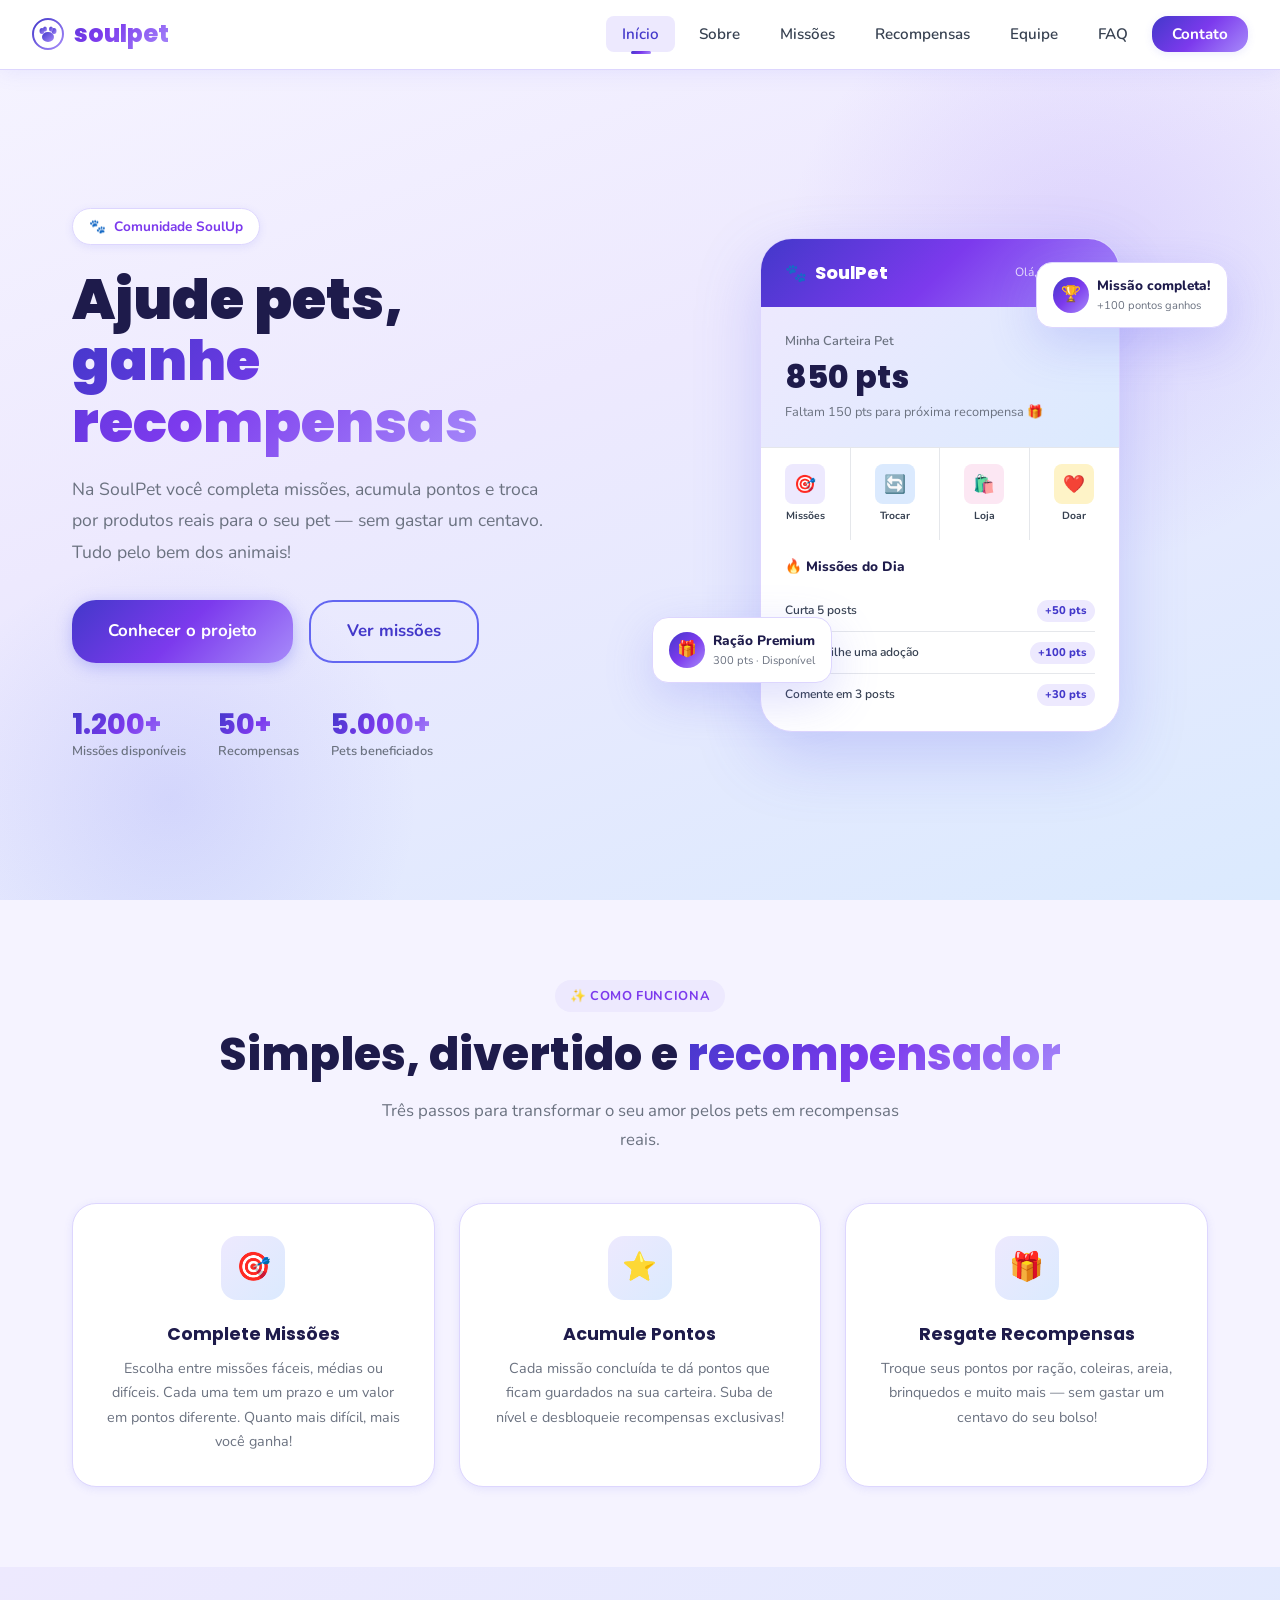
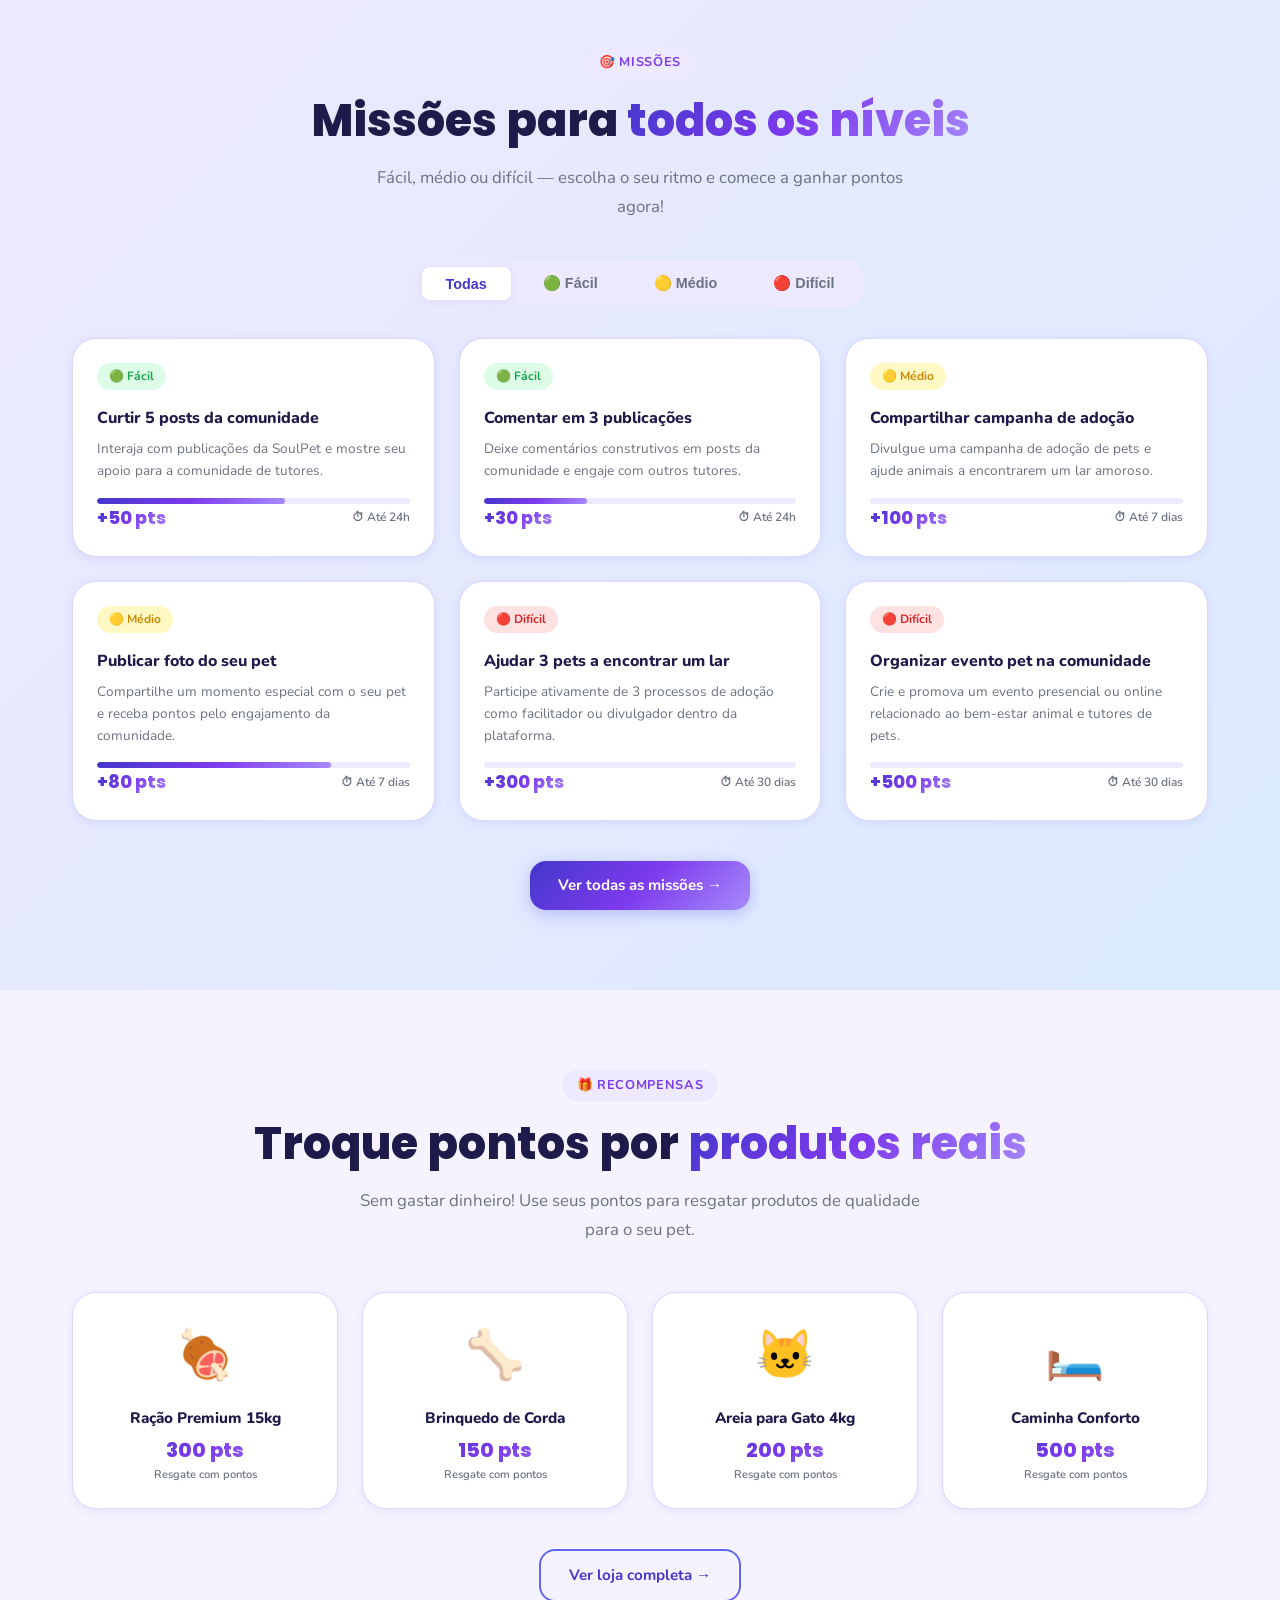
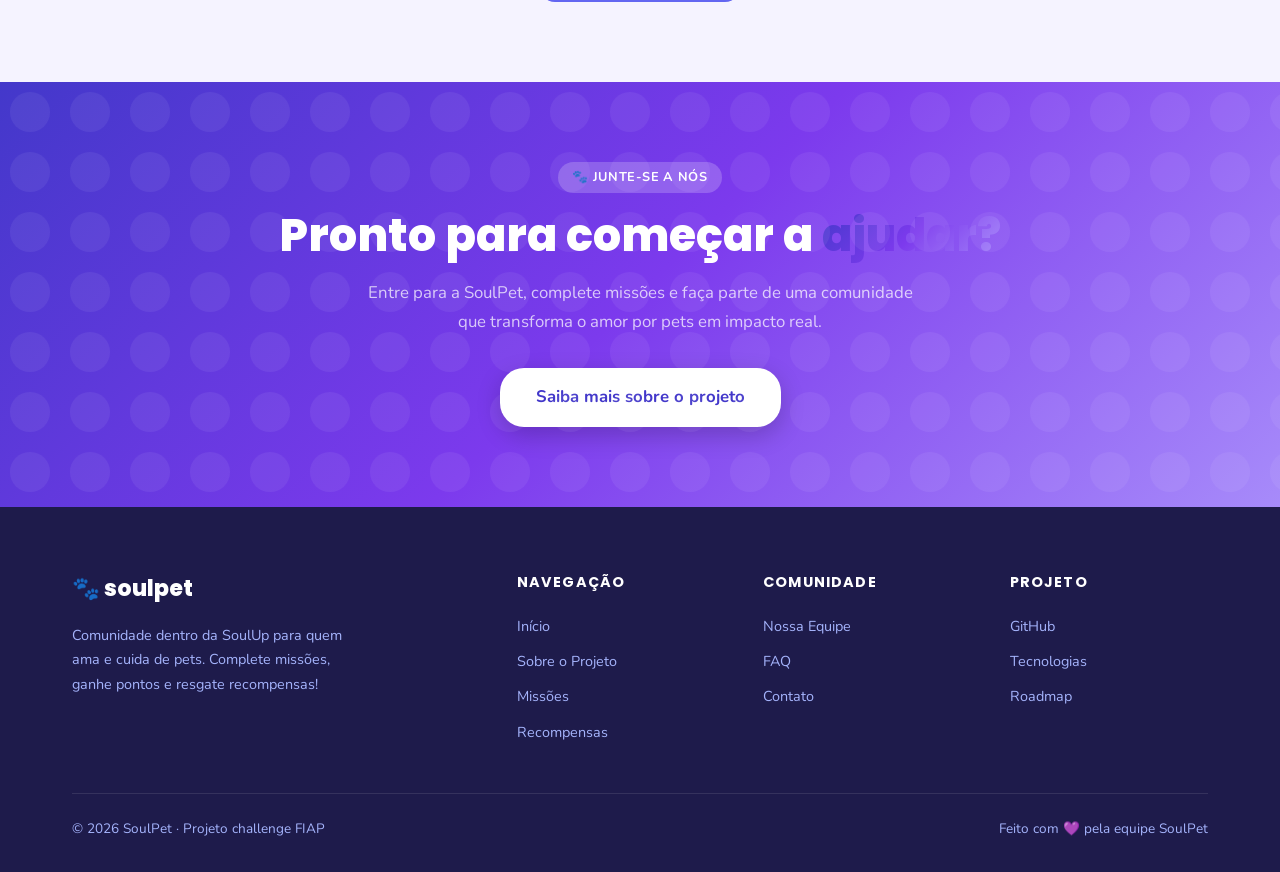
==== index.html @ a503a87f "Primeiro commit: Estrutura inicial do projeto" ====
<!DOCTYPE html>
<html lang="pt-BR">
<head>
  <meta charset="UTF-8" />
  <meta name="viewport" content="width=device-width, initial-scale=1.0" />
  <title>SoulPet – Comunidade para quem ama pets 🐾</title>
  <meta name="description" content="SoulPet é a comunidade dentro da SoulUp para tutores de pets. Complete missões, ganhe pontos e resgate recompensas para seu animal!" />
  <link rel="stylesheet" href="css/style.css" />
  <link rel="icon" href="data:image/svg+xml,<svg xmlns='http://www.w3.org/2000/svg' viewBox='0 0 100 100'><text y='.9em' font-size='90'>🐾</text></svg>" />
</head>
<body>


  <nav class="navbar" aria-label="Navegação principal">
    <a href="index.html" class="nav-logo" aria-label="SoulPet - Página Inicial">
      <svg width="32" height="32" viewBox="0 0 32 32" fill="none" xmlns="http://www.w3.org/2000/svg">
        <defs>
          <linearGradient id="pawGrad" x1="0%" y1="0%" x2="100%" y2="100%">
            <stop offset="0%" style="stop-color:#4338CA"/>
            <stop offset="100%" style="stop-color:#A78BFA"/>
          </linearGradient>
        </defs>
        <circle cx="16" cy="16" r="15" stroke="url(#pawGrad)" stroke-width="2" fill="none"/>
        <ellipse cx="16" cy="19" rx="6" ry="5" fill="url(#pawGrad)"/>
        <ellipse cx="10" cy="13" rx="2.5" ry="3" fill="url(#pawGrad)"/>
        <ellipse cx="22" cy="13" rx="2.5" ry="3" fill="url(#pawGrad)"/>
        <ellipse cx="13" cy="11" rx="2" ry="2.5" fill="url(#pawGrad)"/>
        <ellipse cx="19" cy="11" rx="2" ry="2.5" fill="url(#pawGrad)"/>
      </svg>
      soulpet
    </a>

    <ul class="nav-menu" role="menubar">
      <li role="none"><a href="index.html" class="nav-link" role="menuitem">Início</a></li>
      <li role="none"><a href="pages/sobre.html" class="nav-link" role="menuitem">Sobre</a></li>
      <li role="none"><a href="pages/missoes.html" class="nav-link" role="menuitem">Missões</a></li>
      <li role="none"><a href="pages/recompensas.html" class="nav-link" role="menuitem">Recompensas</a></li>
      <li role="none"><a href="pages/integrantes.html" class="nav-link" role="menuitem">Equipe</a></li>
      <li role="none"><a href="pages/faq.html" class="nav-link" role="menuitem">FAQ</a></li>
      <li role="none"><a href="pages/contato.html" class="nav-link nav-cta" role="menuitem">Contato</a></li>
    </ul>

    <button class="nav-toggle" aria-label="Abrir menu" aria-expanded="false">
      <span></span><span></span><span></span>
    </button>
  </nav>

  <main>

    <section class="hero" aria-labelledby="hero-title">
      <div class="container">
        <div class="hero-content">
          <div class="hero-eyebrow">
            <span>🐾</span> Comunidade SoulUp
          </div>
          <h1 class="hero-title" id="hero-title">
            Ajude pets,<br />
            <span class="gradient-text">ganhe recompensas</span>
          </h1>
          <p class="hero-desc">
            Na SoulPet você completa missões, acumula pontos e troca por produtos reais para o seu pet — sem gastar um centavo. Tudo pelo bem dos animais!
          </p>
          <div class="hero-actions">
            <a href="pages/sobre.html" class="btn btn-primary btn-lg">Conhecer o projeto</a>
            <a href="pages/missoes.html" class="btn btn-outline btn-lg">Ver missões</a>
          </div>

          <div class="hero-stats">
            <div class="hero-stat-item">
              <div class="hero-stat-number"><span data-target="1200" data-suffix="+">0</span></div>
              <div class="hero-stat-label">Missões disponíveis</div>
            </div>
            <div class="hero-stat-item">
              <div class="hero-stat-number"><span data-target="50" data-suffix="+">0</span></div>
              <div class="hero-stat-label">Recompensas</div>
            </div>
            <div class="hero-stat-item">
              <div class="hero-stat-number"><span data-target="5000" data-suffix="+">0</span></div>
              <div class="hero-stat-label">Pets beneficiados</div>
            </div>
          </div>
        </div>

        <div class="hero-visual" aria-hidden="true">
          <div class="hero-mockup">
            <div class="mockup-header">
              <div class="mockup-header-logo">
                <span>🐾</span> SoulPet
              </div>
              <span style="font-size:0.75rem; opacity:0.8">Olá, Tutora! 👋</span>
            </div>

            <div class="mockup-balance">
              <div class="mockup-balance-label">Minha Carteira Pet</div>
              <div class="mockup-balance-value">850 pts</div>
              <div class="mockup-balance-sub">Faltam 150 pts para próxima recompensa 🎁</div>
            </div>

            <div class="mockup-grid">
              <div class="mockup-grid-item">
                <div class="mockup-grid-icon" style="background:#EDE9FE">🎯</div>
                <div class="mockup-grid-label">Missões</div>
              </div>
              <div class="mockup-grid-item">
                <div class="mockup-grid-icon" style="background:#DBEAFE">🔄</div>
                <div class="mockup-grid-label">Trocar</div>
              </div>
              <div class="mockup-grid-item">
                <div class="mockup-grid-icon" style="background:#FCE7F3">🛍️</div>
                <div class="mockup-grid-label">Loja</div>
              </div>
              <div class="mockup-grid-item">
                <div class="mockup-grid-icon" style="background:#FEF3C7">❤️</div>
                <div class="mockup-grid-label">Doar</div>
              </div>
            </div>

            <div class="mockup-missions">
              <div class="mockup-missions-title">🔥 Missões do Dia</div>
              <div class="mockup-mission-item">
                <span class="mockup-mission-text">Curta 5 posts</span>
                <span class="mockup-mission-pts">+50 pts</span>
              </div>
              <div class="mockup-mission-item">
                <span class="mockup-mission-text">Compartilhe uma adoção</span>
                <span class="mockup-mission-pts">+100 pts</span>
              </div>
              <div class="mockup-mission-item">
                <span class="mockup-mission-text">Comente em 3 posts</span>
                <span class="mockup-mission-pts">+30 pts</span>
              </div>
            </div>
          </div>


          <div class="hero-floating-card card-1">
            <div class="floating-icon">🏆</div>
            <div>
              <div class="floating-text-main">Missão completa!</div>
              <div class="floating-text-sub">+100 pontos ganhos</div>
            </div>
          </div>

          <div class="hero-floating-card card-2">
            <div class="floating-icon">🎁</div>
            <div>
              <div class="floating-text-main">Ração Premium</div>
              <div class="floating-text-sub">300 pts · Disponível</div>
            </div>
          </div>
        </div>
      </div>
    </section>


    <section class="section" aria-labelledby="how-title">
      <div class="container">
        <div class="text-center">
          <span class="section-badge">✨ Como funciona</span>
          <h2 class="section-title" id="how-title">Simples, divertido e <span>recompensador</span></h2>
          <p class="section-subtitle">Três passos para transformar o seu amor pelos pets em recompensas reais.</p>
        </div>

        <div class="features-grid">
          <article class="feature-card card animate-in">
            <div class="feature-icon">🎯</div>
            <h3 class="feature-title">Complete Missões</h3>
            <p class="feature-desc">
              Escolha entre missões fáceis, médias ou difíceis. Cada uma tem um prazo e um valor em pontos diferente. Quanto mais difícil, mais você ganha!
            </p>
          </article>

          <article class="feature-card card animate-in" data-delay="150">
            <div class="feature-icon">⭐</div>
            <h3 class="feature-title">Acumule Pontos</h3>
            <p class="feature-desc">
              Cada missão concluída te dá pontos que ficam guardados na sua carteira. Suba de nível e desbloqueie recompensas exclusivas!
            </p>
          </article>

          <article class="feature-card card animate-in" data-delay="300">
            <div class="feature-icon">🎁</div>
            <h3 class="feature-title">Resgate Recompensas</h3>
            <p class="feature-desc">
              Troque seus pontos por ração, coleiras, areia, brinquedos e muito mais — sem gastar um centavo do seu bolso!
            </p>
          </article>
        </div>
      </div>
    </section>


    <section class="section" style="background: var(--gradient-soft);" aria-labelledby="missions-title">
      <div class="container">
        <div class="text-center">
          <span class="section-badge">🎯 Missões</span>
          <h2 class="section-title" id="missions-title">Missões para <span>todos os níveis</span></h2>
          <p class="section-subtitle">Fácil, médio ou difícil — escolha o seu ritmo e comece a ganhar pontos agora!</p>
        </div>

        <div class="missions-tabs" role="tablist" aria-label="Filtro de missões">
          <button class="missions-tab active" role="tab" aria-selected="true" data-level="all">Todas</button>
          <button class="missions-tab" role="tab" aria-selected="false" data-level="easy">🟢 Fácil</button>
          <button class="missions-tab" role="tab" aria-selected="false" data-level="medium">🟡 Médio</button>
          <button class="missions-tab" role="tab" aria-selected="false" data-level="hard">🔴 Difícil</button>
        </div>

        <div class="missions-grid" aria-live="polite">
          <article class="mission-card card animate-in" data-level="easy">
            <span class="mission-difficulty difficulty-easy">🟢 Fácil</span>
            <h3 class="mission-title">Curtir 5 posts da comunidade</h3>
            <p class="mission-desc">Interaja com publicações da SoulPet e mostre seu apoio para a comunidade de tutores.</p>
            <div class="mission-progress"><div class="mission-progress-bar" data-width="60"></div></div>
            <div class="mission-footer">
              <span class="mission-pts">+50 pts</span>
              <span class="mission-deadline">⏱ Até 24h</span>
            </div>
          </article>

          <article class="mission-card card animate-in" data-level="easy" data-delay="100">
            <span class="mission-difficulty difficulty-easy">🟢 Fácil</span>
            <h3 class="mission-title">Comentar em 3 publicações</h3>
            <p class="mission-desc">Deixe comentários construtivos em posts da comunidade e engaje com outros tutores.</p>
            <div class="mission-progress"><div class="mission-progress-bar" data-width="33"></div></div>
            <div class="mission-footer">
              <span class="mission-pts">+30 pts</span>
              <span class="mission-deadline">⏱ Até 24h</span>
            </div>
          </article>

          <article class="mission-card card animate-in" data-level="medium" data-delay="200">
            <span class="mission-difficulty difficulty-medium">🟡 Médio</span>
            <h3 class="mission-title">Compartilhar campanha de adoção</h3>
            <p class="mission-desc">Divulgue uma campanha de adoção de pets e ajude animais a encontrarem um lar amoroso.</p>
            <div class="mission-progress"><div class="mission-progress-bar" data-width="0"></div></div>
            <div class="mission-footer">
              <span class="mission-pts">+100 pts</span>
              <span class="mission-deadline">⏱ Até 7 dias</span>
            </div>
          </article>

          <article class="mission-card card animate-in" data-level="medium" data-delay="100">
            <span class="mission-difficulty difficulty-medium">🟡 Médio</span>
            <h3 class="mission-title">Publicar foto do seu pet</h3>
            <p class="mission-desc">Compartilhe um momento especial com o seu pet e receba pontos pelo engajamento da comunidade.</p>
            <div class="mission-progress"><div class="mission-progress-bar" data-width="75"></div></div>
            <div class="mission-footer">
              <span class="mission-pts">+80 pts</span>
              <span class="mission-deadline">⏱ Até 7 dias</span>
            </div>
          </article>

          <article class="mission-card card animate-in" data-level="hard" data-delay="200">
            <span class="mission-difficulty difficulty-hard">🔴 Difícil</span>
            <h3 class="mission-title">Ajudar 3 pets a encontrar um lar</h3>
            <p class="mission-desc">Participe ativamente de 3 processos de adoção como facilitador ou divulgador dentro da plataforma.</p>
            <div class="mission-progress"><div class="mission-progress-bar" data-width="0"></div></div>
            <div class="mission-footer">
              <span class="mission-pts">+300 pts</span>
              <span class="mission-deadline">⏱ Até 30 dias</span>
            </div>
          </article>

          <article class="mission-card card animate-in" data-level="hard" data-delay="300">
            <span class="mission-difficulty difficulty-hard">🔴 Difícil</span>
            <h3 class="mission-title">Organizar evento pet na comunidade</h3>
            <p class="mission-desc">Crie e promova um evento presencial ou online relacionado ao bem-estar animal e tutores de pets.</p>
            <div class="mission-progress"><div class="mission-progress-bar" data-width="0"></div></div>
            <div class="mission-footer">
              <span class="mission-pts">+500 pts</span>
              <span class="mission-deadline">⏱ Até 30 dias</span>
            </div>
          </article>
        </div>

        <div style="text-align:center; margin-top:2.5rem">
          <a href="pages/missoes.html" class="btn btn-primary">Ver todas as missões →</a>
        </div>
      </div>
    </section>


    <section class="section" aria-labelledby="rewards-title">
      <div class="container">
        <div class="text-center">
          <span class="section-badge">🎁 Recompensas</span>
          <h2 class="section-title" id="rewards-title">Troque pontos por <span>produtos reais</span></h2>
          <p class="section-subtitle">Sem gastar dinheiro! Use seus pontos para resgatar produtos de qualidade para o seu pet.</p>
        </div>

        <div class="rewards-grid">
          <article class="reward-card card animate-in">
            <span class="reward-emoji">🍖</span>
            <div class="reward-name">Ração Premium 15kg</div>
            <div class="reward-pts">300 pts</div>
            <div class="reward-pts-label">Resgate com pontos</div>
          </article>

          <article class="reward-card card animate-in" data-delay="100">
            <span class="reward-emoji">🦴</span>
            <div class="reward-name">Brinquedo de Corda</div>
            <div class="reward-pts">150 pts</div>
            <div class="reward-pts-label">Resgate com pontos</div>
          </article>

          <article class="reward-card card animate-in" data-delay="200">
            <span class="reward-emoji">🐱</span>
            <div class="reward-name">Areia para Gato 4kg</div>
            <div class="reward-pts">200 pts</div>
            <div class="reward-pts-label">Resgate com pontos</div>
          </article>

          <article class="reward-card card animate-in" data-delay="300">
            <span class="reward-emoji">🛏️</span>
            <div class="reward-name">Caminha Conforto</div>
            <div class="reward-pts">500 pts</div>
            <div class="reward-pts-label">Resgate com pontos</div>
          </article>
        </div>

        <div style="text-align:center; margin-top:2.5rem">
          <a href="pages/recompensas.html" class="btn btn-outline">Ver loja completa →</a>
        </div>
      </div>
    </section>


    <section class="cta-section" aria-labelledby="cta-title">
      <div class="container">
        <span class="section-badge" style="background:rgba(255,255,255,0.2); color:white">🐾 Junte-se a nós</span>
        <h2 class="section-title" id="cta-title">Pronto para começar a <span style="color:var(--lilac)">ajudar?</span></h2>
        <p class="section-subtitle" style="color: rgba(255,255,255,0.85)">
          Entre para a SoulPet, complete missões e faça parte de uma comunidade que transforma o amor por pets em impacto real.
        </p>
        <a href="pages/sobre.html" class="btn btn-lg" style="background:white; color:var(--primary); box-shadow: 0 8px 24px rgba(0,0,0,0.2)">
          Saiba mais sobre o projeto
        </a>
      </div>
    </section>
  </main>


  <footer>
    <div class="container">
      <div class="footer-grid">
        <div class="footer-brand">
          <div class="footer-logo">🐾 soulpet</div>
          <p class="footer-tagline">Comunidade dentro da SoulUp para quem ama e cuida de pets. Complete missões, ganhe pontos e resgate recompensas!</p>
        </div>

        <div>
          <h3 class="footer-heading">Navegação</h3>
          <ul class="footer-links">
            <li><a href="index.html">Início</a></li>
            <li><a href="pages/sobre.html">Sobre o Projeto</a></li>
            <li><a href="pages/missoes.html">Missões</a></li>
            <li><a href="pages/recompensas.html">Recompensas</a></li>
          </ul>
        </div>

        <div>
          <h3 class="footer-heading">Comunidade</h3>
          <ul class="footer-links">
            <li><a href="pages/integrantes.html">Nossa Equipe</a></li>
            <li><a href="pages/faq.html">FAQ</a></li>
            <li><a href="pages/contato.html">Contato</a></li>
          </ul>
        </div>

        <div>
          <h3 class="footer-heading">Projeto</h3>
          <ul class="footer-links">
            <li><a href="#">GitHub</a></li>
            <li><a href="pages/sobre.html">Tecnologias</a></li>
            <li><a href="pages/sobre.html">Roadmap</a></li>
          </ul>
        </div>
      </div>

      <div class="footer-bottom">
        <p>© 2026 SoulPet · Projeto challenge FIAP</p>
        <p>Feito com 💜 pela equipe SoulPet</p>
      </div>
    </div>
  </footer>

  <script src="js/script.js"></script>
</body>
</html>
---- css/style.css ----
@import url('https://fonts.googleapis.com/css2?family=Nunito:wght@400;500;600;700;800;900&family=Poppins:wght@400;500;600;700;800&display=swap');


:root {
  --primary: #4338CA;
  --primary-light: #6366F1;
  --secondary: #7C3AED;
  --accent: #A78BFA;
  --lilac: #C4B5FD;
  --lilac-light: #EDE9FE;
  --blue: #3B82F6;
  --blue-light: #93C5FD;
  --gradient: linear-gradient(135deg, #4338CA 0%, #7C3AED 50%, #A78BFA 100%);
  --gradient-soft: linear-gradient(135deg, #EDE9FE 0%, #DBEAFE 100%);
  --white: #FFFFFF;
  --bg: #F5F3FF;
  --bg-card: #FFFFFF;
  --text-dark: #1E1B4B;
  --text-body: #374151;
  --text-muted: #6B7280;
  --border: #E5E7EB;
  --border-soft: #DDD6FE;
  --shadow-sm: 0 2px 8px rgba(99, 102, 241, 0.12);
  --shadow-md: 0 8px 24px rgba(99, 102, 241, 0.18);
  --shadow-lg: 0 16px 48px rgba(99, 102, 241, 0.22);
  --radius-sm: 8px;
  --radius-md: 16px;
  --radius-lg: 24px;
  --radius-xl: 32px;
  --font-display: 'Poppins', sans-serif;
  --font-body: 'Nunito', sans-serif;
}


*, *::before, *::after {
  box-sizing: border-box;
  margin: 0;
  padding: 0;
}

html {
  scroll-behavior: smooth;
}

body {
  font-family: var(--font-body);
  background-color: var(--bg);
  color: var(--text-body);
  line-height: 1.6;
  min-height: 100vh;
}

img {
  max-width: 100%;
  height: auto;
  display: block;
}

a {
  text-decoration: none;
  color: inherit;
}

ul {
  list-style: none;
}


.navbar {
  position: fixed;
  top: 0;
  left: 0;
  right: 0;
  z-index: 1000;
  background: rgba(255, 255, 255, 0.95);
  backdrop-filter: blur(16px);
  -webkit-backdrop-filter: blur(16px);
  border-bottom: 1px solid var(--border-soft);
  padding: 0 2rem;
  height: 70px;
  display: flex;
  align-items: center;
  justify-content: space-between;
  box-shadow: 0 2px 20px rgba(99, 102, 241, 0.1);
  transition: all 0.3s ease;
}

.navbar.scrolled {
  box-shadow: 0 4px 30px rgba(99, 102, 241, 0.2);
}

.nav-logo {
  display: flex;
  align-items: center;
  gap: 10px;
  font-family: var(--font-display);
  font-weight: 800;
  font-size: 1.5rem;
  background: var(--gradient);
  -webkit-background-clip: text;
  -webkit-text-fill-color: transparent;
  background-clip: text;
}

.nav-logo svg {
  flex-shrink: 0;
}

.nav-menu {
  display: flex;
  align-items: center;
  gap: 0.5rem;
}

.nav-link {
  font-family: var(--font-body);
  font-weight: 600;
  font-size: 0.95rem;
  color: var(--text-body);
  padding: 0.5rem 1rem;
  border-radius: var(--radius-sm);
  transition: all 0.2s ease;
  position: relative;
}

.nav-link:hover,
.nav-link.active {
  color: var(--primary);
  background: var(--lilac-light);
}

.nav-link.active::after {
  content: '';
  position: absolute;
  bottom: -2px;
  left: 50%;
  transform: translateX(-50%);
  width: 20px;
  height: 3px;
  background: var(--gradient);
  border-radius: 2px;
}

.nav-cta {
  background: var(--gradient);
  color: white !important;
  padding: 0.5rem 1.25rem;
  border-radius: var(--radius-md);
  font-weight: 700;
  box-shadow: var(--shadow-sm);
  transition: all 0.3s ease;
}

.nav-cta:hover {
  transform: translateY(-1px);
  box-shadow: var(--shadow-md);
  background: var(--lilac-light) !important;
  color: var(--primary) !important;
}


.nav-toggle {
  display: none;
  flex-direction: column;
  gap: 5px;
  cursor: pointer;
  padding: 8px;
  border-radius: var(--radius-sm);
  transition: background 0.2s ease;
  border: none;
  background: none;
}

.nav-toggle:hover {
  background: var(--lilac-light);
}

.nav-toggle span {
  display: block;
  width: 24px;
  height: 2.5px;
  background: var(--text-dark);
  border-radius: 2px;
  transition: all 0.3s ease;
}

.nav-toggle.active span:nth-child(1) {
  transform: translateY(7.5px) rotate(45deg);
}

.nav-toggle.active span:nth-child(2) {
  opacity: 0;
  transform: scaleX(0);
}

.nav-toggle.active span:nth-child(3) {
  transform: translateY(-7.5px) rotate(-45deg);
}


main {
  padding-top: 70px;
}

.container {
  max-width: 1200px;
  margin: 0 auto;
  padding: 0 2rem;
}

.section {
  padding: 5rem 0;
}

.section-sm {
  padding: 3rem 0;
}


.section-badge {
  display: inline-flex;
  align-items: center;
  gap: 6px;
  background: var(--lilac-light);
  color: var(--secondary);
  font-weight: 700;
  font-size: 0.8rem;
  padding: 0.35rem 0.9rem;
  border-radius: 50px;
  letter-spacing: 0.05em;
  text-transform: uppercase;
  margin-bottom: 1rem;
}

.section-title {
  font-family: var(--font-display);
  font-weight: 800;
  font-size: clamp(1.8rem, 4vw, 2.8rem);
  color: var(--text-dark);
  line-height: 1.2;
  margin-bottom: 1rem;
}

.section-title span {
  background: var(--gradient);
  -webkit-background-clip: text;
  -webkit-text-fill-color: transparent;
  background-clip: text;
}

.section-subtitle {
  font-size: 1.05rem;
  color: var(--text-muted);
  max-width: 560px;
  line-height: 1.7;
}

.text-center {
  text-align: center;
}

.text-center .section-subtitle {
  margin: 0 auto;
}


.btn {
  display: inline-flex;
  align-items: center;
  gap: 8px;
  font-family: var(--font-body);
  font-weight: 700;
  font-size: 0.95rem;
  padding: 0.75rem 1.75rem;
  border-radius: var(--radius-md);
  border: none;
  cursor: pointer;
  transition: all 0.3s ease;
  text-decoration: none;
}

.btn-primary {
  background: var(--gradient);
  color: white;
  box-shadow: 0 4px 16px rgba(99, 102, 241, 0.35);
}

.btn-primary:hover {
  transform: translateY(-2px);
  box-shadow: 0 8px 24px rgba(99, 102, 241, 0.45);
}

.btn-outline {
  background: transparent;
  color: var(--primary);
  border: 2px solid var(--primary-light);
}

.btn-outline:hover {
  background: var(--lilac-light);
  border-color: var(--primary);
  transform: translateY(-2px);
}

.btn-ghost {
  background: var(--lilac-light);
  color: var(--secondary);
}

.btn-ghost:hover {
  background: var(--lilac);
  color: white;
  transform: translateY(-1px);
}

.btn-lg {
  padding: 1rem 2.25rem;
  font-size: 1.05rem;
  border-radius: var(--radius-lg);
}

.btn-sm {
  padding: 0.5rem 1.1rem;
  font-size: 0.85rem;
  border-radius: var(--radius-sm);
}


.card {
  background: var(--bg-card);
  border-radius: var(--radius-lg);
  box-shadow: var(--shadow-sm);
  border: 1px solid var(--border-soft);
  transition: all 0.3s ease;
  overflow: hidden;
}

.card:hover {
  transform: translateY(-4px);
  box-shadow: var(--shadow-md);
}


.hero {
  min-height: calc(100vh - 70px);
  display: flex;
  align-items: center;
  position: relative;
  overflow: hidden;
  background: linear-gradient(160deg, #F5F3FF 0%, #EDE9FE 40%, #DBEAFE 100%);
}

.hero::before {
  content: '';
  position: absolute;
  top: -100px;
  right: -100px;
  width: 600px;
  height: 600px;
  background: radial-gradient(circle, rgba(167, 139, 250, 0.25) 0%, transparent 70%);
  pointer-events: none;
}

.hero::after {
  content: '';
  position: absolute;
  bottom: -150px;
  left: -80px;
  width: 500px;
  height: 500px;
  background: radial-gradient(circle, rgba(99, 102, 241, 0.15) 0%, transparent 70%);
  pointer-events: none;
}

.hero .container {
  display: grid;
  grid-template-columns: 1fr 1fr;
  gap: 4rem;
  align-items: center;
  position: relative;
  z-index: 1;
  padding-top: 3rem;
  padding-bottom: 3rem;
}

.hero-content {}

.hero-eyebrow {
  display: inline-flex;
  align-items: center;
  gap: 8px;
  background: white;
  border: 1px solid var(--border-soft);
  border-radius: 50px;
  padding: 0.4rem 1rem;
  font-size: 0.85rem;
  font-weight: 700;
  color: var(--secondary);
  margin-bottom: 1.5rem;
  box-shadow: var(--shadow-sm);
  animation: fadeSlideDown 0.6s ease both;
}

.hero-title {
  font-family: var(--font-display);
  font-weight: 900;
  font-size: clamp(2.2rem, 5vw, 3.5rem);
  color: var(--text-dark);
  line-height: 1.1;
  margin-bottom: 1.25rem;
  animation: fadeSlideDown 0.7s ease both;
}

.hero-title .gradient-text {
  background: var(--gradient);
  -webkit-background-clip: text;
  -webkit-text-fill-color: transparent;
  background-clip: text;
}

.hero-desc {
  font-size: 1.1rem;
  color: var(--text-muted);
  line-height: 1.8;
  margin-bottom: 2rem;
  max-width: 480px;
  animation: fadeSlideDown 0.8s ease both;
}

.hero-actions {
  display: flex;
  gap: 1rem;
  flex-wrap: wrap;
  animation: fadeSlideDown 0.9s ease both;
}

.hero-stats {
  display: flex;
  gap: 2rem;
  margin-top: 3rem;
  animation: fadeSlideDown 1s ease both;
}

.hero-stat-item {}

.hero-stat-number {
  font-family: var(--font-display);
  font-weight: 800;
  font-size: 1.75rem;
  background: var(--gradient);
  -webkit-background-clip: text;
  -webkit-text-fill-color: transparent;
  background-clip: text;
  line-height: 1;
}

.hero-stat-label {
  font-size: 0.8rem;
  color: var(--text-muted);
  font-weight: 600;
  margin-top: 2px;
}

.hero-visual {
  position: relative;
  animation: fadeSlideUp 0.9s ease both;
}

.hero-mockup {
  background: white;
  border-radius: var(--radius-xl);
  box-shadow: 0 24px 64px rgba(99, 102, 241, 0.25);
  border: 1px solid var(--border-soft);
  overflow: hidden;
  max-width: 360px;
  margin: 0 auto;
}

.mockup-header {
  background: var(--gradient);
  padding: 1.25rem 1.5rem;
  color: white;
  display: flex;
  align-items: center;
  justify-content: space-between;
}

.mockup-header-logo {
  font-family: var(--font-display);
  font-weight: 800;
  font-size: 1.1rem;
  display: flex;
  align-items: center;
  gap: 8px;
}

.mockup-balance {
  padding: 1.5rem;
  background: var(--gradient-soft);
}

.mockup-balance-label {
  font-size: 0.8rem;
  color: var(--text-muted);
  font-weight: 600;
}

.mockup-balance-value {
  font-family: var(--font-display);
  font-weight: 800;
  font-size: 2rem;
  color: var(--text-dark);
}

.mockup-balance-sub {
  font-size: 0.8rem;
  color: var(--text-muted);
}

.mockup-grid {
  display: grid;
  grid-template-columns: repeat(4, 1fr);
  gap: 0;
  border-top: 1px solid var(--border);
}

.mockup-grid-item {
  padding: 1rem 0.5rem;
  text-align: center;
  border-right: 1px solid var(--border);
}

.mockup-grid-item:last-child {
  border-right: none;
}

.mockup-grid-icon {
  width: 40px;
  height: 40px;
  border-radius: var(--radius-sm);
  display: flex;
  align-items: center;
  justify-content: center;
  margin: 0 auto 4px;
  font-size: 1.1rem;
}

.mockup-grid-label {
  font-size: 0.65rem;
  font-weight: 700;
  color: var(--text-body);
}

.mockup-missions {
  padding: 1rem 1.5rem;
}

.mockup-missions-title {
  font-weight: 800;
  font-size: 0.85rem;
  color: var(--text-dark);
  margin-bottom: 0.75rem;
}

.mockup-mission-item {
  display: flex;
  align-items: center;
  justify-content: space-between;
  padding: 0.6rem 0;
  border-bottom: 1px solid var(--border);
}

.mockup-mission-item:last-child {
  border-bottom: none;
}

.mockup-mission-text {
  font-size: 0.75rem;
  font-weight: 600;
  color: var(--text-body);
}

.mockup-mission-pts {
  font-size: 0.7rem;
  font-weight: 800;
  color: var(--primary);
  background: var(--lilac-light);
  padding: 2px 8px;
  border-radius: 50px;
}

.hero-floating-card {
  position: absolute;
  background: white;
  border-radius: var(--radius-md);
  box-shadow: var(--shadow-lg);
  border: 1px solid var(--border-soft);
  padding: 0.75rem 1rem;
  display: flex;
  align-items: center;
  gap: 8px;
  animation: float 3s ease-in-out infinite;
}

.hero-floating-card.card-1 {
  top: 5%;
  right: -20px;
  animation-delay: 0s;
}

.hero-floating-card.card-2 {
  bottom: 10%;
  left: -20px;
  animation-delay: 1.5s;
}

.floating-icon {
  width: 36px;
  height: 36px;
  border-radius: 50%;
  background: var(--gradient);
  display: flex;
  align-items: center;
  justify-content: center;
  font-size: 1rem;
  flex-shrink: 0;
}

.floating-text-main {
  font-weight: 800;
  font-size: 0.85rem;
  color: var(--text-dark);
}

.floating-text-sub {
  font-size: 0.7rem;
  color: var(--text-muted);
}


.features-grid {
  display: grid;
  grid-template-columns: repeat(3, 1fr);
  gap: 1.5rem;
  margin-top: 3rem;
}

.feature-card {
  padding: 2rem;
  text-align: center;
}

.feature-icon {
  width: 64px;
  height: 64px;
  background: var(--gradient-soft);
  border-radius: var(--radius-md);
  display: flex;
  align-items: center;
  justify-content: center;
  font-size: 1.75rem;
  margin: 0 auto 1.25rem;
  transition: all 0.3s ease;
}

.feature-card:hover .feature-icon {
  background: var(--gradient);
  transform: scale(1.1) rotate(5deg);
}

.feature-title {
  font-family: var(--font-display);
  font-weight: 700;
  font-size: 1.1rem;
  color: var(--text-dark);
  margin-bottom: 0.5rem;
}

.feature-desc {
  font-size: 0.9rem;
  color: var(--text-muted);
  line-height: 1.7;
}


.missions-tabs {
  display: flex;
  gap: 0.5rem;
  background: var(--lilac-light);
  padding: 6px;
  border-radius: var(--radius-md);
  width: fit-content;
  margin: 2.5rem auto 2rem;
}

.missions-tab {
  padding: 0.5rem 1.5rem;
  border-radius: var(--radius-sm);
  font-weight: 700;
  font-size: 0.9rem;
  cursor: pointer;
  transition: all 0.2s ease;
  color: var(--text-muted);
  border: none;
  background: none;
}

.missions-tab.active {
  background: white;
  color: var(--primary);
  box-shadow: var(--shadow-sm);
}

.missions-grid {
  display: grid;
  grid-template-columns: repeat(3, 1fr);
  gap: 1.5rem;
}

.mission-card {
  padding: 1.5rem;
  position: relative;
}

.mission-difficulty {
  display: inline-flex;
  align-items: center;
  gap: 4px;
  padding: 0.25rem 0.75rem;
  border-radius: 50px;
  font-size: 0.75rem;
  font-weight: 700;
  margin-bottom: 1rem;
}

.difficulty-easy {
  background: #DCFCE7;
  color: #16A34A;
}

.difficulty-medium {
  background: #FEF9C3;
  color: #CA8A04;
}

.difficulty-hard {
  background: #FEE2E2;
  color: #DC2626;
}

.mission-title {
  font-weight: 800;
  font-size: 1rem;
  color: var(--text-dark);
  margin-bottom: 0.4rem;
}

.mission-desc {
  font-size: 0.85rem;
  color: var(--text-muted);
  margin-bottom: 1rem;
  line-height: 1.6;
}

.mission-footer {
  display: flex;
  align-items: center;
  justify-content: space-between;
}

.mission-pts {
  font-family: var(--font-display);
  font-weight: 800;
  font-size: 1.1rem;
  background: var(--gradient);
  -webkit-background-clip: text;
  -webkit-text-fill-color: transparent;
  background-clip: text;
}

.mission-deadline {
  font-size: 0.75rem;
  color: var(--text-muted);
  font-weight: 600;
}

.mission-progress {
  height: 6px;
  background: var(--lilac-light);
  border-radius: 3px;
  overflow: hidden;
  margin-top: 0.75rem;
}

.mission-progress-bar {
  height: 100%;
  background: var(--gradient);
  border-radius: 3px;
  transition: width 0.8s ease;
}


.rewards-grid {
  display: grid;
  grid-template-columns: repeat(4, 1fr);
  gap: 1.5rem;
  margin-top: 3rem;
}

.reward-card {
  padding: 1.5rem;
  text-align: center;
}

.reward-emoji {
  font-size: 3rem;
  margin-bottom: 0.75rem;
  display: block;
}

.reward-name {
  font-weight: 800;
  font-size: 0.95rem;
  color: var(--text-dark);
  margin-bottom: 0.25rem;
}

.reward-pts {
  font-family: var(--font-display);
  font-weight: 800;
  font-size: 1.25rem;
  background: var(--gradient);
  -webkit-background-clip: text;
  -webkit-text-fill-color: transparent;
  background-clip: text;
}

.reward-pts-label {
  font-size: 0.7rem;
  color: var(--text-muted);
  font-weight: 600;
}


.cta-section {
  background: var(--gradient);
  padding: 5rem 0;
  text-align: center;
  position: relative;
  overflow: hidden;
}

.cta-section::before {
  content: '';
  position: absolute;
  inset: 0;
  background: url("data:image/svg+xml,%3Csvg width='60' height='60' viewBox='0 0 60 60' xmlns='http://www.w3.org/2000/svg'%3E%3Cg fill='none' fill-rule='evenodd'%3E%3Cg fill='%23ffffff' fill-opacity='0.06'%3E%3Ccircle cx='30' cy='30' r='20'/%3E%3C/g%3E%3C/g%3E%3C/svg%3E");
  pointer-events: none;
}

.cta-section .section-title,
.cta-section .section-subtitle {
  color: white;
}

.cta-section .section-subtitle {
  opacity: 0.85;
  margin: 0 auto 2rem;
}


footer {
  background: var(--text-dark);
  color: #A5B4FC;
  padding: 4rem 0 2rem;
}

.footer-grid {
  display: grid;
  grid-template-columns: 2fr 1fr 1fr 1fr;
  gap: 3rem;
  margin-bottom: 3rem;
}

.footer-brand {}

.footer-logo {
  display: flex;
  align-items: center;
  gap: 8px;
  font-family: var(--font-display);
  font-weight: 800;
  font-size: 1.4rem;
  color: white;
  margin-bottom: 1rem;
}

.footer-tagline {
  font-size: 0.9rem;
  line-height: 1.7;
  color: #A5B4FC;
  margin-bottom: 1.5rem;
  max-width: 280px;
}

.footer-social {
  display: flex;
  gap: 0.75rem;
}

.footer-social a {
  width: 38px;
  height: 38px;
  background: rgba(167, 139, 250, 0.15);
  border-radius: var(--radius-sm);
  display: flex;
  align-items: center;
  justify-content: center;
  transition: all 0.2s ease;
  font-size: 1rem;
}

.footer-social a:hover {
  background: var(--accent);
  transform: translateY(-2px);
}

.footer-heading {
  font-family: var(--font-display);
  font-weight: 700;
  font-size: 0.9rem;
  color: white;
  margin-bottom: 1.25rem;
  text-transform: uppercase;
  letter-spacing: 0.08em;
}

.footer-links {
  display: flex;
  flex-direction: column;
  gap: 0.6rem;
}

.footer-links a {
  font-size: 0.9rem;
  color: #A5B4FC;
  transition: color 0.2s ease;
}

.footer-links a:hover {
  color: white;
}

.footer-bottom {
  border-top: 1px solid rgba(255,255,255,0.1);
  padding-top: 1.5rem;
  display: flex;
  align-items: center;
  justify-content: space-between;
  font-size: 0.85rem;
}


.page-header {
  background: linear-gradient(160deg, #F5F3FF 0%, #EDE9FE 60%, #DBEAFE 100%);
  padding: 4rem 0 3rem;
  position: relative;
  overflow: hidden;
}

.page-header::before {
  content: '';
  position: absolute;
  top: -80px;
  right: 0;
  width: 400px;
  height: 400px;
  background: radial-gradient(circle, rgba(167, 139, 250, 0.2) 0%, transparent 70%);
}

.page-header-content {
  position: relative;
  z-index: 1;
}

.page-title {
  font-family: var(--font-display);
  font-weight: 900;
  font-size: clamp(2rem, 4vw, 3rem);
  color: var(--text-dark);
  margin-bottom: 0.75rem;
}

.page-title span {
  background: var(--gradient);
  -webkit-background-clip: text;
  -webkit-text-fill-color: transparent;
  background-clip: text;
}

.page-desc {
  font-size: 1.05rem;
  color: var(--text-muted);
  max-width: 560px;
  line-height: 1.7;
}


.team-grid {
  display: grid;
  grid-template-columns: repeat(3, 1fr);
  gap: 2rem;
  margin-top: 3rem;
}

.team-card {
  text-align: center;
  padding: 2.5rem 1.5rem;
}

.team-avatar {
  width: 100px;
  height: 100px;
  border-radius: 50%;
  background: var(--gradient-soft);
  border: 3px solid var(--lilac);
  margin: 0 auto 1.25rem;
  overflow: hidden;
  position: relative;
  box-shadow: 0 4px 16px rgba(99, 102, 241, 0.2);
}

.team-avatar img {
  width: 100%;
  height: 100%;
  object-fit: cover;
}

.team-avatar-placeholder {
  width: 100%;
  height: 100%;
  display: flex;
  align-items: center;
  justify-content: center;
  font-size: 2.5rem;
  background: var(--gradient);
}

.team-name {
  font-family: var(--font-display);
  font-weight: 800;
  font-size: 1.1rem;
  color: var(--text-dark);
  margin-bottom: 0.25rem;
}

.team-rm {
  font-size: 0.8rem;
  font-weight: 700;
  color: var(--text-muted);
  background: var(--lilac-light);
  padding: 0.2rem 0.75rem;
  border-radius: 50px;
  display: inline-block;
  margin-bottom: 0.75rem;
}

.team-role {
  font-size: 0.85rem;
  color: var(--secondary);
  font-weight: 700;
  margin-bottom: 1rem;
}

.team-links {
  display: flex;
  gap: 0.75rem;
  justify-content: center;
}

.team-link {
  display: flex;
  align-items: center;
  gap: 6px;
  padding: 0.4rem 1rem;
  border-radius: var(--radius-sm);
  font-size: 0.8rem;
  font-weight: 700;
  transition: all 0.2s ease;
}

.team-link-github {
  background: #1B1F23;
  color: white;
}

.team-link-linkedin {
  background: #0077B5;
  color: white;
}

.team-link:hover {
  transform: translateY(-2px);
  box-shadow: var(--shadow-sm);
}


.faq-list {
  max-width: 760px;
  margin: 3rem auto 0;
}

.faq-item {
  background: white;
  border-radius: var(--radius-md);
  border: 1px solid var(--border-soft);
  margin-bottom: 1rem;
  overflow: hidden;
  transition: all 0.3s ease;
}

.faq-item.open {
  box-shadow: var(--shadow-md);
  border-color: var(--lilac);
}

.faq-question {
  display: flex;
  align-items: center;
  justify-content: space-between;
  padding: 1.25rem 1.5rem;
  cursor: pointer;
  gap: 1rem;
  user-select: none;
}

.faq-question:hover {
  background: var(--lilac-light);
}

.faq-q-text {
  font-weight: 700;
  color: var(--text-dark);
  font-size: 0.95rem;
}

.faq-icon {
  width: 28px;
  height: 28px;
  background: var(--gradient-soft);
  border-radius: 50%;
  display: flex;
  align-items: center;
  justify-content: center;
  flex-shrink: 0;
  transition: all 0.3s ease;
  color: var(--primary);
  font-weight: 800;
  font-size: 1.2rem;
}

.faq-item.open .faq-icon {
  background: var(--gradient);
  color: white;
  transform: rotate(45deg);
}

.faq-answer {
  max-height: 0;
  overflow: hidden;
  transition: max-height 0.4s ease;
}

.faq-answer-inner {
  padding: 0 1.5rem 1.25rem;
  font-size: 0.9rem;
  color: var(--text-muted);
  line-height: 1.8;
  border-top: 1px solid var(--border);
  padding-top: 1rem;
}


.contact-grid {
  display: grid;
  grid-template-columns: 1fr 1.5fr;
  gap: 4rem;
  align-items: start;
}

.contact-info {}

.contact-info-title {
  font-family: var(--font-display);
  font-weight: 800;
  font-size: 1.5rem;
  color: var(--text-dark);
  margin-bottom: 1rem;
}

.contact-info-desc {
  color: var(--text-muted);
  line-height: 1.8;
  margin-bottom: 2rem;
}

.contact-detail {
  display: flex;
  align-items: center;
  gap: 12px;
  margin-bottom: 1rem;
}

.contact-detail-icon {
  width: 44px;
  height: 44px;
  background: var(--gradient-soft);
  border-radius: var(--radius-sm);
  display: flex;
  align-items: center;
  justify-content: center;
  font-size: 1.2rem;
  flex-shrink: 0;
}

.contact-detail-text {
  font-weight: 600;
  color: var(--text-body);
  font-size: 0.9rem;
}

.contact-form {
  background: white;
  border-radius: var(--radius-xl);
  padding: 2.5rem;
  box-shadow: var(--shadow-md);
  border: 1px solid var(--border-soft);
}

.form-row {
  display: grid;
  grid-template-columns: 1fr 1fr;
  gap: 1rem;
}

.form-group {
  margin-bottom: 1.25rem;
}

.form-label {
  display: block;
  font-weight: 700;
  font-size: 0.85rem;
  color: var(--text-dark);
  margin-bottom: 0.4rem;
}

.form-label span {
  color: #EF4444;
}

.form-input,
.form-textarea,
.form-select {
  width: 100%;
  padding: 0.75rem 1rem;
  border: 2px solid var(--border);
  border-radius: var(--radius-md);
  font-family: var(--font-body);
  font-size: 0.95rem;
  color: var(--text-body);
  background: var(--bg);
  transition: all 0.2s ease;
  outline: none;
  resize: none;
  appearance: none;
}

.form-input:focus,
.form-textarea:focus,
.form-select:focus {
  border-color: var(--primary-light);
  background: white;
  box-shadow: 0 0 0 3px rgba(99, 102, 241, 0.12);
}

.form-input.error,
.form-textarea.error {
  border-color: #EF4444;
  box-shadow: 0 0 0 3px rgba(239, 68, 68, 0.1);
}

.form-error-msg {
  font-size: 0.78rem;
  color: #EF4444;
  margin-top: 0.25rem;
  font-weight: 600;
  display: none;
}

.form-error-msg.show {
  display: block;
}

.form-textarea {
  min-height: 130px;
}

.form-submit {
  width: 100%;
  background: var(--gradient);
  color: white;
  font-family: var(--font-body);
  font-weight: 800;
  font-size: 1rem;
  padding: 0.9rem;
  border: none;
  border-radius: var(--radius-md);
  cursor: pointer;
  transition: all 0.3s ease;
  box-shadow: 0 4px 16px rgba(99, 102, 241, 0.35);
  display: flex;
  align-items: center;
  justify-content: center;
  gap: 8px;
}

.form-submit:hover {
  transform: translateY(-2px);
  box-shadow: 0 8px 24px rgba(99, 102, 241, 0.45);
}

.form-submit:disabled {
  opacity: 0.7;
  cursor: not-allowed;
  transform: none;
}

.form-success {
  display: none;
  background: #F0FDF4;
  border: 1px solid #BBF7D0;
  border-radius: var(--radius-md);
  padding: 1.5rem;
  text-align: center;
  color: #16A34A;
  font-weight: 700;
  font-size: 1rem;
}

.form-success.show {
  display: block;
}


.about-grid {
  display: grid;
  grid-template-columns: 1fr 1fr;
  gap: 4rem;
  align-items: center;
}

.about-visual {
  position: relative;
}

.about-card-main {
  background: var(--gradient);
  border-radius: var(--radius-xl);
  padding: 3rem 2.5rem;
  color: white;
  position: relative;
  overflow: hidden;
}

.about-card-main::before {
  content: '';
  position: absolute;
  top: -60px;
  right: -60px;
  width: 200px;
  height: 200px;
  background: rgba(255,255,255,0.1);
  border-radius: 50%;
}

.about-icon-big {
  font-size: 4rem;
  margin-bottom: 1.5rem;
  display: block;
}

.about-card-main h3 {
  font-family: var(--font-display);
  font-weight: 800;
  font-size: 1.75rem;
  margin-bottom: 0.75rem;
}

.about-card-main p {
  opacity: 0.9;
  line-height: 1.8;
}

.about-stats-mini {
  display: grid;
  grid-template-columns: 1fr 1fr;
  gap: 1rem;
  margin-top: 1.5rem;
}

.about-stat-mini {
  background: rgba(255,255,255,0.15);
  border-radius: var(--radius-md);
  padding: 1rem;
  backdrop-filter: blur(8px);
}

.about-stat-mini-num {
  font-family: var(--font-display);
  font-weight: 800;
  font-size: 1.5rem;
}

.about-stat-mini-label {
  font-size: 0.75rem;
  opacity: 0.85;
}

.about-content {}

.about-text {
  font-size: 0.95rem;
  color: var(--text-muted);
  line-height: 1.85;
  margin-bottom: 1.5rem;
}

.about-tech-list {
  display: flex;
  flex-wrap: wrap;
  gap: 0.6rem;
  margin-top: 1.5rem;
}

.about-tech-tag {
  background: var(--lilac-light);
  color: var(--secondary);
  padding: 0.3rem 0.9rem;
  border-radius: 50px;
  font-size: 0.8rem;
  font-weight: 700;
  border: 1px solid var(--border-soft);
}

.roadmap {
  margin-top: 4rem;
}

.roadmap-title {
  font-family: var(--font-display);
  font-weight: 800;
  font-size: 1.3rem;
  color: var(--text-dark);
  margin-bottom: 2rem;
  text-align: center;
}

.roadmap-items {
  display: grid;
  grid-template-columns: repeat(4, 1fr);
  gap: 1rem;
  position: relative;
}

.roadmap-items::before {
  content: '';
  position: absolute;
  top: 30px;
  left: 10%;
  right: 10%;
  height: 2px;
  background: var(--gradient);
  z-index: 0;
}

.roadmap-item {
  text-align: center;
  position: relative;
  z-index: 1;
}

.roadmap-dot {
  width: 60px;
  height: 60px;
  background: var(--gradient);
  border-radius: 50%;
  display: flex;
  align-items: center;
  justify-content: center;
  font-size: 1.5rem;
  margin: 0 auto 1rem;
  box-shadow: 0 4px 16px rgba(99, 102, 241, 0.3);
}

.roadmap-dot.inactive {
  background: var(--lilac-light);
  box-shadow: none;
}

.roadmap-dot.inactive span {
  filter: grayscale(1);
  opacity: 0.5;
}

.roadmap-label {
  font-weight: 800;
  font-size: 0.85rem;
  color: var(--text-dark);
  margin-bottom: 0.25rem;
}

.roadmap-period {
  font-size: 0.75rem;
  color: var(--text-muted);
  font-weight: 600;
}


.solution-showcase {
  display: grid;
  grid-template-columns: 1fr 1fr;
  gap: 4rem;
  align-items: center;
}

.solution-showcase.reverse {
  direction: rtl;
}

.solution-showcase.reverse > * {
  direction: ltr;
}

.solution-phone {
  max-width: 280px;
  margin: 0 auto;
  background: white;
  border-radius: 40px;
  box-shadow: 0 24px 64px rgba(99, 102, 241, 0.25);
  overflow: hidden;
  border: 8px solid white;
  outline: 2px solid var(--border-soft);
}

.phone-status-bar {
  background: var(--gradient);
  padding: 0.5rem 1rem 0.5rem;
  display: flex;
  justify-content: space-between;
  align-items: center;
  font-size: 0.7rem;
  font-weight: 700;
  color: white;
}

.phone-content {
  padding: 0.75rem;
}

.levels-card {
  background: var(--gradient-soft);
  border-radius: var(--radius-lg);
  padding: 1.25rem;
  margin-bottom: 1rem;
}

.levels-title {
  font-weight: 800;
  font-size: 0.8rem;
  color: var(--text-dark);
  margin-bottom: 0.75rem;
}

.level-bar {
  display: flex;
  align-items: center;
  gap: 8px;
  margin-bottom: 0.5rem;
}

.level-dot {
  width: 10px;
  height: 10px;
  border-radius: 50%;
  flex-shrink: 0;
}

.level-dot.easy { background: #16A34A; }
.level-dot.medium { background: #CA8A04; }
.level-dot.hard { background: #DC2626; }

.level-text {
  font-size: 0.7rem;
  font-weight: 600;
  color: var(--text-body);
  flex: 1;
}

.level-pts {
  font-size: 0.7rem;
  font-weight: 800;
  color: var(--primary);
}


@keyframes fadeSlideDown {
  from { opacity: 0; transform: translateY(-20px); }
  to { opacity: 1; transform: translateY(0); }
}

@keyframes fadeSlideUp {
  from { opacity: 0; transform: translateY(20px); }
  to { opacity: 1; transform: translateY(0); }
}

@keyframes float {
  0%, 100% { transform: translateY(0); }
  50% { transform: translateY(-8px); }
}

@keyframes pulse-border {
  0%, 100% { box-shadow: 0 0 0 0 rgba(99, 102, 241, 0.3); }
  50% { box-shadow: 0 0 0 8px rgba(99, 102, 241, 0); }
}

.animate-in {
  opacity: 0;
  transform: translateY(30px);
  transition: opacity 0.6s ease, transform 0.6s ease;
}

.animate-in.visible {
  opacity: 1;
  transform: translateY(0);
}


@media (max-width: 1024px) {
  .features-grid { grid-template-columns: repeat(2, 1fr); }
  .missions-grid { grid-template-columns: repeat(2, 1fr); }
  .rewards-grid { grid-template-columns: repeat(2, 1fr); }
  .footer-grid { grid-template-columns: 1fr 1fr; gap: 2rem; }
  .roadmap-items { grid-template-columns: repeat(2, 1fr); }
  .roadmap-items::before { display: none; }
}

@media (max-width: 768px) {
  .container { padding: 0 1.25rem; }
  .section { padding: 3.5rem 0; }

  .nav-menu {
    display: none;
    position: fixed;
    top: 70px;
    left: 0;
    right: 0;
    background: white;
    flex-direction: column;
    padding: 1.5rem;
    box-shadow: 0 8px 24px rgba(0,0,0,0.1);
    z-index: 999;
    gap: 0.5rem;
  }

  .nav-menu.open {
    display: flex;
  }

  .nav-link { width: 100%; padding: 0.75rem 1rem; }
  .nav-cta { text-align: center; }
  .nav-toggle { display: flex; }

  .hero .container {
    grid-template-columns: 1fr;
    text-align: center;
  }

  .hero-desc { margin: 0 auto 2rem; }
  .hero-actions { justify-content: center; }
  .hero-stats { justify-content: center; }
  .hero-visual { display: none; }

  .features-grid { grid-template-columns: 1fr; }
  .missions-grid { grid-template-columns: 1fr; }
  .rewards-grid { grid-template-columns: repeat(2, 1fr); }
  .team-grid { grid-template-columns: 1fr 1fr; }
  .contact-grid { grid-template-columns: 1fr; gap: 2rem; }
  .form-row { grid-template-columns: 1fr; }
  .about-grid { grid-template-columns: 1fr; }
  .solution-showcase { grid-template-columns: 1fr; }
  .solution-showcase.reverse { direction: ltr; }
  .footer-grid { grid-template-columns: 1fr; gap: 2rem; }
  .footer-bottom { flex-direction: column; gap: 0.5rem; text-align: center; }
  .roadmap-items { grid-template-columns: 1fr 1fr; }
}

@media (max-width: 480px) {
  .team-grid { grid-template-columns: 1fr; }
  .rewards-grid { grid-template-columns: repeat(2, 1fr); }
  .hero-title { font-size: 2rem; }
  .about-stats-mini { grid-template-columns: 1fr; }
  .roadmap-items { grid-template-columns: 1fr; }
}
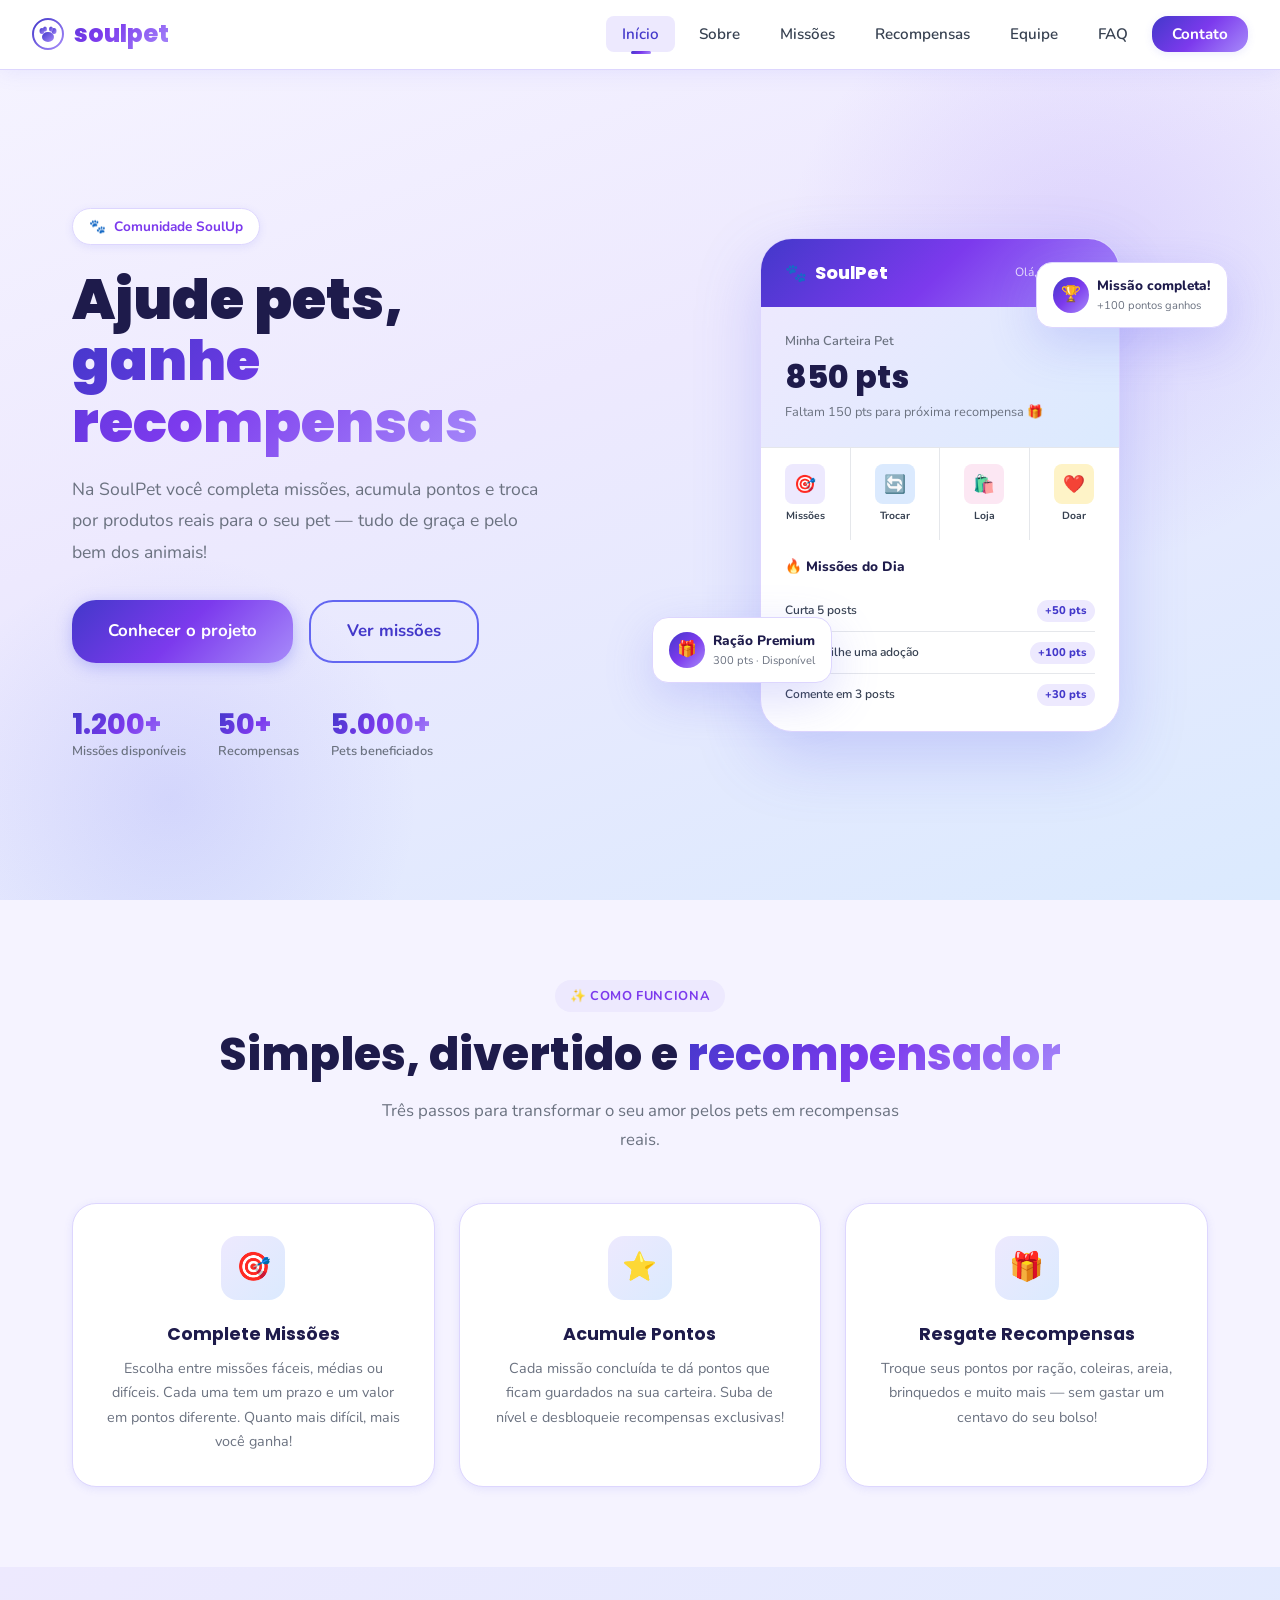
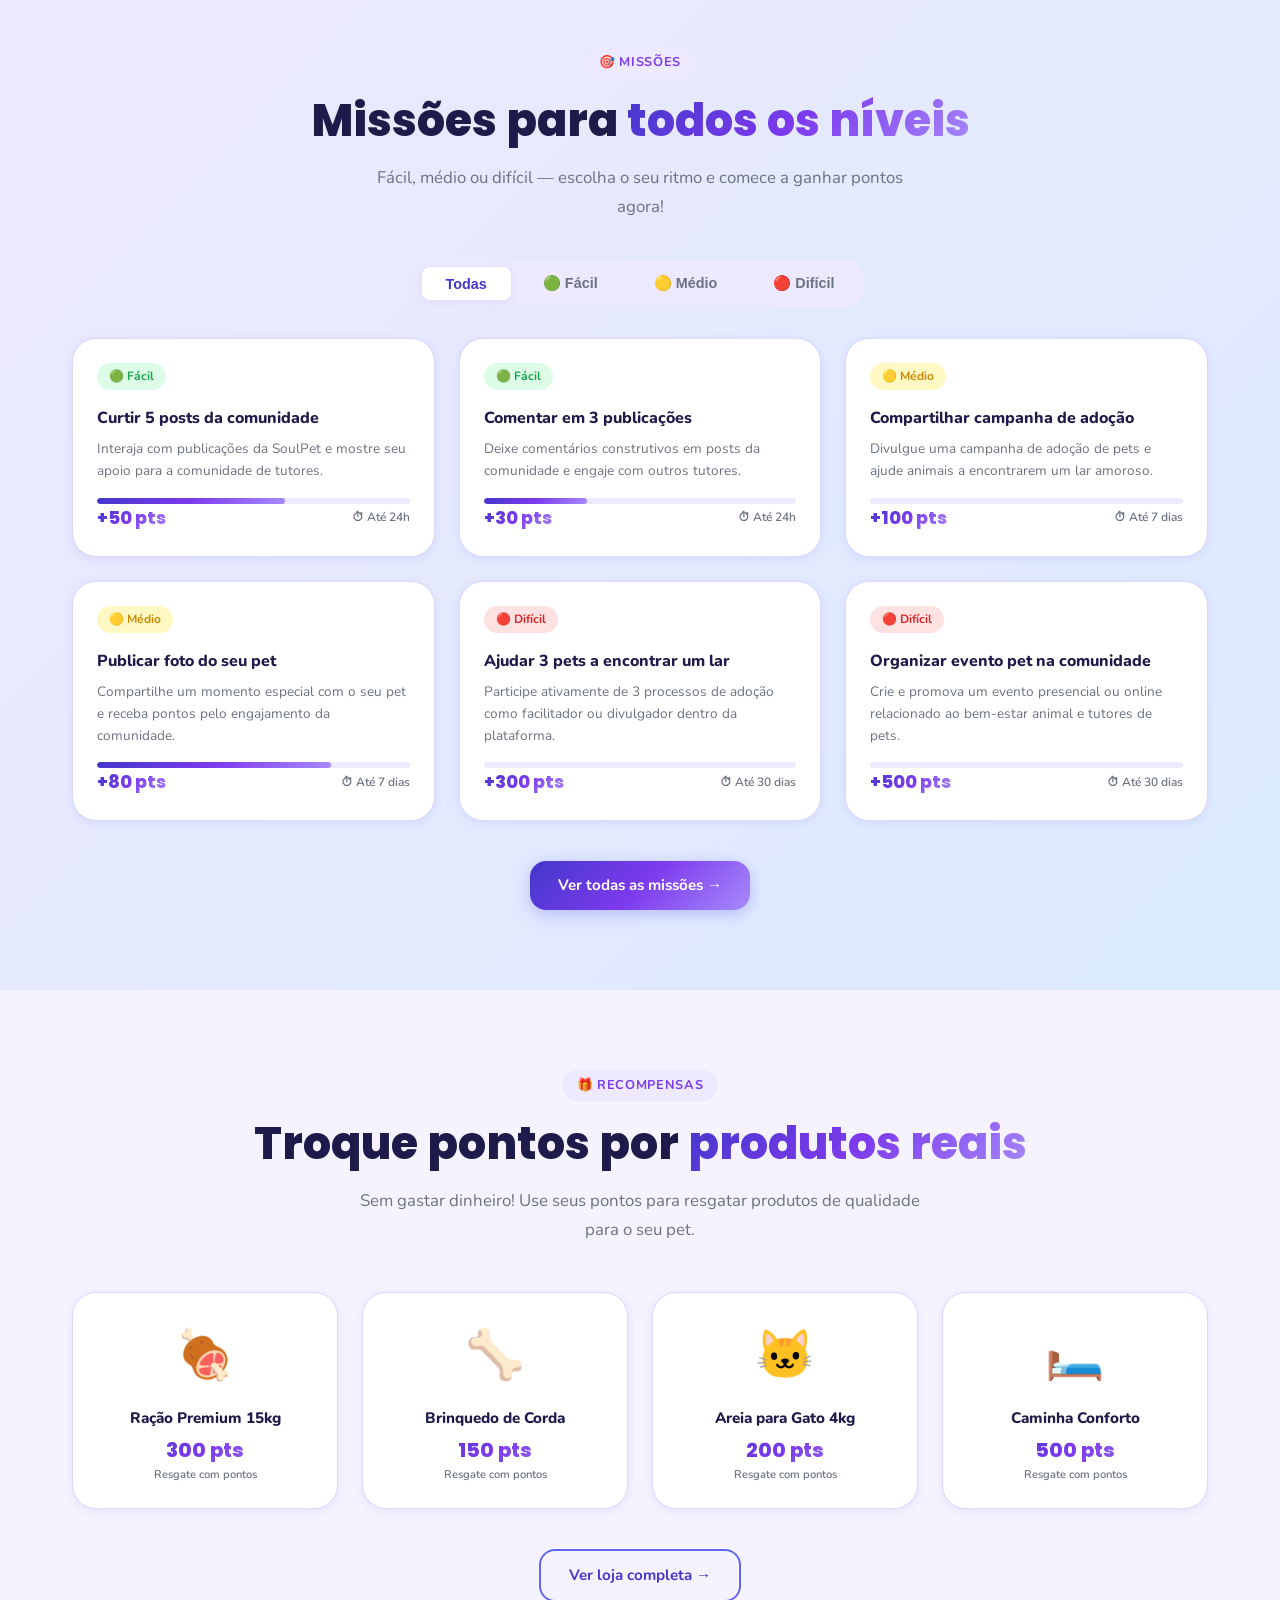
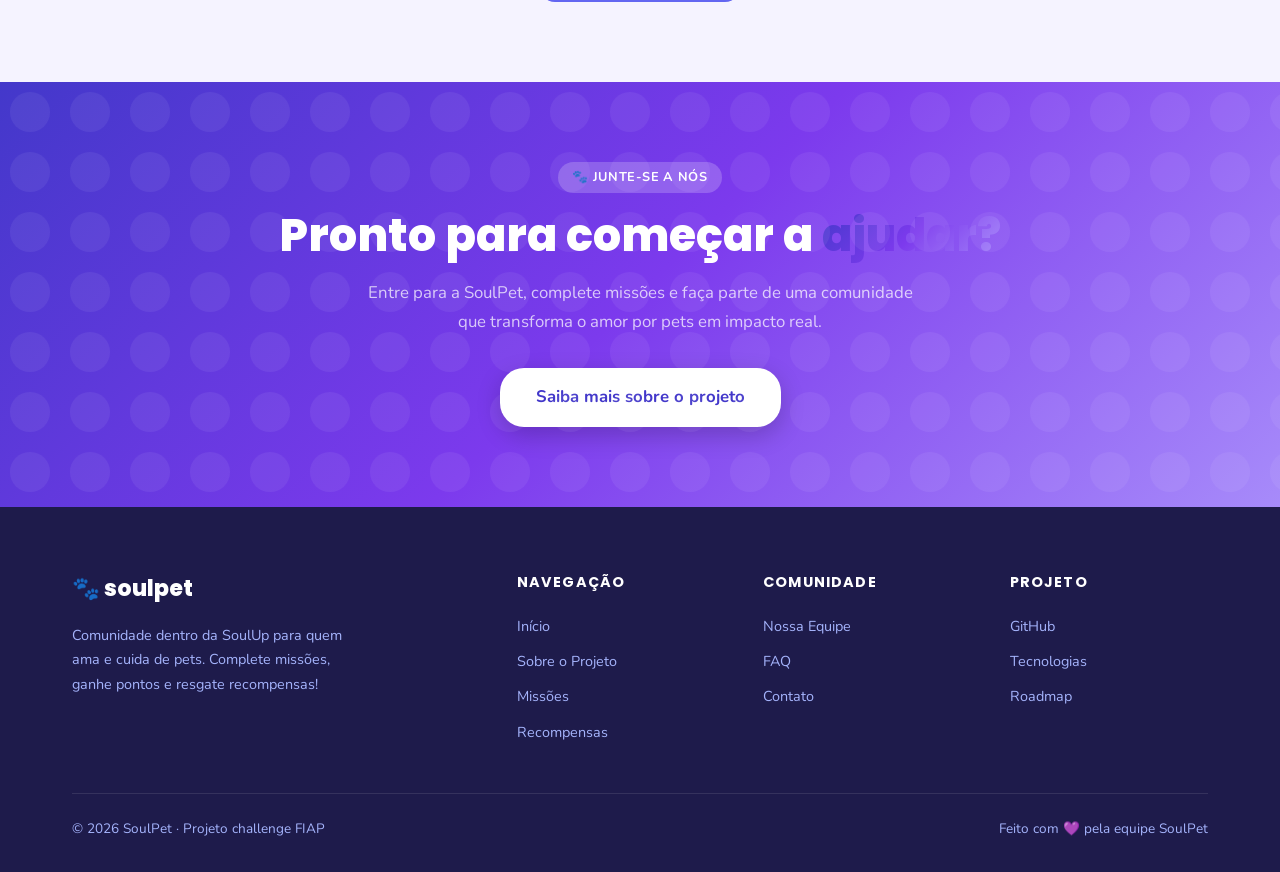
==== commit b266b5c0: "Descrição da Soulpet" ====
--- a/index.html
+++ b/index.html
@@ -58,7 +58,7 @@
             <span class="gradient-text">ganhe recompensas</span>
           </h1>
           <p class="hero-desc">
-            Na SoulPet você completa missões, acumula pontos e troca por produtos reais para o seu pet — sem gastar um centavo. Tudo pelo bem dos animais!
+            Na SoulPet você completa missões, acumula pontos e troca por produtos reais para o seu pet — tudo de graça e pelo bem dos animais!
           </p>
           <div class="hero-actions">
             <a href="pages/sobre.html" class="btn btn-primary btn-lg">Conhecer o projeto</a>
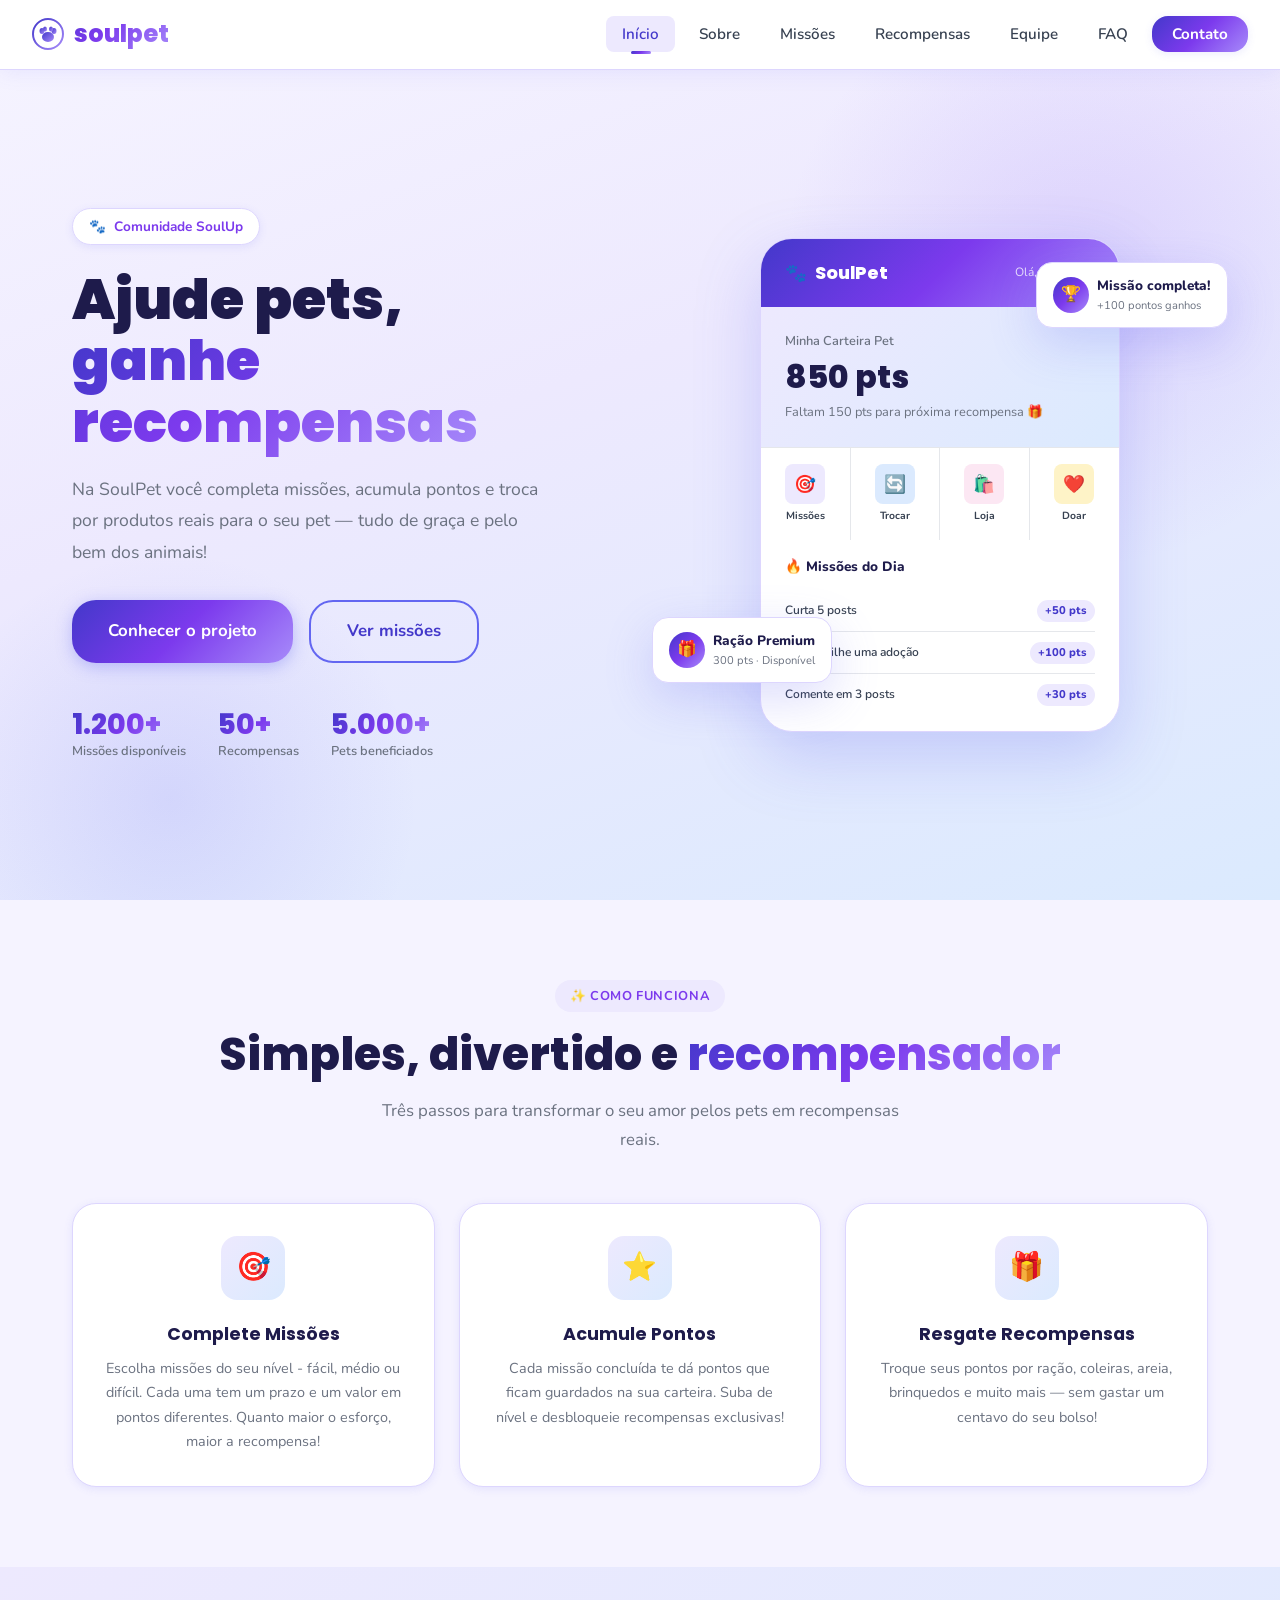
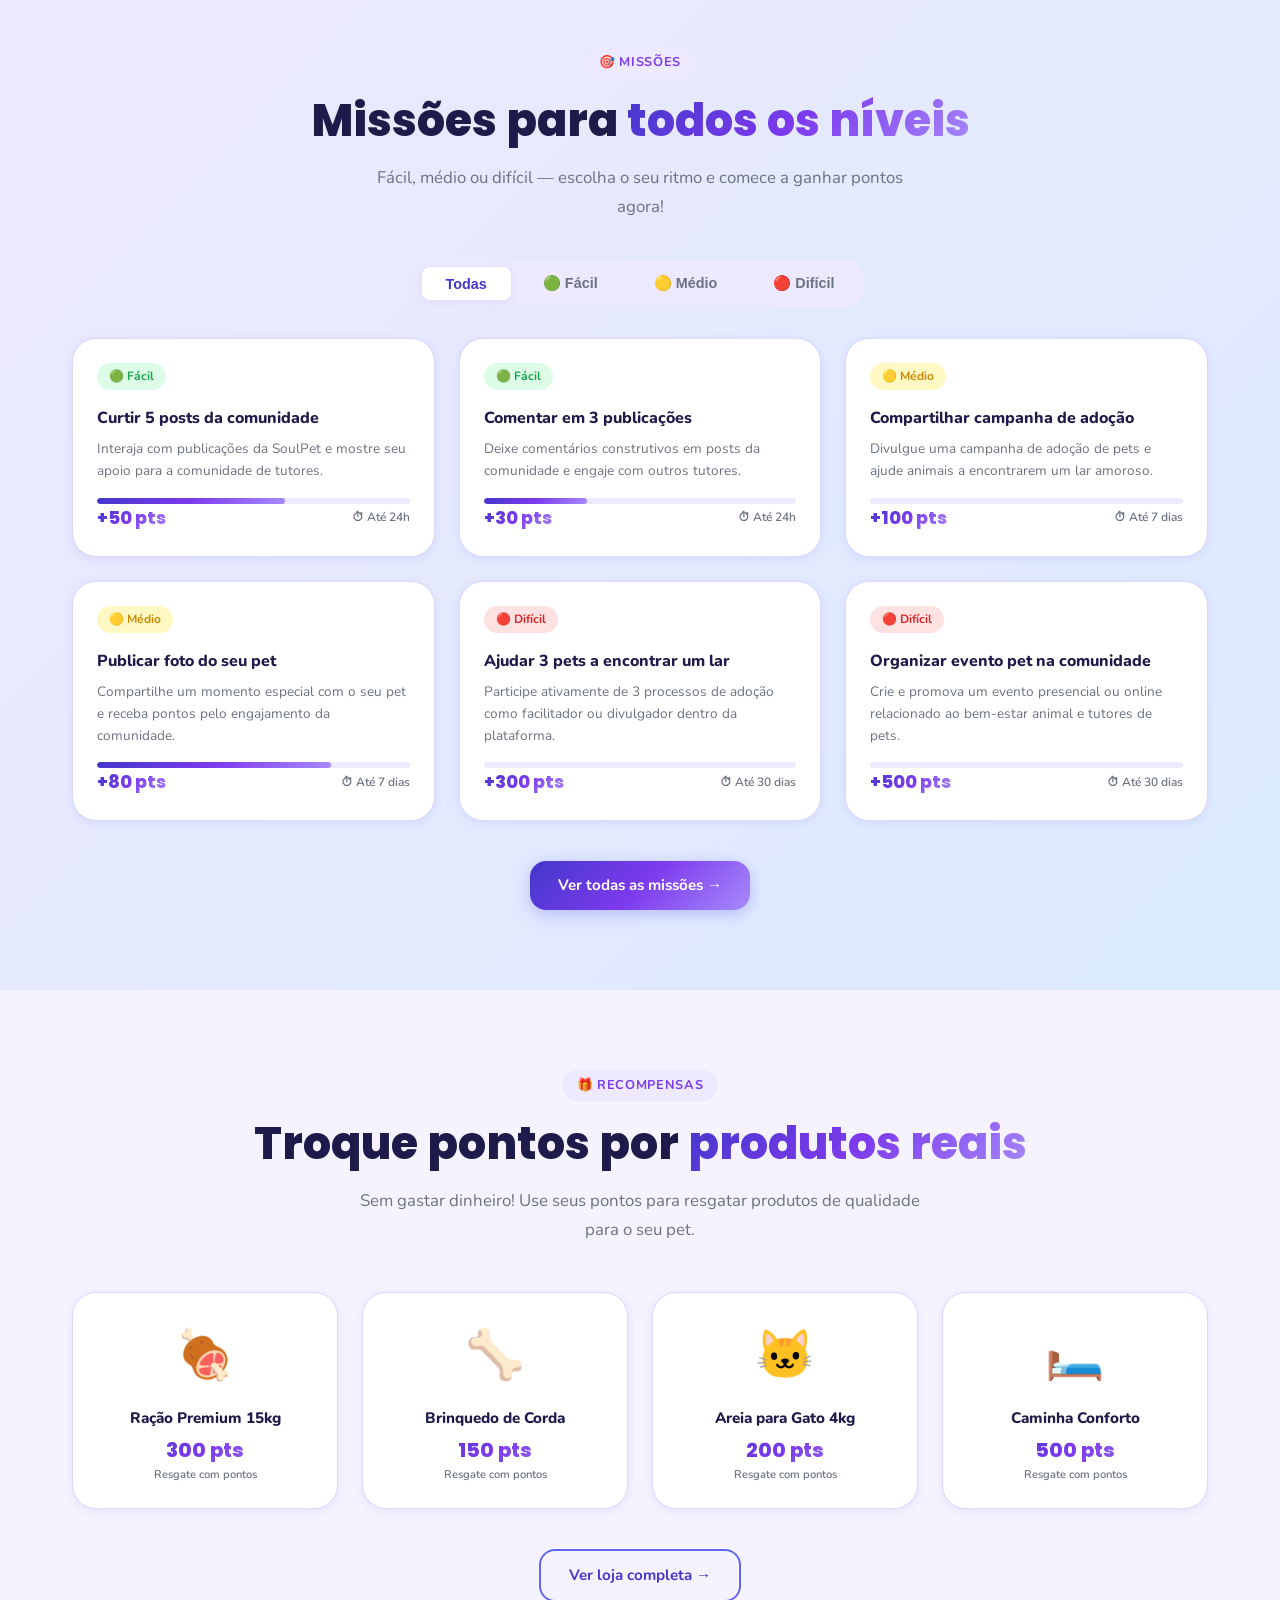
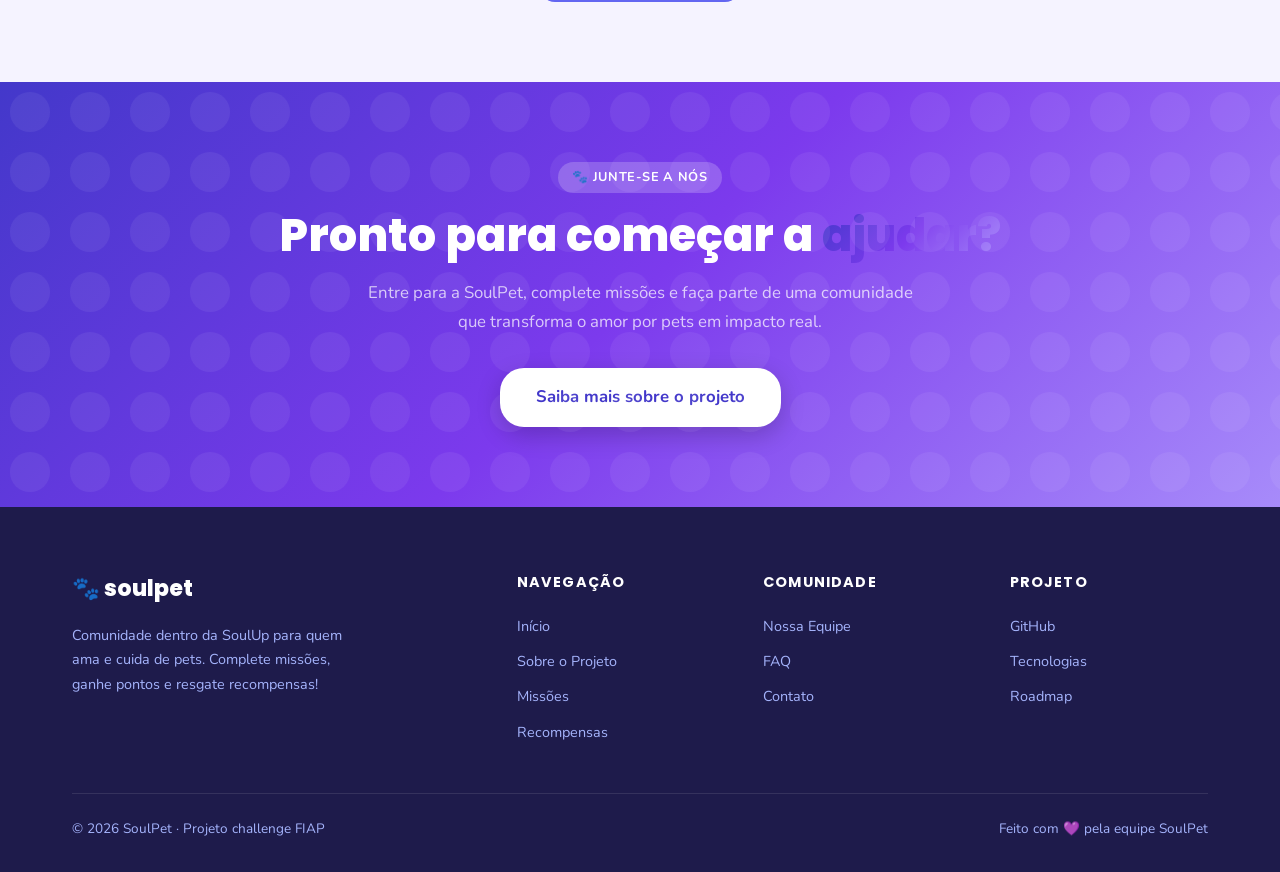
==== commit fede09b3: "Alterando HTML" ====
--- a/index.html
+++ b/index.html
@@ -166,7 +166,7 @@
             <div class="feature-icon">🎯</div>
             <h3 class="feature-title">Complete Missões</h3>
             <p class="feature-desc">
-              Escolha entre missões fáceis, médias ou difíceis. Cada uma tem um prazo e um valor em pontos diferente. Quanto mais difícil, mais você ganha!
+              Escolha missões do seu nível - fácil, médio ou difícil. Cada uma tem um prazo e um valor em pontos diferentes. Quanto maior o esforço, maior a recompensa!
             </p>
           </article>
 
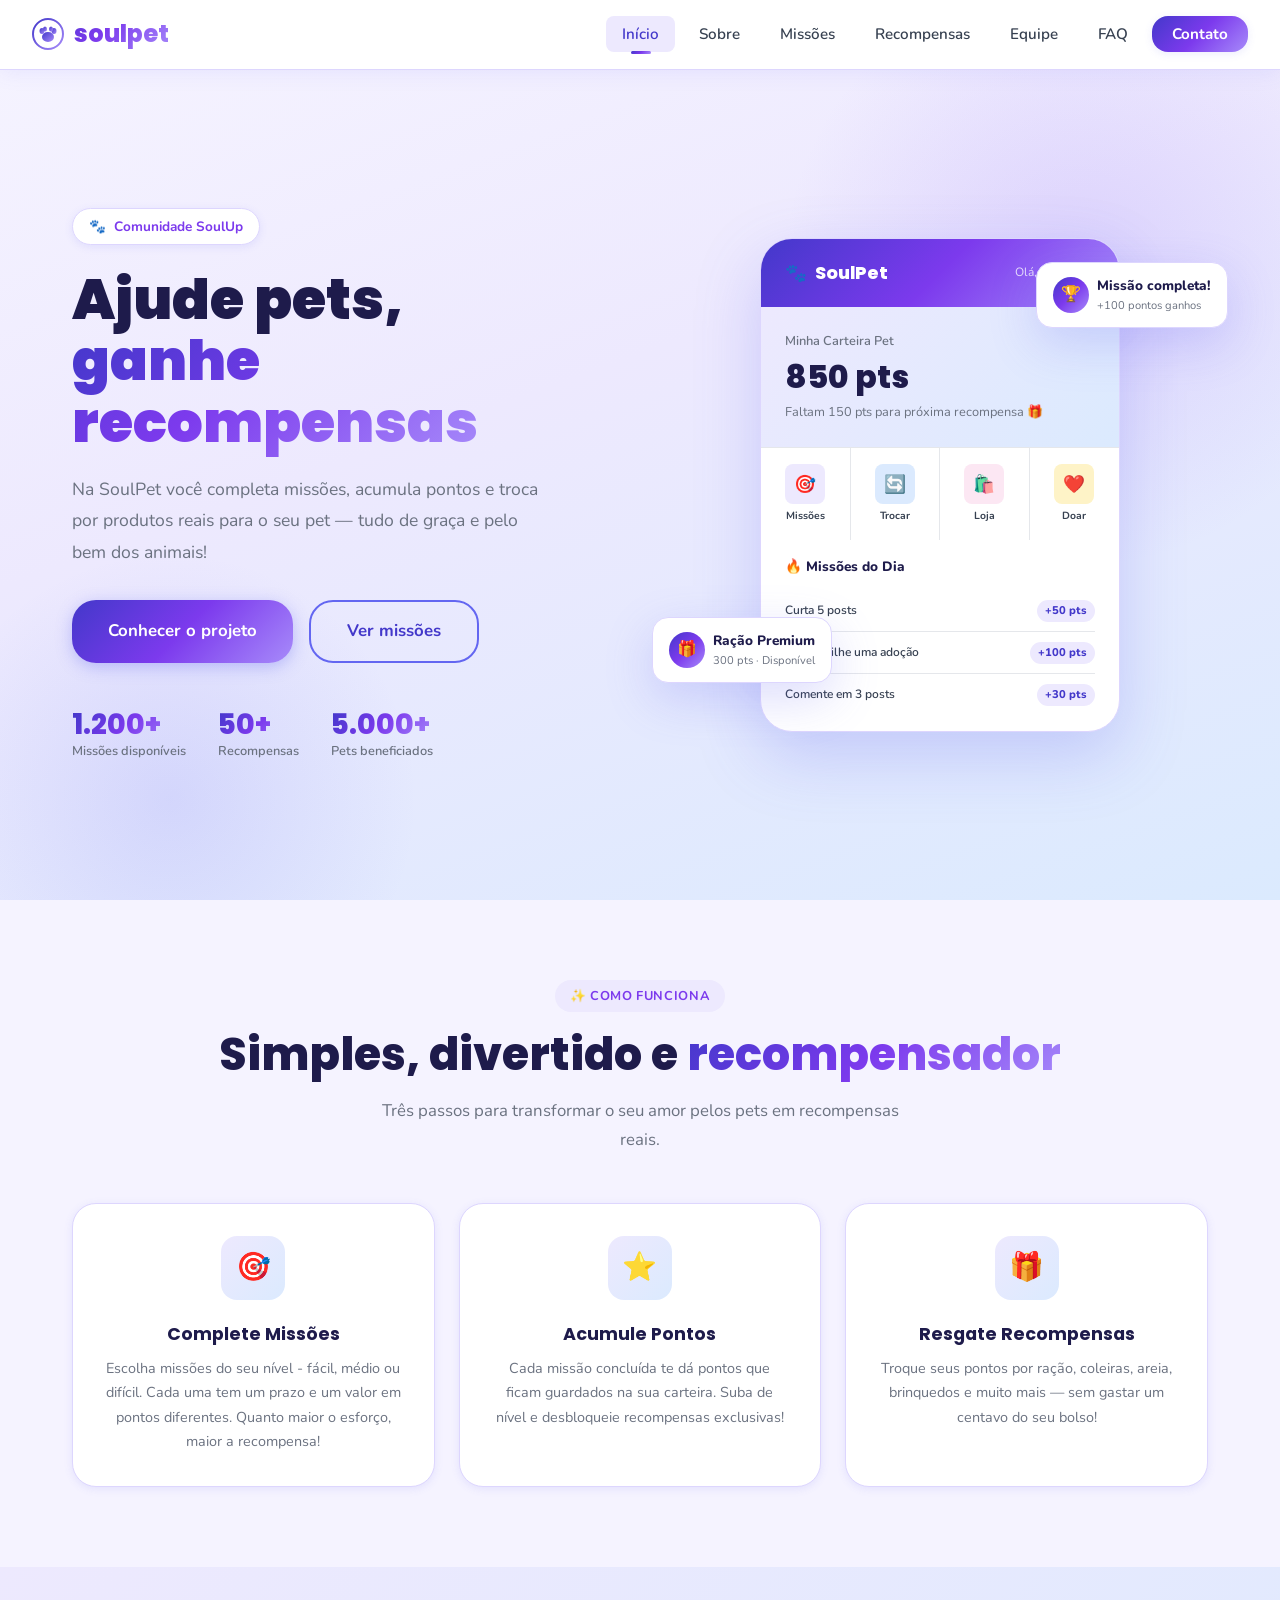
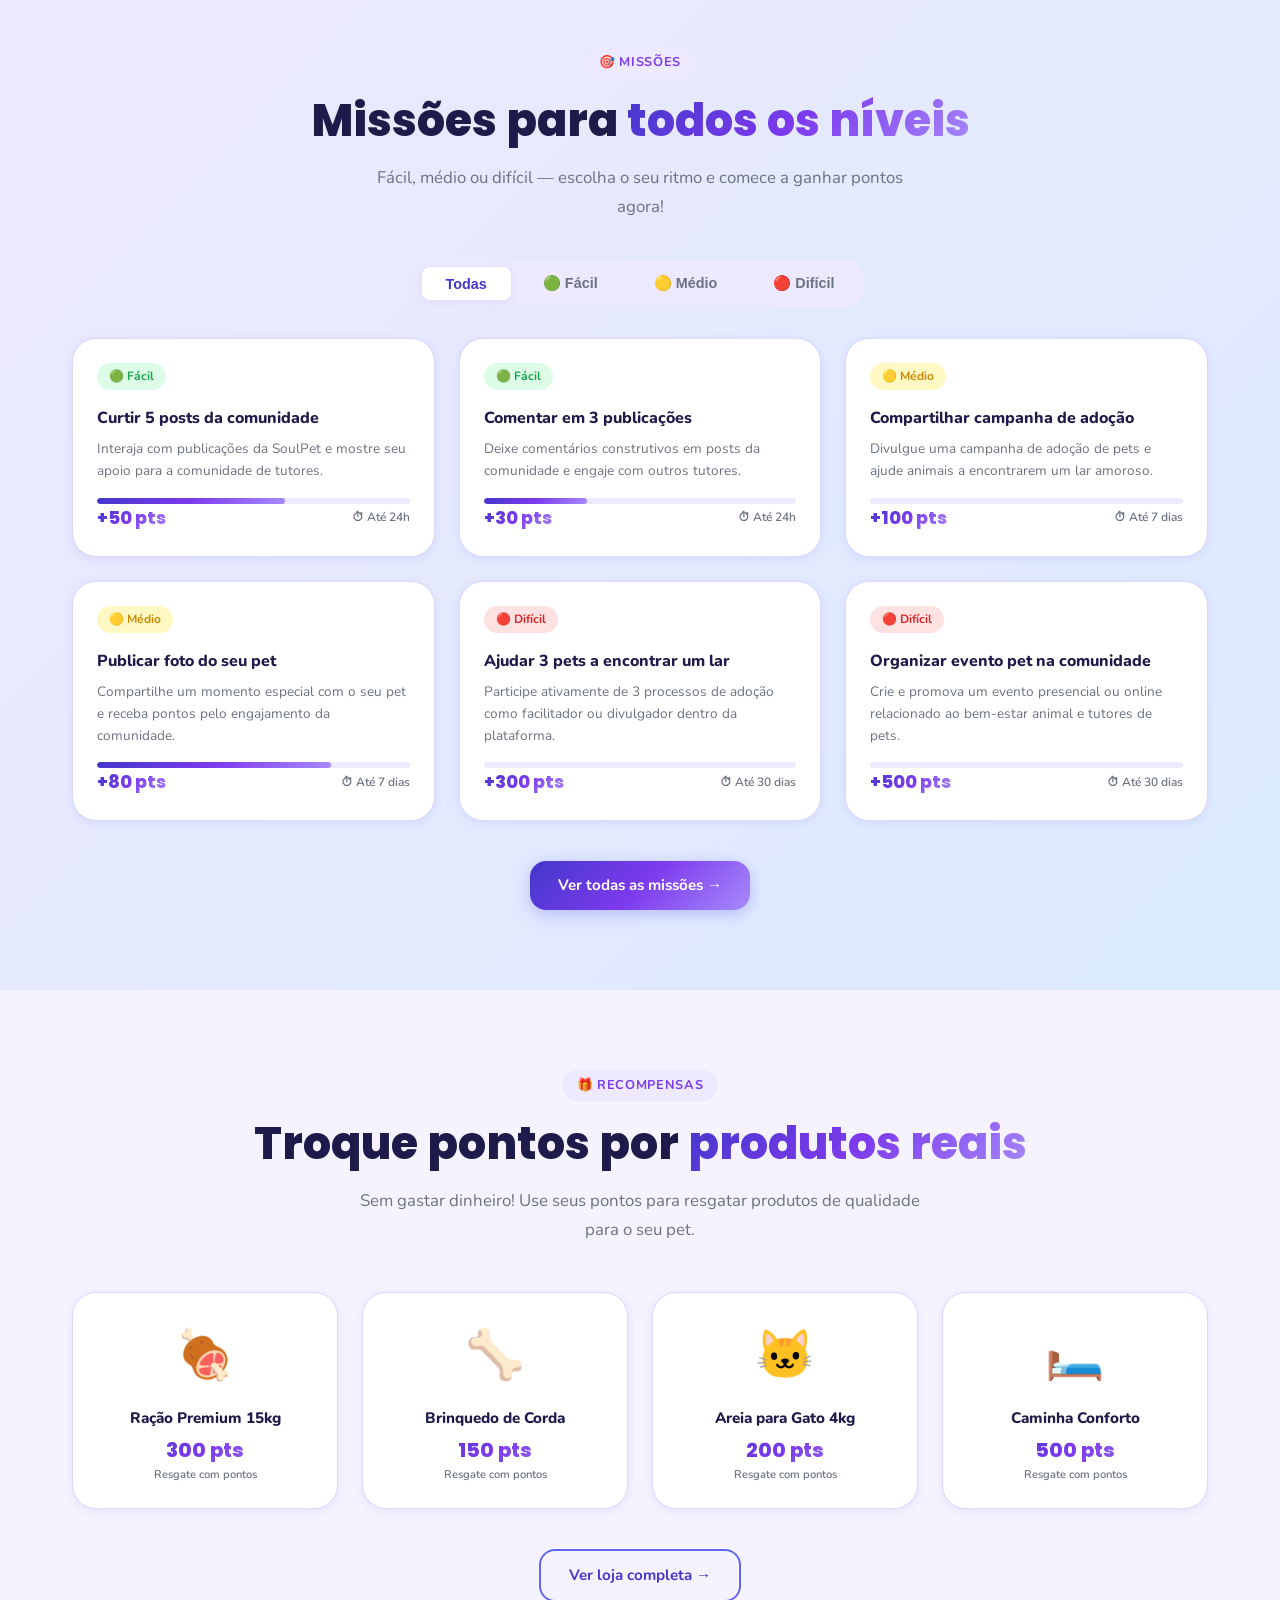
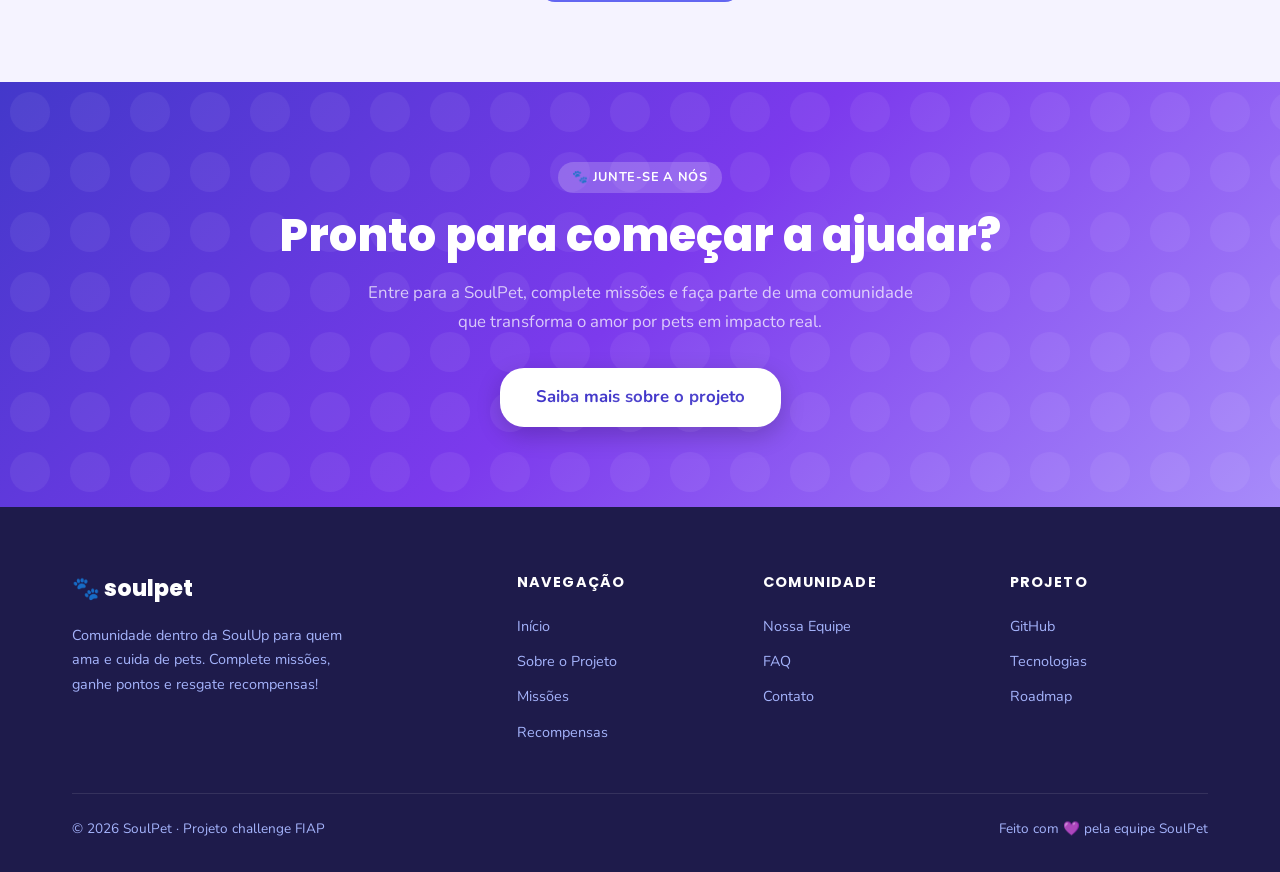
==== commit b491a767: "mudança no estilo da palavra AJUDAR" ====
--- a/index.html
+++ b/index.html
@@ -328,7 +328,7 @@
     <section class="cta-section" aria-labelledby="cta-title">
       <div class="container">
         <span class="section-badge" style="background:rgba(255,255,255,0.2); color:white">🐾 Junte-se a nós</span>
-        <h2 class="section-title" id="cta-title">Pronto para começar a <span style="color:var(--lilac)">ajudar?</span></h2>
+        <h2 class="section-title" id="cta-title">Pronto para começar a ajudar?</h2>
         <p class="section-subtitle" style="color: rgba(255,255,255,0.85)">
           Entre para a SoulPet, complete missões e faça parte de uma comunidade que transforma o amor por pets em impacto real.
         </p>
--- a/css/style.css
+++ b/css/style.css
@@ -1,1714 +1,13 @@
-@import url('https://fonts.googleapis.com/css2?family=Nunito:wght@400;500;600;700;800;900&family=Poppins:wght@400;500;600;700;800&display=swap');
-
-
-:root {
-  --primary: #4338CA;
-  --primary-light: #6366F1;
-  --secondary: #7C3AED;
-  --accent: #A78BFA;
-  --lilac: #C4B5FD;
-  --lilac-light: #EDE9FE;
-  --blue: #3B82F6;
-  --blue-light: #93C5FD;
-  --gradient: linear-gradient(135deg, #4338CA 0%, #7C3AED 50%, #A78BFA 100%);
-  --gradient-soft: linear-gradient(135deg, #EDE9FE 0%, #DBEAFE 100%);
-  --white: #FFFFFF;
-  --bg: #F5F3FF;
-  --bg-card: #FFFFFF;
-  --text-dark: #1E1B4B;
-  --text-body: #374151;
-  --text-muted: #6B7280;
-  --border: #E5E7EB;
-  --border-soft: #DDD6FE;
-  --shadow-sm: 0 2px 8px rgba(99, 102, 241, 0.12);
-  --shadow-md: 0 8px 24px rgba(99, 102, 241, 0.18);
-  --shadow-lg: 0 16px 48px rgba(99, 102, 241, 0.22);
-  --radius-sm: 8px;
-  --radius-md: 16px;
-  --radius-lg: 24px;
-  --radius-xl: 32px;
-  --font-display: 'Poppins', sans-serif;
-  --font-body: 'Nunito', sans-serif;
-}
-
-
-*, *::before, *::after {
-  box-sizing: border-box;
-  margin: 0;
-  padding: 0;
-}
-
-html {
-  scroll-behavior: smooth;
-}
-
-body {
-  font-family: var(--font-body);
-  background-color: var(--bg);
-  color: var(--text-body);
-  line-height: 1.6;
-  min-height: 100vh;
-}
-
-img {
-  max-width: 100%;
-  height: auto;
-  display: block;
-}
-
-a {
-  text-decoration: none;
-  color: inherit;
-}
-
-ul {
-  list-style: none;
-}
-
-
-.navbar {
-  position: fixed;
-  top: 0;
-  left: 0;
-  right: 0;
-  z-index: 1000;
-  background: rgba(255, 255, 255, 0.95);
-  backdrop-filter: blur(16px);
-  -webkit-backdrop-filter: blur(16px);
-  border-bottom: 1px solid var(--border-soft);
-  padding: 0 2rem;
-  height: 70px;
-  display: flex;
-  align-items: center;
-  justify-content: space-between;
-  box-shadow: 0 2px 20px rgba(99, 102, 241, 0.1);
-  transition: all 0.3s ease;
-}
-
-.navbar.scrolled {
-  box-shadow: 0 4px 30px rgba(99, 102, 241, 0.2);
-}
-
-.nav-logo {
-  display: flex;
-  align-items: center;
-  gap: 10px;
-  font-family: var(--font-display);
-  font-weight: 800;
-  font-size: 1.5rem;
-  background: var(--gradient);
-  -webkit-background-clip: text;
-  -webkit-text-fill-color: transparent;
-  background-clip: text;
-}
-
-.nav-logo svg {
-  flex-shrink: 0;
-}
-
-.nav-menu {
-  display: flex;
-  align-items: center;
-  gap: 0.5rem;
-}
-
-.nav-link {
-  font-family: var(--font-body);
-  font-weight: 600;
-  font-size: 0.95rem;
-  color: var(--text-body);
-  padding: 0.5rem 1rem;
-  border-radius: var(--radius-sm);
-  transition: all 0.2s ease;
-  position: relative;
-}
-
-.nav-link:hover,
-.nav-link.active {
-  color: var(--primary);
-  background: var(--lilac-light);
-}
-
-.nav-link.active::after {
-  content: '';
-  position: absolute;
-  bottom: -2px;
-  left: 50%;
-  transform: translateX(-50%);
-  width: 20px;
-  height: 3px;
-  background: var(--gradient);
-  border-radius: 2px;
-}
-
-.nav-cta {
-  background: var(--gradient);
-  color: white !important;
-  padding: 0.5rem 1.25rem;
-  border-radius: var(--radius-md);
-  font-weight: 700;
-  box-shadow: var(--shadow-sm);
-  transition: all 0.3s ease;
-}
-
-.nav-cta:hover {
-  transform: translateY(-1px);
-  box-shadow: var(--shadow-md);
-  background: var(--lilac-light) !important;
-  color: var(--primary) !important;
-}
-
-
-.nav-toggle {
-  display: none;
-  flex-direction: column;
-  gap: 5px;
-  cursor: pointer;
-  padding: 8px;
-  border-radius: var(--radius-sm);
-  transition: background 0.2s ease;
-  border: none;
-  background: none;
-}
-
-.nav-toggle:hover {
-  background: var(--lilac-light);
-}
-
-.nav-toggle span {
-  display: block;
-  width: 24px;
-  height: 2.5px;
-  background: var(--text-dark);
-  border-radius: 2px;
-  transition: all 0.3s ease;
-}
-
-.nav-toggle.active span:nth-child(1) {
-  transform: translateY(7.5px) rotate(45deg);
-}
-
-.nav-toggle.active span:nth-child(2) {
-  opacity: 0;
-  transform: scaleX(0);
-}
-
-.nav-toggle.active span:nth-child(3) {
-  transform: translateY(-7.5px) rotate(-45deg);
-}
-
-
-main {
-  padding-top: 70px;
-}
-
-.container {
-  max-width: 1200px;
-  margin: 0 auto;
-  padding: 0 2rem;
-}
-
-.section {
-  padding: 5rem 0;
-}
-
-.section-sm {
-  padding: 3rem 0;
-}
-
-
-.section-badge {
-  display: inline-flex;
-  align-items: center;
-  gap: 6px;
-  background: var(--lilac-light);
-  color: var(--secondary);
-  font-weight: 700;
-  font-size: 0.8rem;
-  padding: 0.35rem 0.9rem;
-  border-radius: 50px;
-  letter-spacing: 0.05em;
-  text-transform: uppercase;
-  margin-bottom: 1rem;
-}
-
-.section-title {
-  font-family: var(--font-display);
-  font-weight: 800;
-  font-size: clamp(1.8rem, 4vw, 2.8rem);
-  color: var(--text-dark);
-  line-height: 1.2;
-  margin-bottom: 1rem;
-}
-
-.section-title span {
-  background: var(--gradient);
-  -webkit-background-clip: text;
-  -webkit-text-fill-color: transparent;
-  background-clip: text;
-}
-
-.section-subtitle {
-  font-size: 1.05rem;
-  color: var(--text-muted);
-  max-width: 560px;
-  line-height: 1.7;
-}
-
-.text-center {
-  text-align: center;
-}
-
-.text-center .section-subtitle {
-  margin: 0 auto;
-}
-
-
-.btn {
-  display: inline-flex;
-  align-items: center;
-  gap: 8px;
-  font-family: var(--font-body);
-  font-weight: 700;
-  font-size: 0.95rem;
-  padding: 0.75rem 1.75rem;
-  border-radius: var(--radius-md);
-  border: none;
-  cursor: pointer;
-  transition: all 0.3s ease;
-  text-decoration: none;
-}
-
-.btn-primary {
-  background: var(--gradient);
-  color: white;
-  box-shadow: 0 4px 16px rgba(99, 102, 241, 0.35);
-}
-
-.btn-primary:hover {
-  transform: translateY(-2px);
-  box-shadow: 0 8px 24px rgba(99, 102, 241, 0.45);
-}
-
-.btn-outline {
-  background: transparent;
-  color: var(--primary);
-  border: 2px solid var(--primary-light);
-}
-
-.btn-outline:hover {
-  background: var(--lilac-light);
-  border-color: var(--primary);
-  transform: translateY(-2px);
-}
-
-.btn-ghost {
-  background: var(--lilac-light);
-  color: var(--secondary);
-}
-
-.btn-ghost:hover {
-  background: var(--lilac);
-  color: white;
-  transform: translateY(-1px);
-}
-
-.btn-lg {
-  padding: 1rem 2.25rem;
-  font-size: 1.05rem;
-  border-radius: var(--radius-lg);
-}
-
-.btn-sm {
-  padding: 0.5rem 1.1rem;
-  font-size: 0.85rem;
-  border-radius: var(--radius-sm);
-}
-
-
-.card {
-  background: var(--bg-card);
-  border-radius: var(--radius-lg);
-  box-shadow: var(--shadow-sm);
-  border: 1px solid var(--border-soft);
-  transition: all 0.3s ease;
-  overflow: hidden;
-}
-
-.card:hover {
-  transform: translateY(-4px);
-  box-shadow: var(--shadow-md);
-}
-
-
-.hero {
-  min-height: calc(100vh - 70px);
-  display: flex;
-  align-items: center;
-  position: relative;
-  overflow: hidden;
-  background: linear-gradient(160deg, #F5F3FF 0%, #EDE9FE 40%, #DBEAFE 100%);
-}
-
-.hero::before {
-  content: '';
-  position: absolute;
-  top: -100px;
-  right: -100px;
-  width: 600px;
-  height: 600px;
-  background: radial-gradient(circle, rgba(167, 139, 250, 0.25) 0%, transparent 70%);
-  pointer-events: none;
-}
-
-.hero::after {
-  content: '';
-  position: absolute;
-  bottom: -150px;
-  left: -80px;
-  width: 500px;
-  height: 500px;
-  background: radial-gradient(circle, rgba(99, 102, 241, 0.15) 0%, transparent 70%);
-  pointer-events: none;
-}
-
-.hero .container {
-  display: grid;
-  grid-template-columns: 1fr 1fr;
-  gap: 4rem;
-  align-items: center;
-  position: relative;
-  z-index: 1;
-  padding-top: 3rem;
-  padding-bottom: 3rem;
-}
-
-.hero-content {}
-
-.hero-eyebrow {
-  display: inline-flex;
-  align-items: center;
-  gap: 8px;
-  background: white;
-  border: 1px solid var(--border-soft);
-  border-radius: 50px;
-  padding: 0.4rem 1rem;
-  font-size: 0.85rem;
-  font-weight: 700;
-  color: var(--secondary);
-  margin-bottom: 1.5rem;
-  box-shadow: var(--shadow-sm);
-  animation: fadeSlideDown 0.6s ease both;
-}
-
-.hero-title {
-  font-family: var(--font-display);
-  font-weight: 900;
-  font-size: clamp(2.2rem, 5vw, 3.5rem);
-  color: var(--text-dark);
-  line-height: 1.1;
-  margin-bottom: 1.25rem;
-  animation: fadeSlideDown 0.7s ease both;
-}
-
-.hero-title .gradient-text {
-  background: var(--gradient);
-  -webkit-background-clip: text;
-  -webkit-text-fill-color: transparent;
-  background-clip: text;
-}
-
-.hero-desc {
-  font-size: 1.1rem;
-  color: var(--text-muted);
-  line-height: 1.8;
-  margin-bottom: 2rem;
-  max-width: 480px;
-  animation: fadeSlideDown 0.8s ease both;
-}
-
-.hero-actions {
-  display: flex;
-  gap: 1rem;
-  flex-wrap: wrap;
-  animation: fadeSlideDown 0.9s ease both;
-}
-
-.hero-stats {
-  display: flex;
-  gap: 2rem;
-  margin-top: 3rem;
-  animation: fadeSlideDown 1s ease both;
-}
-
-.hero-stat-item {}
-
-.hero-stat-number {
-  font-family: var(--font-display);
-  font-weight: 800;
-  font-size: 1.75rem;
-  background: var(--gradient);
-  -webkit-background-clip: text;
-  -webkit-text-fill-color: transparent;
-  background-clip: text;
-  line-height: 1;
-}
-
-.hero-stat-label {
-  font-size: 0.8rem;
-  color: var(--text-muted);
-  font-weight: 600;
-  margin-top: 2px;
-}
-
-.hero-visual {
-  position: relative;
-  animation: fadeSlideUp 0.9s ease both;
-}
-
-.hero-mockup {
-  background: white;
-  border-radius: var(--radius-xl);
-  box-shadow: 0 24px 64px rgba(99, 102, 241, 0.25);
-  border: 1px solid var(--border-soft);
-  overflow: hidden;
-  max-width: 360px;
-  margin: 0 auto;
-}
-
-.mockup-header {
-  background: var(--gradient);
-  padding: 1.25rem 1.5rem;
-  color: white;
-  display: flex;
-  align-items: center;
-  justify-content: space-between;
-}
-
-.mockup-header-logo {
-  font-family: var(--font-display);
-  font-weight: 800;
-  font-size: 1.1rem;
-  display: flex;
-  align-items: center;
-  gap: 8px;
-}
-
-.mockup-balance {
-  padding: 1.5rem;
-  background: var(--gradient-soft);
-}
-
-.mockup-balance-label {
-  font-size: 0.8rem;
-  color: var(--text-muted);
-  font-weight: 600;
-}
-
-.mockup-balance-value {
-  font-family: var(--font-display);
-  font-weight: 800;
-  font-size: 2rem;
-  color: var(--text-dark);
-}
-
-.mockup-balance-sub {
-  font-size: 0.8rem;
-  color: var(--text-muted);
-}
-
-.mockup-grid {
-  display: grid;
-  grid-template-columns: repeat(4, 1fr);
-  gap: 0;
-  border-top: 1px solid var(--border);
-}
-
-.mockup-grid-item {
-  padding: 1rem 0.5rem;
-  text-align: center;
-  border-right: 1px solid var(--border);
-}
-
-.mockup-grid-item:last-child {
-  border-right: none;
-}
-
-.mockup-grid-icon {
-  width: 40px;
-  height: 40px;
-  border-radius: var(--radius-sm);
-  display: flex;
-  align-items: center;
-  justify-content: center;
-  margin: 0 auto 4px;
-  font-size: 1.1rem;
-}
-
-.mockup-grid-label {
-  font-size: 0.65rem;
-  font-weight: 700;
-  color: var(--text-body);
-}
-
-.mockup-missions {
-  padding: 1rem 1.5rem;
-}
-
-.mockup-missions-title {
-  font-weight: 800;
-  font-size: 0.85rem;
-  color: var(--text-dark);
-  margin-bottom: 0.75rem;
-}
-
-.mockup-mission-item {
-  display: flex;
-  align-items: center;
-  justify-content: space-between;
-  padding: 0.6rem 0;
-  border-bottom: 1px solid var(--border);
-}
-
-.mockup-mission-item:last-child {
-  border-bottom: none;
-}
-
-.mockup-mission-text {
-  font-size: 0.75rem;
-  font-weight: 600;
-  color: var(--text-body);
-}
-
-.mockup-mission-pts {
-  font-size: 0.7rem;
-  font-weight: 800;
-  color: var(--primary);
-  background: var(--lilac-light);
-  padding: 2px 8px;
-  border-radius: 50px;
-}
-
-.hero-floating-card {
-  position: absolute;
-  background: white;
-  border-radius: var(--radius-md);
-  box-shadow: var(--shadow-lg);
-  border: 1px solid var(--border-soft);
-  padding: 0.75rem 1rem;
-  display: flex;
-  align-items: center;
-  gap: 8px;
-  animation: float 3s ease-in-out infinite;
-}
-
-.hero-floating-card.card-1 {
-  top: 5%;
-  right: -20px;
-  animation-delay: 0s;
-}
-
-.hero-floating-card.card-2 {
-  bottom: 10%;
-  left: -20px;
-  animation-delay: 1.5s;
-}
-
-.floating-icon {
-  width: 36px;
-  height: 36px;
-  border-radius: 50%;
-  background: var(--gradient);
-  display: flex;
-  align-items: center;
-  justify-content: center;
-  font-size: 1rem;
-  flex-shrink: 0;
-}
-
-.floating-text-main {
-  font-weight: 800;
-  font-size: 0.85rem;
-  color: var(--text-dark);
-}
-
-.floating-text-sub {
-  font-size: 0.7rem;
-  color: var(--text-muted);
-}
-
-
-.features-grid {
-  display: grid;
-  grid-template-columns: repeat(3, 1fr);
-  gap: 1.5rem;
-  margin-top: 3rem;
-}
-
-.feature-card {
-  padding: 2rem;
-  text-align: center;
-}
-
-.feature-icon {
-  width: 64px;
-  height: 64px;
-  background: var(--gradient-soft);
-  border-radius: var(--radius-md);
-  display: flex;
-  align-items: center;
-  justify-content: center;
-  font-size: 1.75rem;
-  margin: 0 auto 1.25rem;
-  transition: all 0.3s ease;
-}
-
-.feature-card:hover .feature-icon {
-  background: var(--gradient);
-  transform: scale(1.1) rotate(5deg);
-}
-
-.feature-title {
-  font-family: var(--font-display);
-  font-weight: 700;
-  font-size: 1.1rem;
-  color: var(--text-dark);
-  margin-bottom: 0.5rem;
-}
-
-.feature-desc {
-  font-size: 0.9rem;
-  color: var(--text-muted);
-  line-height: 1.7;
-}
-
-
-.missions-tabs {
-  display: flex;
-  gap: 0.5rem;
-  background: var(--lilac-light);
-  padding: 6px;
-  border-radius: var(--radius-md);
-  width: fit-content;
-  margin: 2.5rem auto 2rem;
-}
-
-.missions-tab {
-  padding: 0.5rem 1.5rem;
-  border-radius: var(--radius-sm);
-  font-weight: 700;
-  font-size: 0.9rem;
-  cursor: pointer;
-  transition: all 0.2s ease;
-  color: var(--text-muted);
-  border: none;
-  background: none;
-}
-
-.missions-tab.active {
-  background: white;
-  color: var(--primary);
-  box-shadow: var(--shadow-sm);
-}
-
-.missions-grid {
-  display: grid;
-  grid-template-columns: repeat(3, 1fr);
-  gap: 1.5rem;
-}
-
-.mission-card {
-  padding: 1.5rem;
-  position: relative;
-}
-
-.mission-difficulty {
-  display: inline-flex;
-  align-items: center;
-  gap: 4px;
-  padding: 0.25rem 0.75rem;
-  border-radius: 50px;
-  font-size: 0.75rem;
-  font-weight: 700;
-  margin-bottom: 1rem;
-}
-
-.difficulty-easy {
-  background: #DCFCE7;
-  color: #16A34A;
-}
-
-.difficulty-medium {
-  background: #FEF9C3;
-  color: #CA8A04;
-}
-
-.difficulty-hard {
-  background: #FEE2E2;
-  color: #DC2626;
-}
-
-.mission-title {
-  font-weight: 800;
-  font-size: 1rem;
-  color: var(--text-dark);
-  margin-bottom: 0.4rem;
-}
-
-.mission-desc {
-  font-size: 0.85rem;
-  color: var(--text-muted);
-  margin-bottom: 1rem;
-  line-height: 1.6;
-}
-
-.mission-footer {
-  display: flex;
-  align-items: center;
-  justify-content: space-between;
-}
-
-.mission-pts {
-  font-family: var(--font-display);
-  font-weight: 800;
-  font-size: 1.1rem;
-  background: var(--gradient);
-  -webkit-background-clip: text;
-  -webkit-text-fill-color: transparent;
-  background-clip: text;
-}
-
-.mission-deadline {
-  font-size: 0.75rem;
-  color: var(--text-muted);
-  font-weight: 600;
-}
-
-.mission-progress {
-  height: 6px;
-  background: var(--lilac-light);
-  border-radius: 3px;
-  overflow: hidden;
-  margin-top: 0.75rem;
-}
-
-.mission-progress-bar {
-  height: 100%;
-  background: var(--gradient);
-  border-radius: 3px;
-  transition: width 0.8s ease;
-}
-
-
-.rewards-grid {
-  display: grid;
-  grid-template-columns: repeat(4, 1fr);
-  gap: 1.5rem;
-  margin-top: 3rem;
-}
-
-.reward-card {
-  padding: 1.5rem;
-  text-align: center;
-}
-
-.reward-emoji {
-  font-size: 3rem;
-  margin-bottom: 0.75rem;
-  display: block;
-}
-
-.reward-name {
-  font-weight: 800;
-  font-size: 0.95rem;
-  color: var(--text-dark);
-  margin-bottom: 0.25rem;
-}
-
-.reward-pts {
-  font-family: var(--font-display);
-  font-weight: 800;
-  font-size: 1.25rem;
-  background: var(--gradient);
-  -webkit-background-clip: text;
-  -webkit-text-fill-color: transparent;
-  background-clip: text;
-}
-
-.reward-pts-label {
-  font-size: 0.7rem;
-  color: var(--text-muted);
-  font-weight: 600;
-}
-
-
-.cta-section {
-  background: var(--gradient);
-  padding: 5rem 0;
-  text-align: center;
-  position: relative;
-  overflow: hidden;
-}
-
-.cta-section::before {
-  content: '';
-  position: absolute;
-  inset: 0;
-  background: url("data:image/svg+xml,%3Csvg width='60' height='60' viewBox='0 0 60 60' xmlns='http://www.w3.org/2000/svg'%3E%3Cg fill='none' fill-rule='evenodd'%3E%3Cg fill='%23ffffff' fill-opacity='0.06'%3E%3Ccircle cx='30' cy='30' r='20'/%3E%3C/g%3E%3C/g%3E%3C/svg%3E");
-  pointer-events: none;
-}
-
-.cta-section .section-title,
-.cta-section .section-subtitle {
-  color: white;
-}
-
-.cta-section .section-subtitle {
-  opacity: 0.85;
-  margin: 0 auto 2rem;
-}
-
-
-footer {
-  background: var(--text-dark);
-  color: #A5B4FC;
-  padding: 4rem 0 2rem;
-}
-
-.footer-grid {
-  display: grid;
-  grid-template-columns: 2fr 1fr 1fr 1fr;
-  gap: 3rem;
-  margin-bottom: 3rem;
-}
-
-.footer-brand {}
-
-.footer-logo {
-  display: flex;
-  align-items: center;
-  gap: 8px;
-  font-family: var(--font-display);
-  font-weight: 800;
-  font-size: 1.4rem;
-  color: white;
-  margin-bottom: 1rem;
-}
-
-.footer-tagline {
-  font-size: 0.9rem;
-  line-height: 1.7;
-  color: #A5B4FC;
-  margin-bottom: 1.5rem;
-  max-width: 280px;
-}
-
-.footer-social {
-  display: flex;
-  gap: 0.75rem;
-}
-
-.footer-social a {
-  width: 38px;
-  height: 38px;
-  background: rgba(167, 139, 250, 0.15);
-  border-radius: var(--radius-sm);
-  display: flex;
-  align-items: center;
-  justify-content: center;
-  transition: all 0.2s ease;
-  font-size: 1rem;
-}
-
-.footer-social a:hover {
-  background: var(--accent);
-  transform: translateY(-2px);
-}
-
-.footer-heading {
-  font-family: var(--font-display);
-  font-weight: 700;
-  font-size: 0.9rem;
-  color: white;
-  margin-bottom: 1.25rem;
-  text-transform: uppercase;
-  letter-spacing: 0.08em;
-}
-
-.footer-links {
-  display: flex;
-  flex-direction: column;
-  gap: 0.6rem;
-}
-
-.footer-links a {
-  font-size: 0.9rem;
-  color: #A5B4FC;
-  transition: color 0.2s ease;
-}
-
-.footer-links a:hover {
-  color: white;
-}
-
-.footer-bottom {
-  border-top: 1px solid rgba(255,255,255,0.1);
-  padding-top: 1.5rem;
-  display: flex;
-  align-items: center;
-  justify-content: space-between;
-  font-size: 0.85rem;
-}
-
-
-.page-header {
-  background: linear-gradient(160deg, #F5F3FF 0%, #EDE9FE 60%, #DBEAFE 100%);
-  padding: 4rem 0 3rem;
-  position: relative;
-  overflow: hidden;
-}
-
-.page-header::before {
-  content: '';
-  position: absolute;
-  top: -80px;
-  right: 0;
-  width: 400px;
-  height: 400px;
-  background: radial-gradient(circle, rgba(167, 139, 250, 0.2) 0%, transparent 70%);
-}
-
-.page-header-content {
-  position: relative;
-  z-index: 1;
-}
-
-.page-title {
-  font-family: var(--font-display);
-  font-weight: 900;
-  font-size: clamp(2rem, 4vw, 3rem);
-  color: var(--text-dark);
-  margin-bottom: 0.75rem;
-}
-
-.page-title span {
-  background: var(--gradient);
-  -webkit-background-clip: text;
-  -webkit-text-fill-color: transparent;
-  background-clip: text;
-}
-
-.page-desc {
-  font-size: 1.05rem;
-  color: var(--text-muted);
-  max-width: 560px;
-  line-height: 1.7;
-}
-
-
-.team-grid {
-  display: grid;
-  grid-template-columns: repeat(3, 1fr);
-  gap: 2rem;
-  margin-top: 3rem;
-}
-
-.team-card {
-  text-align: center;
-  padding: 2.5rem 1.5rem;
-}
-
-.team-avatar {
-  width: 100px;
-  height: 100px;
-  border-radius: 50%;
-  background: var(--gradient-soft);
-  border: 3px solid var(--lilac);
-  margin: 0 auto 1.25rem;
-  overflow: hidden;
-  position: relative;
-  box-shadow: 0 4px 16px rgba(99, 102, 241, 0.2);
-}
-
-.team-avatar img {
-  width: 100%;
-  height: 100%;
-  object-fit: cover;
-}
-
-.team-avatar-placeholder {
-  width: 100%;
-  height: 100%;
-  display: flex;
-  align-items: center;
-  justify-content: center;
-  font-size: 2.5rem;
-  background: var(--gradient);
-}
-
-.team-name {
-  font-family: var(--font-display);
-  font-weight: 800;
-  font-size: 1.1rem;
-  color: var(--text-dark);
-  margin-bottom: 0.25rem;
-}
-
-.team-rm {
-  font-size: 0.8rem;
-  font-weight: 700;
-  color: var(--text-muted);
-  background: var(--lilac-light);
-  padding: 0.2rem 0.75rem;
-  border-radius: 50px;
-  display: inline-block;
-  margin-bottom: 0.75rem;
-}
-
-.team-role {
-  font-size: 0.85rem;
-  color: var(--secondary);
-  font-weight: 700;
-  margin-bottom: 1rem;
-}
-
-.team-links {
-  display: flex;
-  gap: 0.75rem;
-  justify-content: center;
-}
-
-.team-link {
-  display: flex;
-  align-items: center;
-  gap: 6px;
-  padding: 0.4rem 1rem;
-  border-radius: var(--radius-sm);
-  font-size: 0.8rem;
-  font-weight: 700;
-  transition: all 0.2s ease;
-}
-
-.team-link-github {
-  background: #1B1F23;
-  color: white;
-}
-
-.team-link-linkedin {
-  background: #0077B5;
-  color: white;
-}
-
-.team-link:hover {
-  transform: translateY(-2px);
-  box-shadow: var(--shadow-sm);
-}
-
-
-.faq-list {
-  max-width: 760px;
-  margin: 3rem auto 0;
-}
-
-.faq-item {
-  background: white;
-  border-radius: var(--radius-md);
-  border: 1px solid var(--border-soft);
-  margin-bottom: 1rem;
-  overflow: hidden;
-  transition: all 0.3s ease;
-}
-
-.faq-item.open {
-  box-shadow: var(--shadow-md);
-  border-color: var(--lilac);
-}
-
-.faq-question {
-  display: flex;
-  align-items: center;
-  justify-content: space-between;
-  padding: 1.25rem 1.5rem;
-  cursor: pointer;
-  gap: 1rem;
-  user-select: none;
-}
-
-.faq-question:hover {
-  background: var(--lilac-light);
-}
-
-.faq-q-text {
-  font-weight: 700;
-  color: var(--text-dark);
-  font-size: 0.95rem;
-}
-
-.faq-icon {
-  width: 28px;
-  height: 28px;
-  background: var(--gradient-soft);
-  border-radius: 50%;
-  display: flex;
-  align-items: center;
-  justify-content: center;
-  flex-shrink: 0;
-  transition: all 0.3s ease;
-  color: var(--primary);
-  font-weight: 800;
-  font-size: 1.2rem;
-}
-
-.faq-item.open .faq-icon {
-  background: var(--gradient);
-  color: white;
-  transform: rotate(45deg);
-}
-
-.faq-answer {
-  max-height: 0;
-  overflow: hidden;
-  transition: max-height 0.4s ease;
-}
-
-.faq-answer-inner {
-  padding: 0 1.5rem 1.25rem;
-  font-size: 0.9rem;
-  color: var(--text-muted);
-  line-height: 1.8;
-  border-top: 1px solid var(--border);
-  padding-top: 1rem;
-}
-
-
-.contact-grid {
-  display: grid;
-  grid-template-columns: 1fr 1.5fr;
-  gap: 4rem;
-  align-items: start;
-}
-
-.contact-info {}
-
-.contact-info-title {
-  font-family: var(--font-display);
-  font-weight: 800;
-  font-size: 1.5rem;
-  color: var(--text-dark);
-  margin-bottom: 1rem;
-}
-
-.contact-info-desc {
-  color: var(--text-muted);
-  line-height: 1.8;
-  margin-bottom: 2rem;
-}
-
-.contact-detail {
-  display: flex;
-  align-items: center;
-  gap: 12px;
-  margin-bottom: 1rem;
-}
-
-.contact-detail-icon {
-  width: 44px;
-  height: 44px;
-  background: var(--gradient-soft);
-  border-radius: var(--radius-sm);
-  display: flex;
-  align-items: center;
-  justify-content: center;
-  font-size: 1.2rem;
-  flex-shrink: 0;
-}
-
-.contact-detail-text {
-  font-weight: 600;
-  color: var(--text-body);
-  font-size: 0.9rem;
-}
-
-.contact-form {
-  background: white;
-  border-radius: var(--radius-xl);
-  padding: 2.5rem;
-  box-shadow: var(--shadow-md);
-  border: 1px solid var(--border-soft);
-}
-
-.form-row {
-  display: grid;
-  grid-template-columns: 1fr 1fr;
-  gap: 1rem;
-}
-
-.form-group {
-  margin-bottom: 1.25rem;
-}
-
-.form-label {
-  display: block;
-  font-weight: 700;
-  font-size: 0.85rem;
-  color: var(--text-dark);
-  margin-bottom: 0.4rem;
-}
-
-.form-label span {
-  color: #EF4444;
-}
-
-.form-input,
-.form-textarea,
-.form-select {
-  width: 100%;
-  padding: 0.75rem 1rem;
-  border: 2px solid var(--border);
-  border-radius: var(--radius-md);
-  font-family: var(--font-body);
-  font-size: 0.95rem;
-  color: var(--text-body);
-  background: var(--bg);
-  transition: all 0.2s ease;
-  outline: none;
-  resize: none;
-  appearance: none;
-}
-
-.form-input:focus,
-.form-textarea:focus,
-.form-select:focus {
-  border-color: var(--primary-light);
-  background: white;
-  box-shadow: 0 0 0 3px rgba(99, 102, 241, 0.12);
-}
-
-.form-input.error,
-.form-textarea.error {
-  border-color: #EF4444;
-  box-shadow: 0 0 0 3px rgba(239, 68, 68, 0.1);
-}
-
-.form-error-msg {
-  font-size: 0.78rem;
-  color: #EF4444;
-  margin-top: 0.25rem;
-  font-weight: 600;
-  display: none;
-}
-
-.form-error-msg.show {
-  display: block;
-}
-
-.form-textarea {
-  min-height: 130px;
-}
-
-.form-submit {
-  width: 100%;
-  background: var(--gradient);
-  color: white;
-  font-family: var(--font-body);
-  font-weight: 800;
-  font-size: 1rem;
-  padding: 0.9rem;
-  border: none;
-  border-radius: var(--radius-md);
-  cursor: pointer;
-  transition: all 0.3s ease;
-  box-shadow: 0 4px 16px rgba(99, 102, 241, 0.35);
-  display: flex;
-  align-items: center;
-  justify-content: center;
-  gap: 8px;
-}
-
-.form-submit:hover {
-  transform: translateY(-2px);
-  box-shadow: 0 8px 24px rgba(99, 102, 241, 0.45);
-}
-
-.form-submit:disabled {
-  opacity: 0.7;
-  cursor: not-allowed;
-  transform: none;
-}
-
-.form-success {
-  display: none;
-  background: #F0FDF4;
-  border: 1px solid #BBF7D0;
-  border-radius: var(--radius-md);
-  padding: 1.5rem;
-  text-align: center;
-  color: #16A34A;
-  font-weight: 700;
-  font-size: 1rem;
-}
-
-.form-success.show {
-  display: block;
-}
-
-
-.about-grid {
-  display: grid;
-  grid-template-columns: 1fr 1fr;
-  gap: 4rem;
-  align-items: center;
-}
-
-.about-visual {
-  position: relative;
-}
-
-.about-card-main {
-  background: var(--gradient);
-  border-radius: var(--radius-xl);
-  padding: 3rem 2.5rem;
-  color: white;
-  position: relative;
-  overflow: hidden;
-}
-
-.about-card-main::before {
-  content: '';
-  position: absolute;
-  top: -60px;
-  right: -60px;
-  width: 200px;
-  height: 200px;
-  background: rgba(255,255,255,0.1);
-  border-radius: 50%;
-}
-
-.about-icon-big {
-  font-size: 4rem;
-  margin-bottom: 1.5rem;
-  display: block;
-}
-
-.about-card-main h3 {
-  font-family: var(--font-display);
-  font-weight: 800;
-  font-size: 1.75rem;
-  margin-bottom: 0.75rem;
-}
-
-.about-card-main p {
-  opacity: 0.9;
-  line-height: 1.8;
-}
-
-.about-stats-mini {
-  display: grid;
-  grid-template-columns: 1fr 1fr;
-  gap: 1rem;
-  margin-top: 1.5rem;
-}
-
-.about-stat-mini {
-  background: rgba(255,255,255,0.15);
-  border-radius: var(--radius-md);
-  padding: 1rem;
-  backdrop-filter: blur(8px);
-}
-
-.about-stat-mini-num {
-  font-family: var(--font-display);
-  font-weight: 800;
-  font-size: 1.5rem;
-}
-
-.about-stat-mini-label {
-  font-size: 0.75rem;
-  opacity: 0.85;
-}
-
-.about-content {}
-
-.about-text {
-  font-size: 0.95rem;
-  color: var(--text-muted);
-  line-height: 1.85;
-  margin-bottom: 1.5rem;
-}
-
-.about-tech-list {
-  display: flex;
-  flex-wrap: wrap;
-  gap: 0.6rem;
-  margin-top: 1.5rem;
-}
-
-.about-tech-tag {
-  background: var(--lilac-light);
-  color: var(--secondary);
-  padding: 0.3rem 0.9rem;
-  border-radius: 50px;
-  font-size: 0.8rem;
-  font-weight: 700;
-  border: 1px solid var(--border-soft);
-}
-
-.roadmap {
-  margin-top: 4rem;
-}
-
-.roadmap-title {
-  font-family: var(--font-display);
-  font-weight: 800;
-  font-size: 1.3rem;
-  color: var(--text-dark);
-  margin-bottom: 2rem;
-  text-align: center;
-}
-
-.roadmap-items {
-  display: grid;
-  grid-template-columns: repeat(4, 1fr);
-  gap: 1rem;
-  position: relative;
-}
-
-.roadmap-items::before {
-  content: '';
-  position: absolute;
-  top: 30px;
-  left: 10%;
-  right: 10%;
-  height: 2px;
-  background: var(--gradient);
-  z-index: 0;
-}
-
-.roadmap-item {
-  text-align: center;
-  position: relative;
-  z-index: 1;
-}
-
-.roadmap-dot {
-  width: 60px;
-  height: 60px;
-  background: var(--gradient);
-  border-radius: 50%;
-  display: flex;
-  align-items: center;
-  justify-content: center;
-  font-size: 1.5rem;
-  margin: 0 auto 1rem;
-  box-shadow: 0 4px 16px rgba(99, 102, 241, 0.3);
-}
-
-.roadmap-dot.inactive {
-  background: var(--lilac-light);
-  box-shadow: none;
-}
-
-.roadmap-dot.inactive span {
-  filter: grayscale(1);
-  opacity: 0.5;
-}
-
-.roadmap-label {
-  font-weight: 800;
-  font-size: 0.85rem;
-  color: var(--text-dark);
-  margin-bottom: 0.25rem;
-}
-
-.roadmap-period {
-  font-size: 0.75rem;
-  color: var(--text-muted);
-  font-weight: 600;
-}
-
-
-.solution-showcase {
-  display: grid;
-  grid-template-columns: 1fr 1fr;
-  gap: 4rem;
-  align-items: center;
-}
-
-.solution-showcase.reverse {
-  direction: rtl;
-}
-
-.solution-showcase.reverse > * {
-  direction: ltr;
-}
-
-.solution-phone {
-  max-width: 280px;
-  margin: 0 auto;
-  background: white;
-  border-radius: 40px;
-  box-shadow: 0 24px 64px rgba(99, 102, 241, 0.25);
-  overflow: hidden;
-  border: 8px solid white;
-  outline: 2px solid var(--border-soft);
-}
-
-.phone-status-bar {
-  background: var(--gradient);
-  padding: 0.5rem 1rem 0.5rem;
-  display: flex;
-  justify-content: space-between;
-  align-items: center;
-  font-size: 0.7rem;
-  font-weight: 700;
-  color: white;
-}
-
-.phone-content {
-  padding: 0.75rem;
-}
-
-.levels-card {
-  background: var(--gradient-soft);
-  border-radius: var(--radius-lg);
-  padding: 1.25rem;
-  margin-bottom: 1rem;
-}
-
-.levels-title {
-  font-weight: 800;
-  font-size: 0.8rem;
-  color: var(--text-dark);
-  margin-bottom: 0.75rem;
-}
-
-.level-bar {
-  display: flex;
-  align-items: center;
-  gap: 8px;
-  margin-bottom: 0.5rem;
-}
-
-.level-dot {
-  width: 10px;
-  height: 10px;
-  border-radius: 50%;
-  flex-shrink: 0;
-}
-
-.level-dot.easy { background: #16A34A; }
-.level-dot.medium { background: #CA8A04; }
-.level-dot.hard { background: #DC2626; }
-
-.level-text {
-  font-size: 0.7rem;
-  font-weight: 600;
-  color: var(--text-body);
-  flex: 1;
-}
-
-.level-pts {
-  font-size: 0.7rem;
-  font-weight: 800;
-  color: var(--primary);
-}
-
-
-@keyframes fadeSlideDown {
-  from { opacity: 0; transform: translateY(-20px); }
-  to { opacity: 1; transform: translateY(0); }
-}
-
-@keyframes fadeSlideUp {
-  from { opacity: 0; transform: translateY(20px); }
-  to { opacity: 1; transform: translateY(0); }
-}
-
-@keyframes float {
-  0%, 100% { transform: translateY(0); }
-  50% { transform: translateY(-8px); }
-}
-
-@keyframes pulse-border {
-  0%, 100% { box-shadow: 0 0 0 0 rgba(99, 102, 241, 0.3); }
-  50% { box-shadow: 0 0 0 8px rgba(99, 102, 241, 0); }
-}
-
-.animate-in {
-  opacity: 0;
-  transform: translateY(30px);
-  transition: opacity 0.6s ease, transform 0.6s ease;
-}
-
-.animate-in.visible {
-  opacity: 1;
-  transform: translateY(0);
-}
-
-
-@media (max-width: 1024px) {
-  .features-grid { grid-template-columns: repeat(2, 1fr); }
-  .missions-grid { grid-template-columns: repeat(2, 1fr); }
-  .rewards-grid { grid-template-columns: repeat(2, 1fr); }
-  .footer-grid { grid-template-columns: 1fr 1fr; gap: 2rem; }
-  .roadmap-items { grid-template-columns: repeat(2, 1fr); }
-  .roadmap-items::before { display: none; }
-}
-
-@media (max-width: 768px) {
-  .container { padding: 0 1.25rem; }
-  .section { padding: 3.5rem 0; }
-
-  .nav-menu {
-    display: none;
-    position: fixed;
-    top: 70px;
-    left: 0;
-    right: 0;
-    background: white;
-    flex-direction: column;
-    padding: 1.5rem;
-    box-shadow: 0 8px 24px rgba(0,0,0,0.1);
-    z-index: 999;
-    gap: 0.5rem;
-  }
-
-  .nav-menu.open {
-    display: flex;
-  }
-
-  .nav-link { width: 100%; padding: 0.75rem 1rem; }
-  .nav-cta { text-align: center; }
-  .nav-toggle { display: flex; }
-
-  .hero .container {
-    grid-template-columns: 1fr;
-    text-align: center;
-  }
-
-  .hero-desc { margin: 0 auto 2rem; }
-  .hero-actions { justify-content: center; }
-  .hero-stats { justify-content: center; }
-  .hero-visual { display: none; }
-
-  .features-grid { grid-template-columns: 1fr; }
-  .missions-grid { grid-template-columns: 1fr; }
-  .rewards-grid { grid-template-columns: repeat(2, 1fr); }
-  .team-grid { grid-template-columns: 1fr 1fr; }
-  .contact-grid { grid-template-columns: 1fr; gap: 2rem; }
-  .form-row { grid-template-columns: 1fr; }
-  .about-grid { grid-template-columns: 1fr; }
-  .solution-showcase { grid-template-columns: 1fr; }
-  .solution-showcase.reverse { direction: ltr; }
-  .footer-grid { grid-template-columns: 1fr; gap: 2rem; }
-  .footer-bottom { flex-direction: column; gap: 0.5rem; text-align: center; }
-  .roadmap-items { grid-template-columns: 1fr 1fr; }
-}
-
-@media (max-width: 480px) {
-  .team-grid { grid-template-columns: 1fr; }
-  .rewards-grid { grid-template-columns: repeat(2, 1fr); }
-  .hero-title { font-size: 2rem; }
-  .about-stats-mini { grid-template-columns: 1fr; }
-  .roadmap-items { grid-template-columns: 1fr; }
-}+@import url('./variaveis.css');
+@import url('./global.css');
+@import url('./header.css');
+@import url('./footer.css');
+@import url('./index.css');
+@import url('./paginas.css');
+@import url('./sobre.css');
+@import url('./integrantes.css');
+@import url('./faq.css');
+@import url('./contato.css');
+@import url('./missoes.css');
+@import url('./recompensas.css');
+@import url('./responsivo.css');
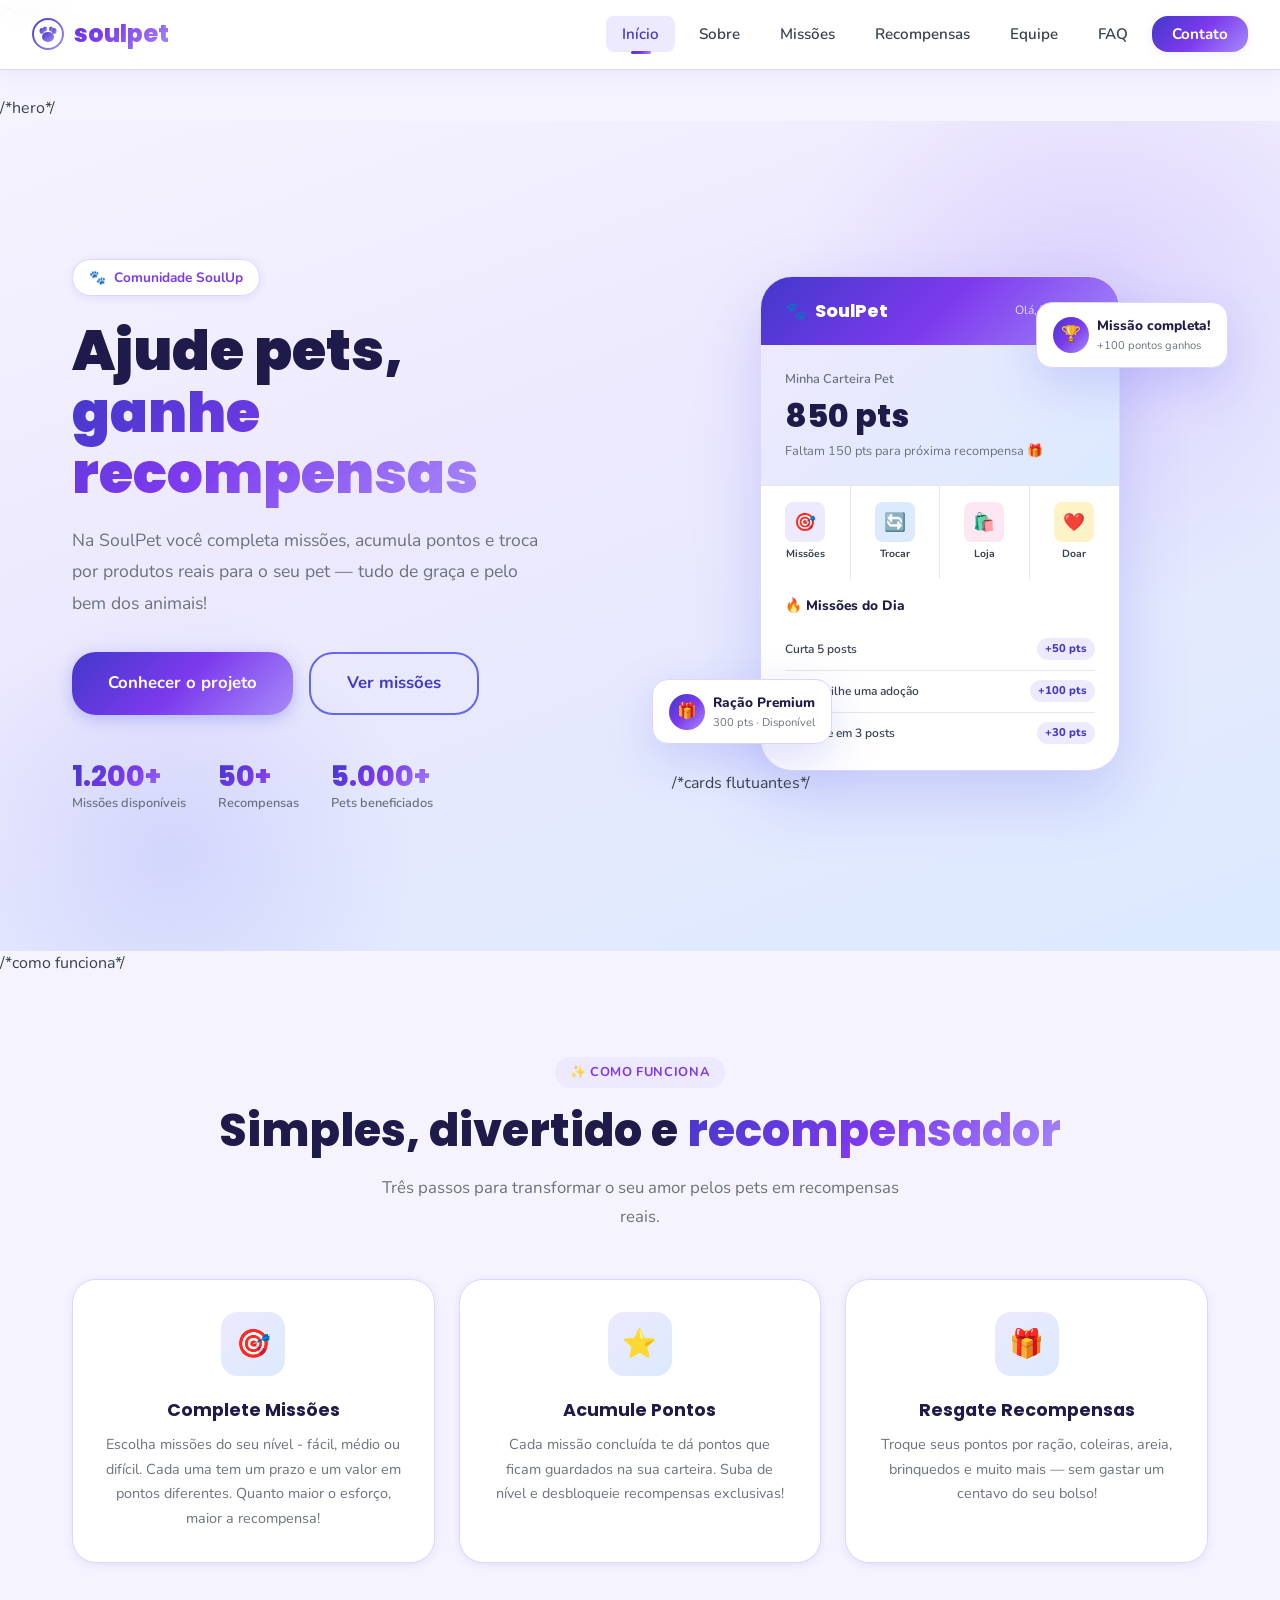
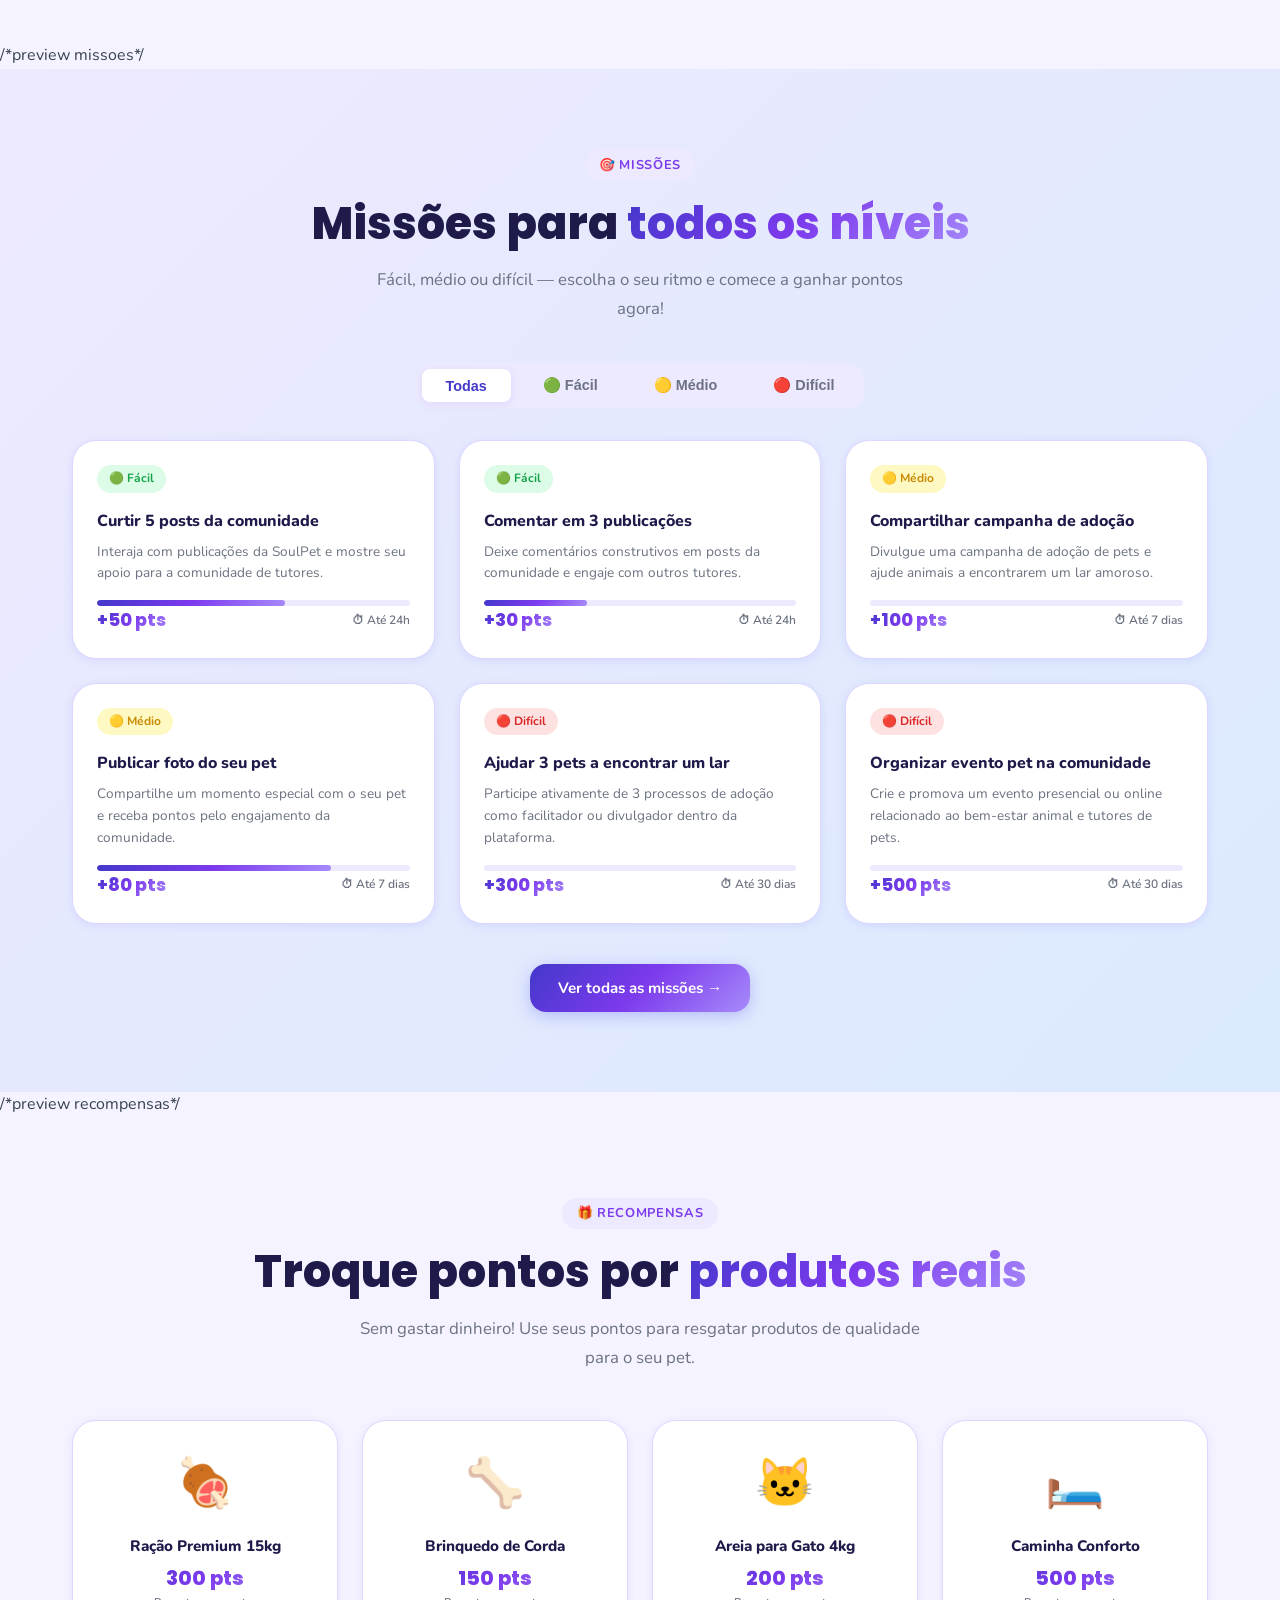
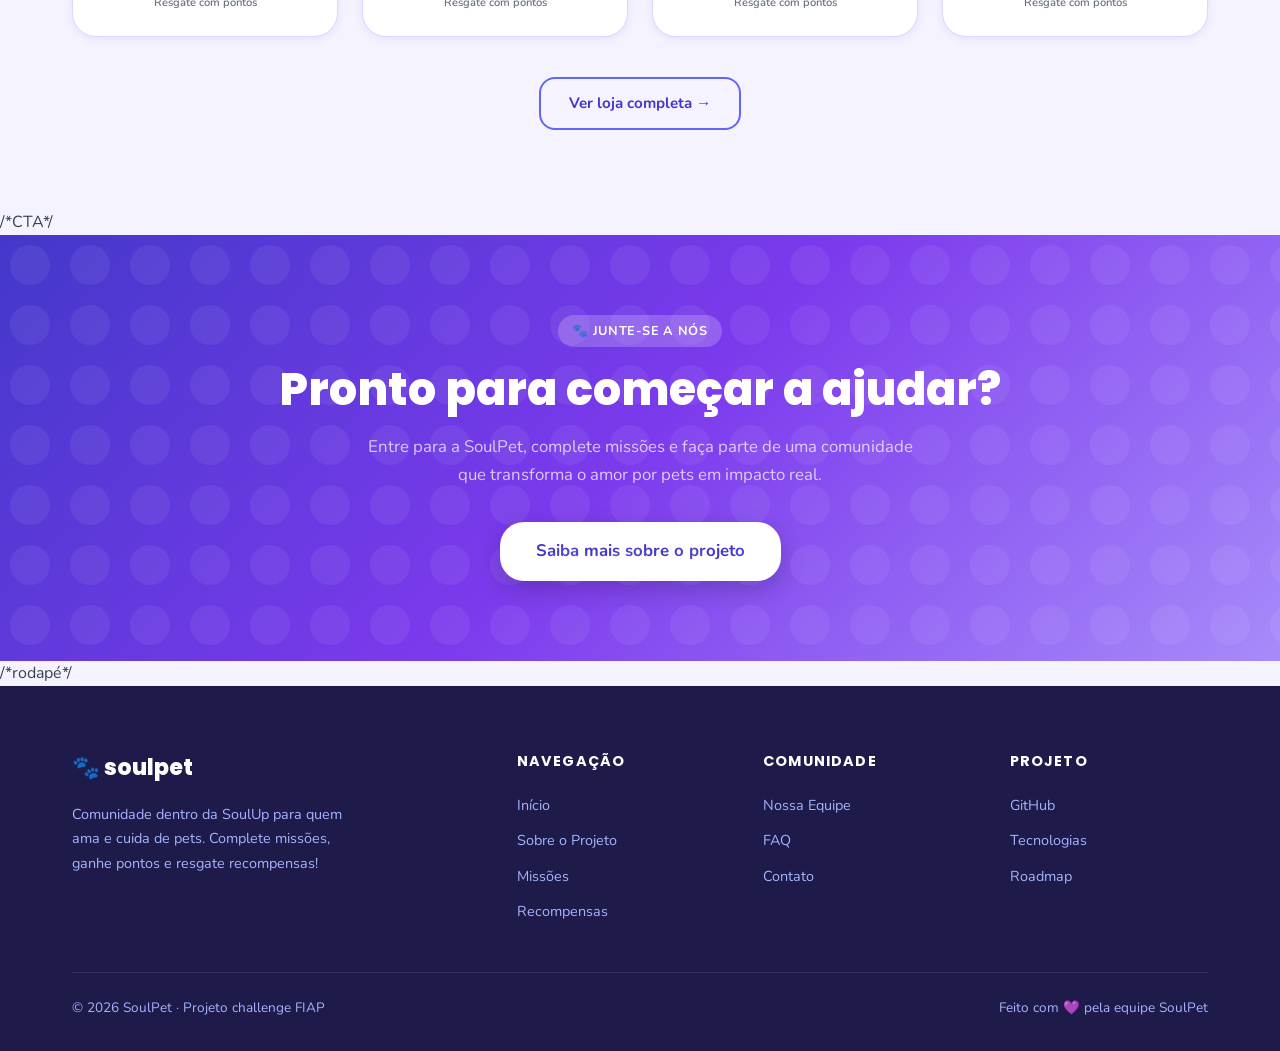
==== commit 61fae266: "adicionando comentários html" ====
--- a/index.html
+++ b/index.html
@@ -10,7 +10,7 @@
 </head>
 <body>
 
-
+  /*navbar*/
   <nav class="navbar" aria-label="Navegação principal">
     <a href="index.html" class="nav-logo" aria-label="SoulPet - Página Inicial">
       <svg width="32" height="32" viewBox="0 0 32 32" fill="none" xmlns="http://www.w3.org/2000/svg">
@@ -46,7 +46,7 @@
   </nav>
 
   <main>
-
+    /*hero*/
     <section class="hero" aria-labelledby="hero-title">
       <div class="container">
         <div class="hero-content">
@@ -132,7 +132,7 @@
             </div>
           </div>
 
-
+          /*cards flutuantes*/
           <div class="hero-floating-card card-1">
             <div class="floating-icon">🏆</div>
             <div>
@@ -152,7 +152,7 @@
       </div>
     </section>
 
-
+    /*como funciona*/
     <section class="section" aria-labelledby="how-title">
       <div class="container">
         <div class="text-center">
@@ -189,7 +189,7 @@
       </div>
     </section>
 
-
+    /*preview missoes*/
     <section class="section" style="background: var(--gradient-soft);" aria-labelledby="missions-title">
       <div class="container">
         <div class="text-center">
@@ -279,7 +279,7 @@
       </div>
     </section>
 
-
+    /*preview recompensas*/
     <section class="section" aria-labelledby="rewards-title">
       <div class="container">
         <div class="text-center">
@@ -324,7 +324,7 @@
       </div>
     </section>
 
-
+    /*CTA*/
     <section class="cta-section" aria-labelledby="cta-title">
       <div class="container">
         <span class="section-badge" style="background:rgba(255,255,255,0.2); color:white">🐾 Junte-se a nós</span>
@@ -339,7 +339,7 @@
     </section>
   </main>
 
-
+  /*rodapé*/
   <footer>
     <div class="container">
       <div class="footer-grid">
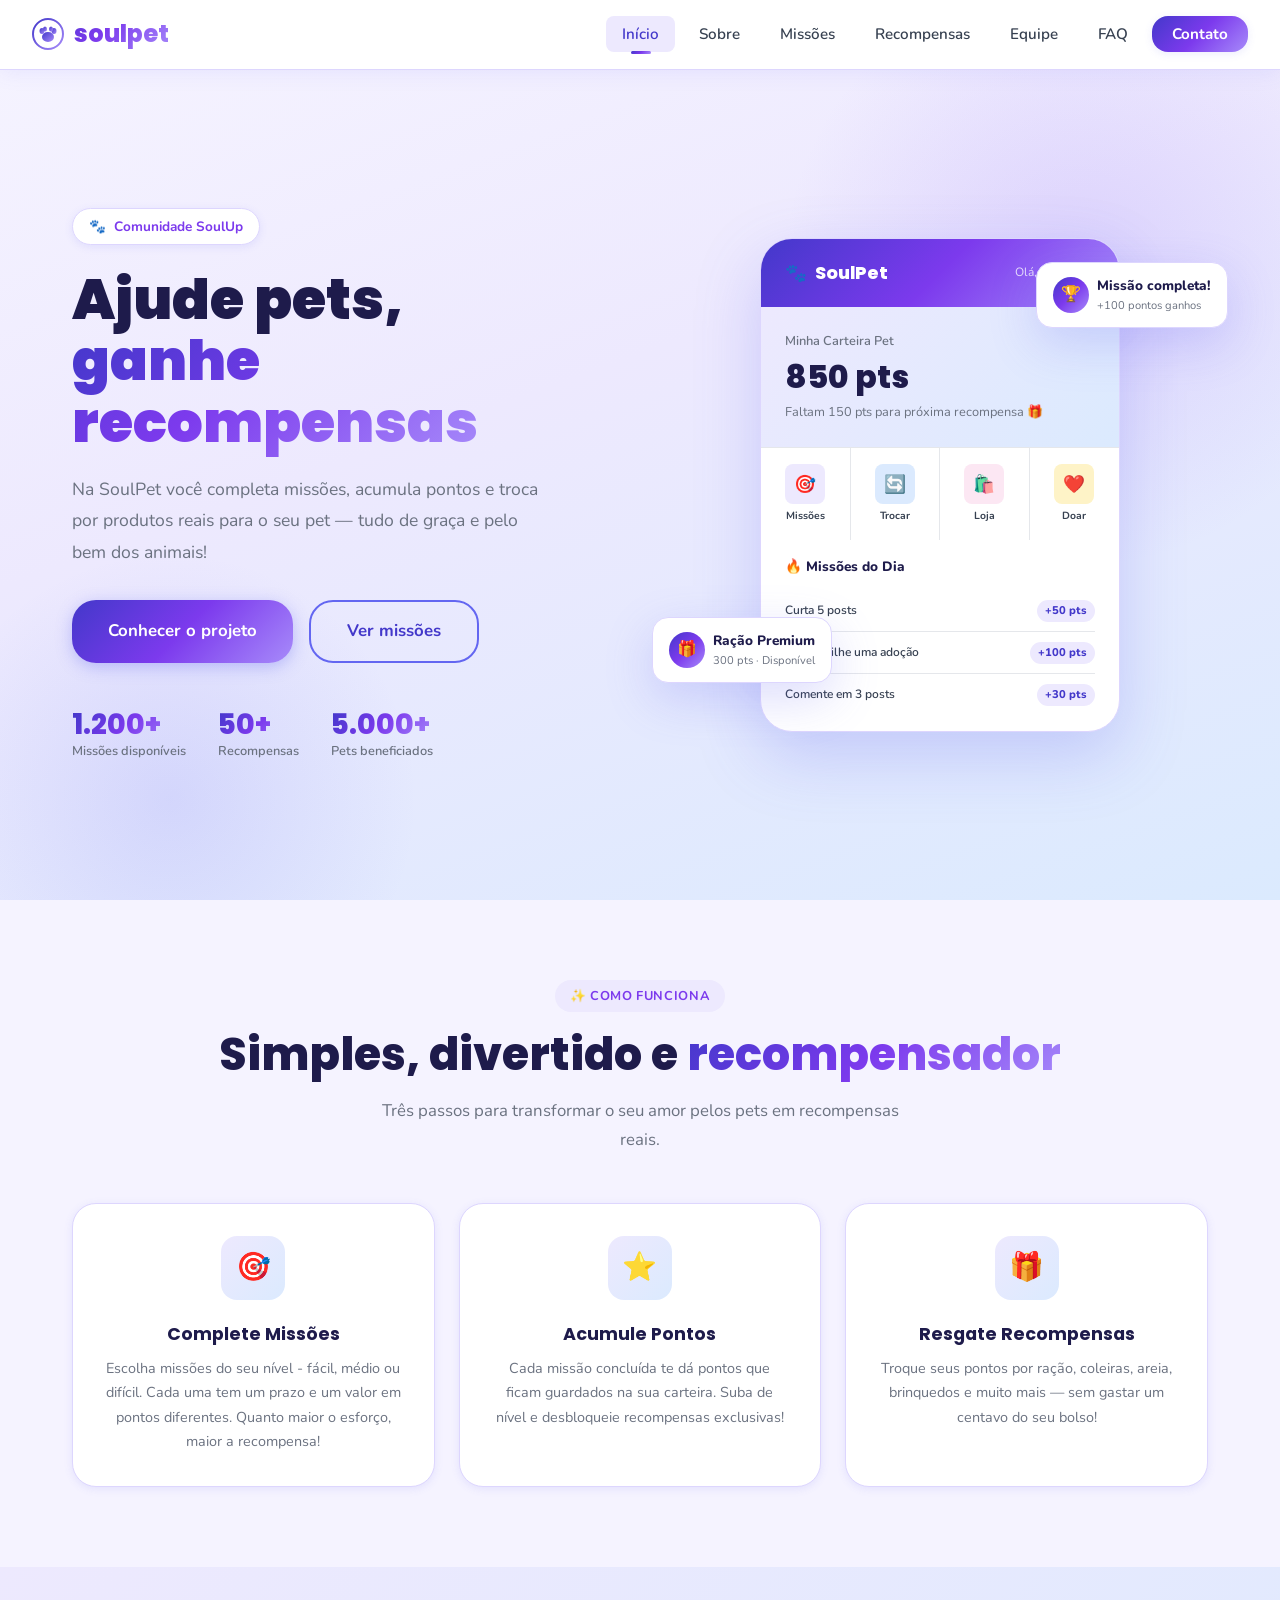
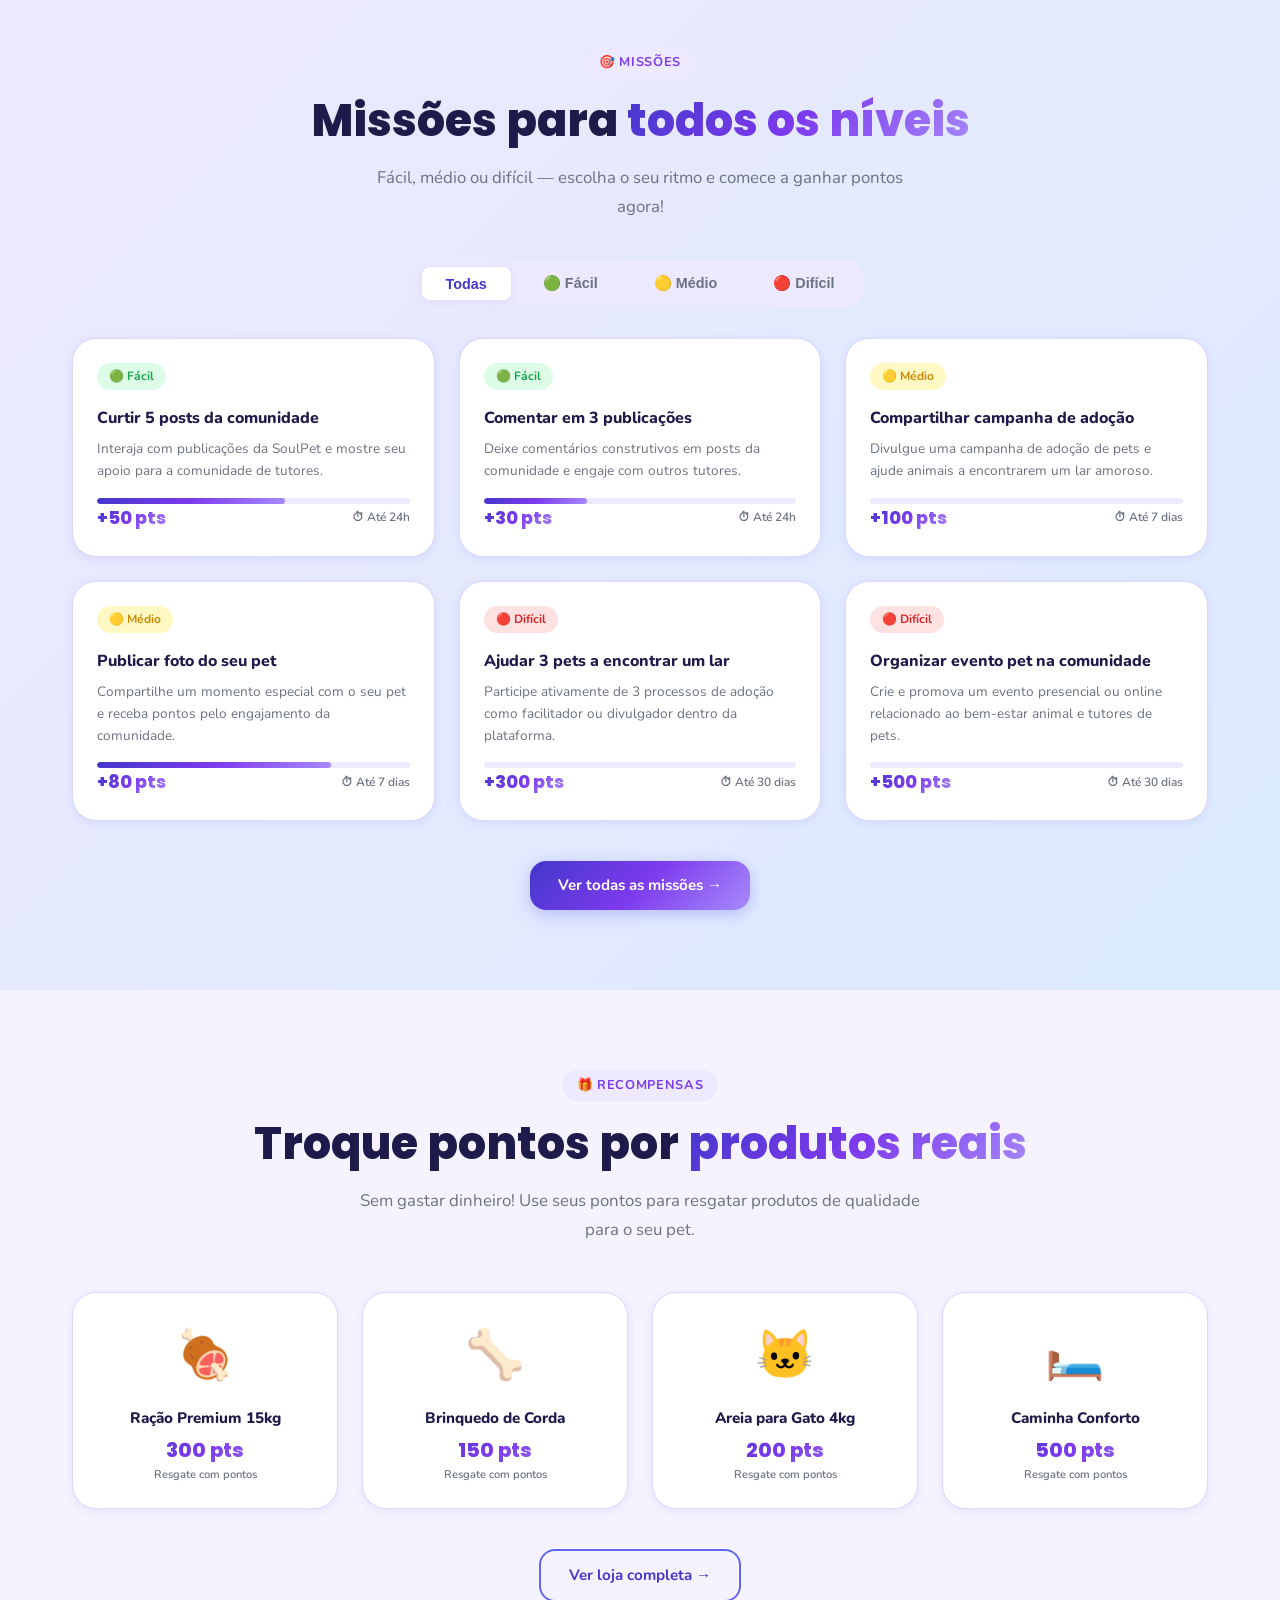
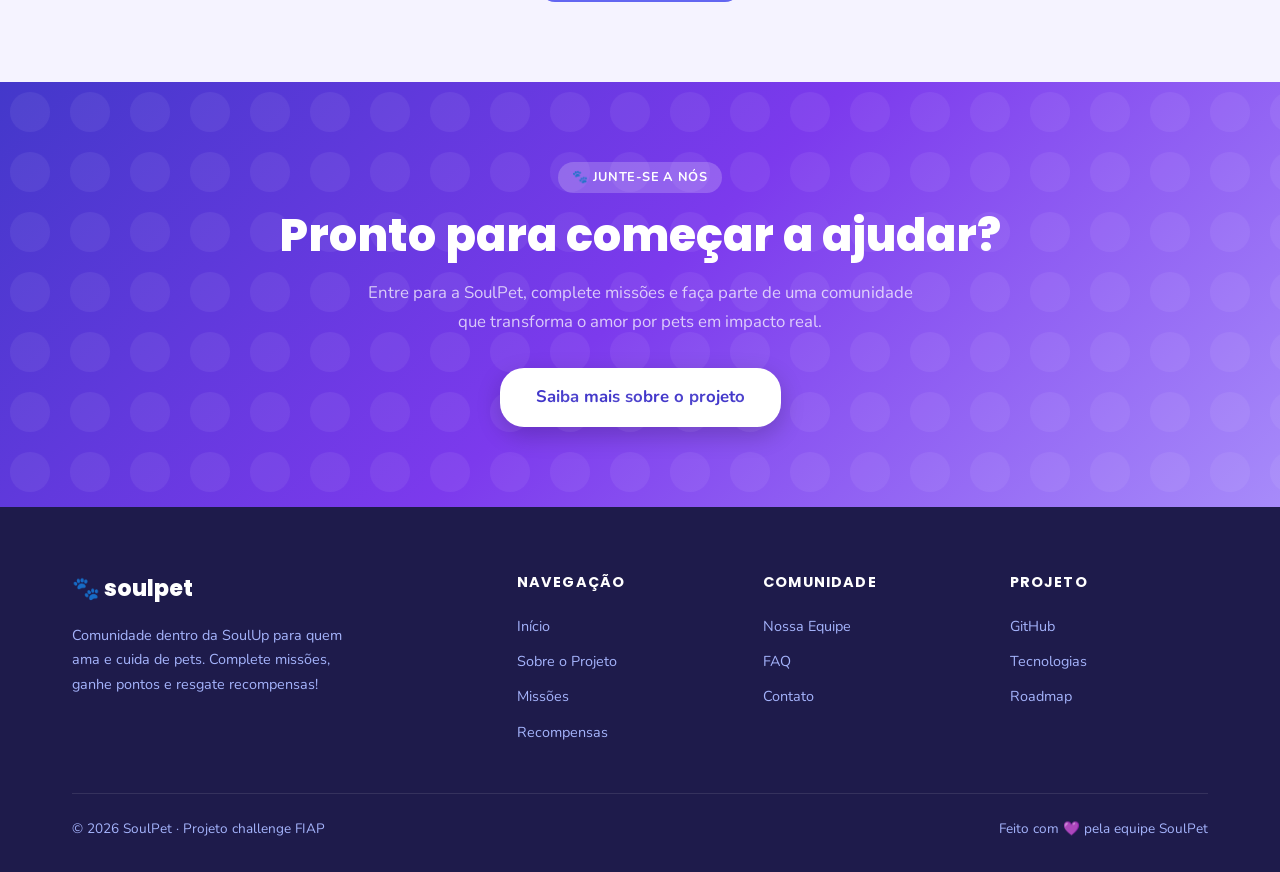
==== commit 2ee18a0a: "mudando comentários de novo..." ====
--- a/index.html
+++ b/index.html
@@ -10,7 +10,6 @@
 </head>
 <body>
 
-  /*navbar*/
   <nav class="navbar" aria-label="Navegação principal">
     <a href="index.html" class="nav-logo" aria-label="SoulPet - Página Inicial">
       <svg width="32" height="32" viewBox="0 0 32 32" fill="none" xmlns="http://www.w3.org/2000/svg">
@@ -46,7 +45,7 @@
   </nav>
 
   <main>
-    /*hero*/
+<!-- hero -->
     <section class="hero" aria-labelledby="hero-title">
       <div class="container">
         <div class="hero-content">
@@ -132,7 +131,7 @@
             </div>
           </div>
 
-          /*cards flutuantes*/
+<!-- cards flutuantes -->
           <div class="hero-floating-card card-1">
             <div class="floating-icon">🏆</div>
             <div>
@@ -152,7 +151,7 @@
       </div>
     </section>
 
-    /*como funciona*/
+<!-- como funciona -->
     <section class="section" aria-labelledby="how-title">
       <div class="container">
         <div class="text-center">
@@ -189,7 +188,7 @@
       </div>
     </section>
 
-    /*preview missoes*/
+<!-- preview missoes -->
     <section class="section" style="background: var(--gradient-soft);" aria-labelledby="missions-title">
       <div class="container">
         <div class="text-center">
@@ -279,7 +278,7 @@
       </div>
     </section>
 
-    /*preview recompensas*/
+<!-- preview recompensas -->
     <section class="section" aria-labelledby="rewards-title">
       <div class="container">
         <div class="text-center">
@@ -324,7 +323,7 @@
       </div>
     </section>
 
-    /*CTA*/
+<!-- CTA -->
     <section class="cta-section" aria-labelledby="cta-title">
       <div class="container">
         <span class="section-badge" style="background:rgba(255,255,255,0.2); color:white">🐾 Junte-se a nós</span>
@@ -339,7 +338,7 @@
     </section>
   </main>
 
-  /*rodapé*/
+<!-- rodapé -->
   <footer>
     <div class="container">
       <div class="footer-grid">
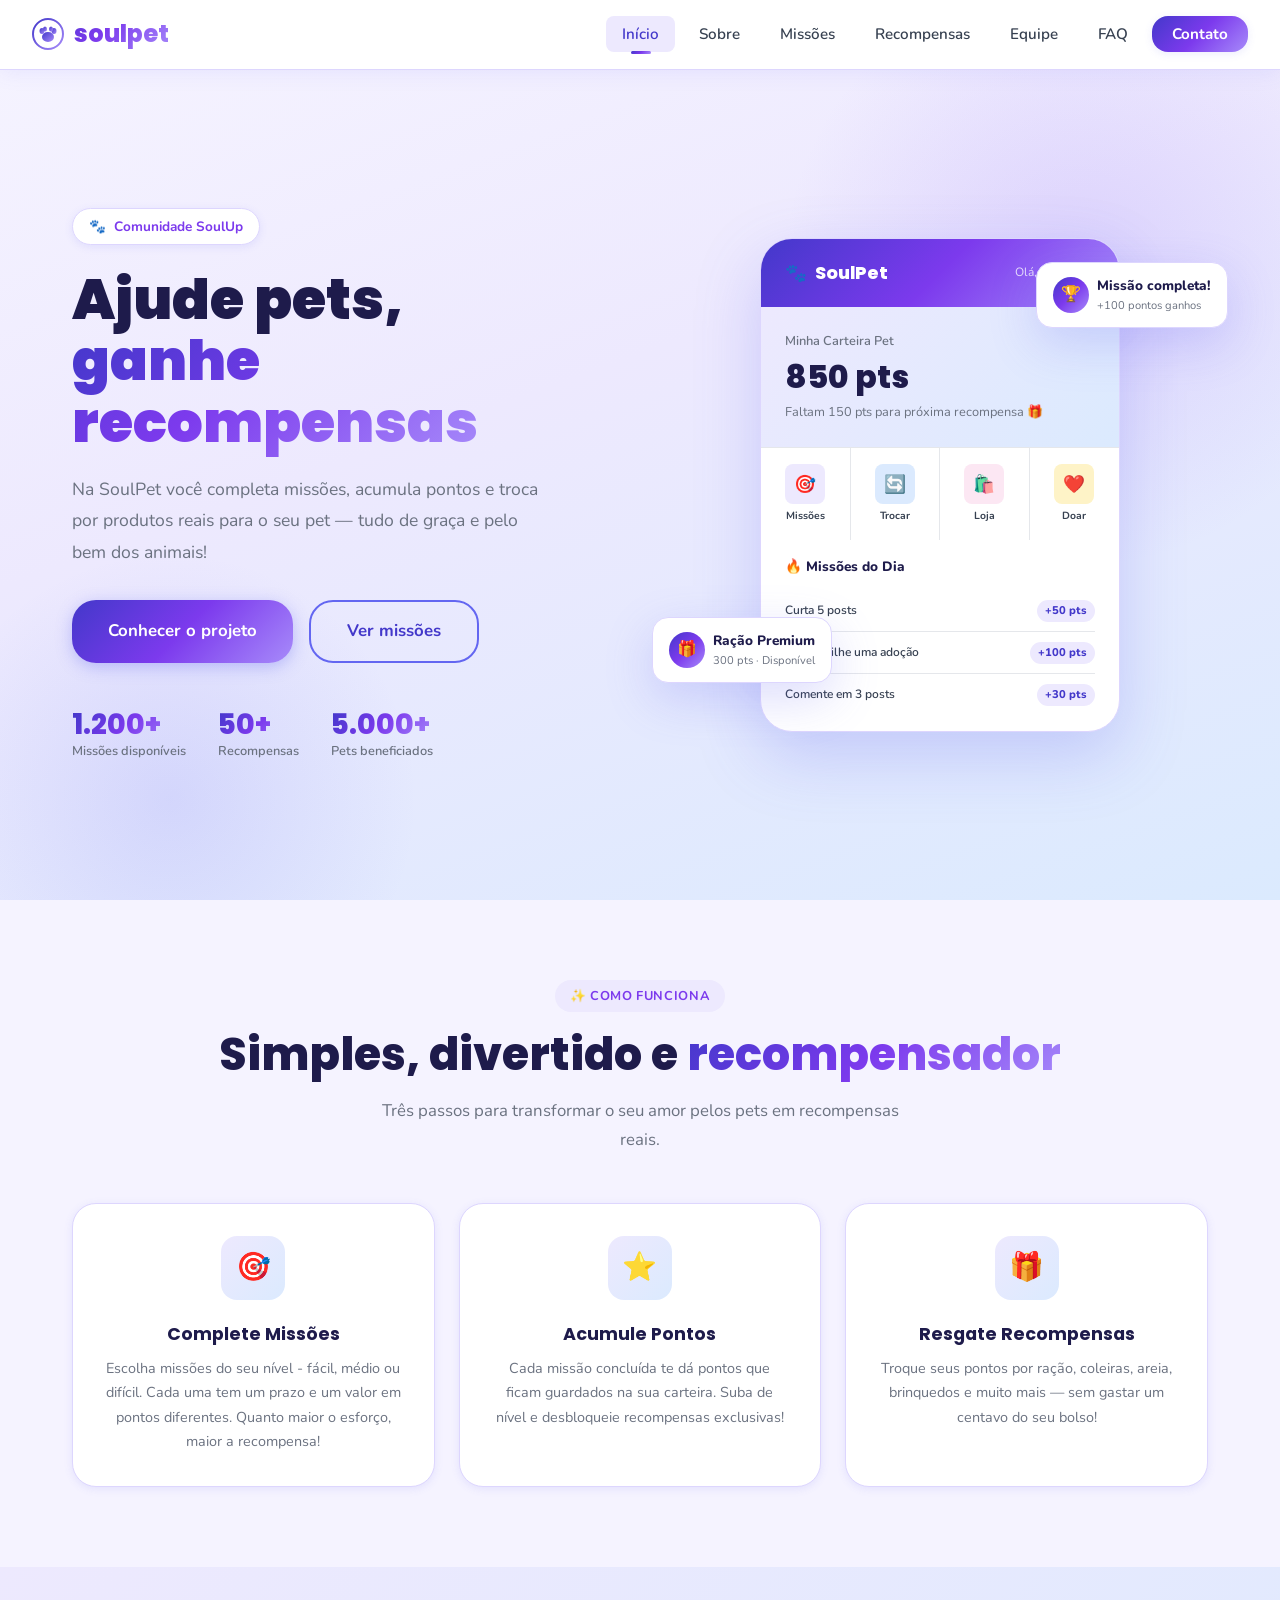
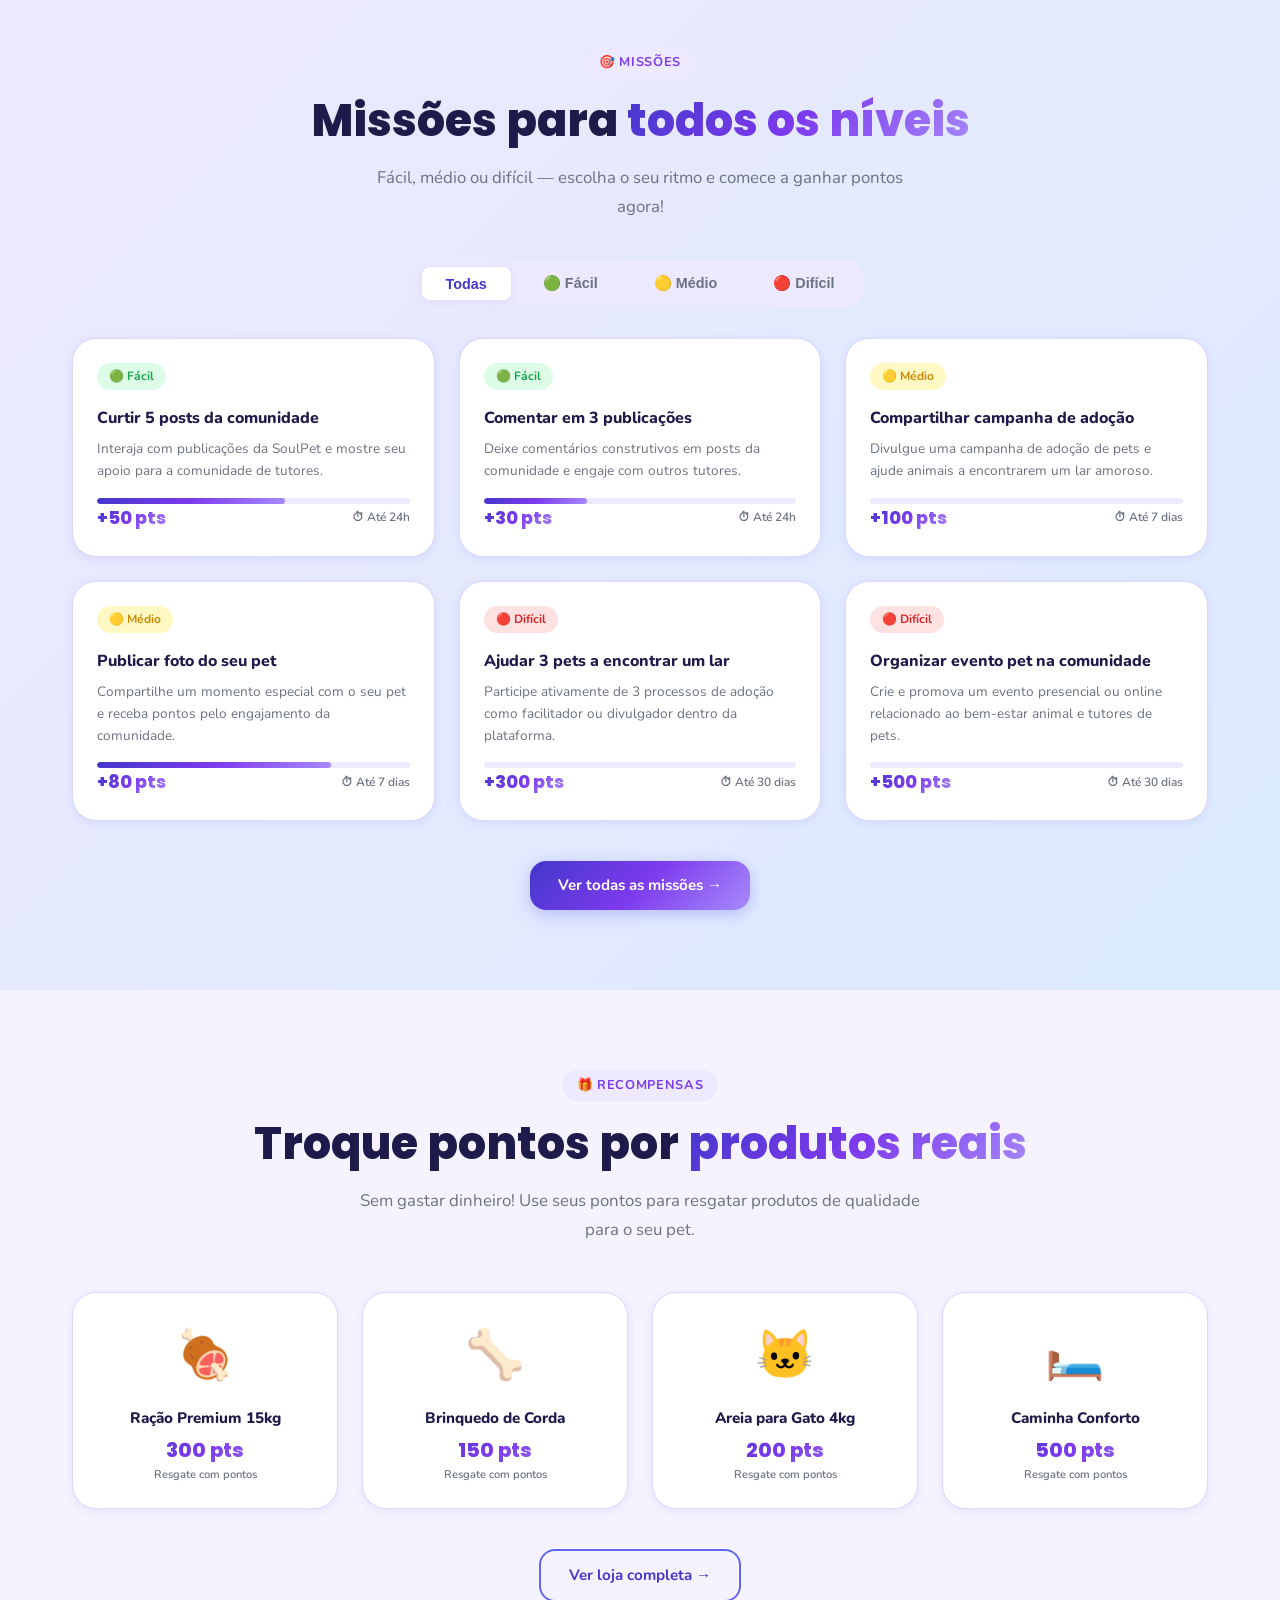
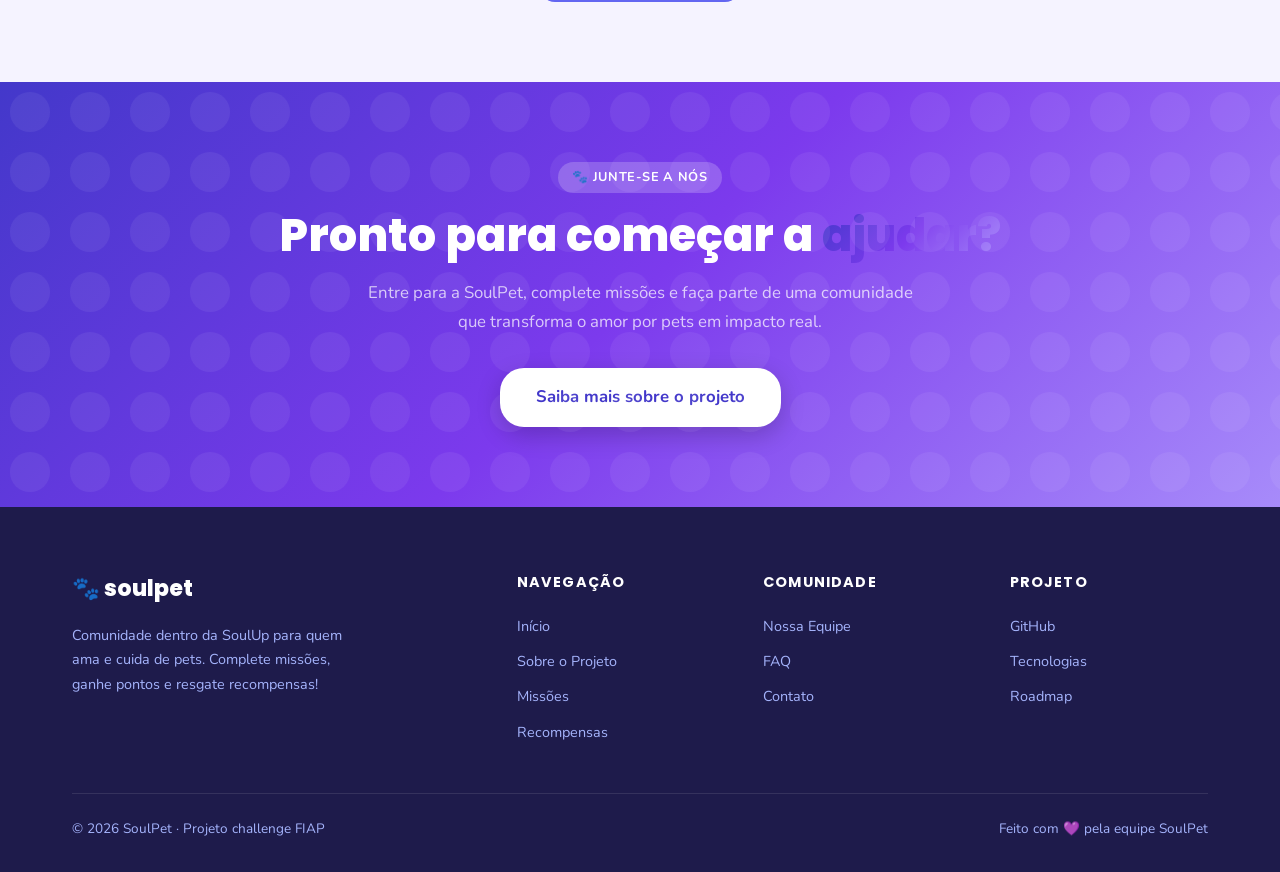
==== commit bf984388: "SystemTypesFolder adicionada ao controle de versão" ====
--- a/index.html
+++ b/index.html
@@ -9,6 +9,7 @@
   <link rel="icon" href="data:image/svg+xml,<svg xmlns='http://www.w3.org/2000/svg' viewBox='0 0 100 100'><text y='.9em' font-size='90'>🐾</text></svg>" />
 </head>
 <body>
+
 
   <nav class="navbar" aria-label="Navegação principal">
     <a href="index.html" class="nav-logo" aria-label="SoulPet - Página Inicial">
@@ -45,7 +46,7 @@
   </nav>
 
   <main>
-<!-- hero -->
+
     <section class="hero" aria-labelledby="hero-title">
       <div class="container">
         <div class="hero-content">
@@ -131,7 +132,7 @@
             </div>
           </div>
 
-<!-- cards flutuantes -->
+
           <div class="hero-floating-card card-1">
             <div class="floating-icon">🏆</div>
             <div>
@@ -151,7 +152,7 @@
       </div>
     </section>
 
-<!-- como funciona -->
+
     <section class="section" aria-labelledby="how-title">
       <div class="container">
         <div class="text-center">
@@ -188,7 +189,7 @@
       </div>
     </section>
 
-<!-- preview missoes -->
+
     <section class="section" style="background: var(--gradient-soft);" aria-labelledby="missions-title">
       <div class="container">
         <div class="text-center">
@@ -278,7 +279,7 @@
       </div>
     </section>
 
-<!-- preview recompensas -->
+
     <section class="section" aria-labelledby="rewards-title">
       <div class="container">
         <div class="text-center">
@@ -323,11 +324,11 @@
       </div>
     </section>
 
-<!-- CTA -->
+
     <section class="cta-section" aria-labelledby="cta-title">
       <div class="container">
         <span class="section-badge" style="background:rgba(255,255,255,0.2); color:white">🐾 Junte-se a nós</span>
-        <h2 class="section-title" id="cta-title">Pronto para começar a ajudar?</h2>
+        <h2 class="section-title" id="cta-title">Pronto para começar a <span style="color:var(--lilac)">ajudar?</span></h2>
         <p class="section-subtitle" style="color: rgba(255,255,255,0.85)">
           Entre para a SoulPet, complete missões e faça parte de uma comunidade que transforma o amor por pets em impacto real.
         </p>
@@ -338,7 +339,7 @@
     </section>
   </main>
 
-<!-- rodapé -->
+
   <footer>
     <div class="container">
       <div class="footer-grid">
--- a/css/style.css
+++ b/css/style.css
@@ -1,13 +1,1714 @@
-@import url('./variaveis.css');
-@import url('./global.css');
-@import url('./header.css');
-@import url('./footer.css');
-@import url('./index.css');
-@import url('./paginas.css');
-@import url('./sobre.css');
-@import url('./integrantes.css');
-@import url('./faq.css');
-@import url('./contato.css');
-@import url('./missoes.css');
-@import url('./recompensas.css');
-@import url('./responsivo.css');+@import url('https://fonts.googleapis.com/css2?family=Nunito:wght@400;500;600;700;800;900&family=Poppins:wght@400;500;600;700;800&display=swap');
+
+
+:root {
+  --primary: #4338CA;
+  --primary-light: #6366F1;
+  --secondary: #7C3AED;
+  --accent: #A78BFA;
+  --lilac: #C4B5FD;
+  --lilac-light: #EDE9FE;
+  --blue: #3B82F6;
+  --blue-light: #93C5FD;
+  --gradient: linear-gradient(135deg, #4338CA 0%, #7C3AED 50%, #A78BFA 100%);
+  --gradient-soft: linear-gradient(135deg, #EDE9FE 0%, #DBEAFE 100%);
+  --white: #FFFFFF;
+  --bg: #F5F3FF;
+  --bg-card: #FFFFFF;
+  --text-dark: #1E1B4B;
+  --text-body: #374151;
+  --text-muted: #6B7280;
+  --border: #E5E7EB;
+  --border-soft: #DDD6FE;
+  --shadow-sm: 0 2px 8px rgba(99, 102, 241, 0.12);
+  --shadow-md: 0 8px 24px rgba(99, 102, 241, 0.18);
+  --shadow-lg: 0 16px 48px rgba(99, 102, 241, 0.22);
+  --radius-sm: 8px;
+  --radius-md: 16px;
+  --radius-lg: 24px;
+  --radius-xl: 32px;
+  --font-display: 'Poppins', sans-serif;
+  --font-body: 'Nunito', sans-serif;
+}
+
+
+*, *::before, *::after {
+  box-sizing: border-box;
+  margin: 0;
+  padding: 0;
+}
+
+html {
+  scroll-behavior: smooth;
+}
+
+body {
+  font-family: var(--font-body);
+  background-color: var(--bg);
+  color: var(--text-body);
+  line-height: 1.6;
+  min-height: 100vh;
+}
+
+img {
+  max-width: 100%;
+  height: auto;
+  display: block;
+}
+
+a {
+  text-decoration: none;
+  color: inherit;
+}
+
+ul {
+  list-style: none;
+}
+
+
+.navbar {
+  position: fixed;
+  top: 0;
+  left: 0;
+  right: 0;
+  z-index: 1000;
+  background: rgba(255, 255, 255, 0.95);
+  backdrop-filter: blur(16px);
+  -webkit-backdrop-filter: blur(16px);
+  border-bottom: 1px solid var(--border-soft);
+  padding: 0 2rem;
+  height: 70px;
+  display: flex;
+  align-items: center;
+  justify-content: space-between;
+  box-shadow: 0 2px 20px rgba(99, 102, 241, 0.1);
+  transition: all 0.3s ease;
+}
+
+.navbar.scrolled {
+  box-shadow: 0 4px 30px rgba(99, 102, 241, 0.2);
+}
+
+.nav-logo {
+  display: flex;
+  align-items: center;
+  gap: 10px;
+  font-family: var(--font-display);
+  font-weight: 800;
+  font-size: 1.5rem;
+  background: var(--gradient);
+  -webkit-background-clip: text;
+  -webkit-text-fill-color: transparent;
+  background-clip: text;
+}
+
+.nav-logo svg {
+  flex-shrink: 0;
+}
+
+.nav-menu {
+  display: flex;
+  align-items: center;
+  gap: 0.5rem;
+}
+
+.nav-link {
+  font-family: var(--font-body);
+  font-weight: 600;
+  font-size: 0.95rem;
+  color: var(--text-body);
+  padding: 0.5rem 1rem;
+  border-radius: var(--radius-sm);
+  transition: all 0.2s ease;
+  position: relative;
+}
+
+.nav-link:hover,
+.nav-link.active {
+  color: var(--primary);
+  background: var(--lilac-light);
+}
+
+.nav-link.active::after {
+  content: '';
+  position: absolute;
+  bottom: -2px;
+  left: 50%;
+  transform: translateX(-50%);
+  width: 20px;
+  height: 3px;
+  background: var(--gradient);
+  border-radius: 2px;
+}
+
+.nav-cta {
+  background: var(--gradient);
+  color: white !important;
+  padding: 0.5rem 1.25rem;
+  border-radius: var(--radius-md);
+  font-weight: 700;
+  box-shadow: var(--shadow-sm);
+  transition: all 0.3s ease;
+}
+
+.nav-cta:hover {
+  transform: translateY(-1px);
+  box-shadow: var(--shadow-md);
+  background: var(--lilac-light) !important;
+  color: var(--primary) !important;
+}
+
+
+.nav-toggle {
+  display: none;
+  flex-direction: column;
+  gap: 5px;
+  cursor: pointer;
+  padding: 8px;
+  border-radius: var(--radius-sm);
+  transition: background 0.2s ease;
+  border: none;
+  background: none;
+}
+
+.nav-toggle:hover {
+  background: var(--lilac-light);
+}
+
+.nav-toggle span {
+  display: block;
+  width: 24px;
+  height: 2.5px;
+  background: var(--text-dark);
+  border-radius: 2px;
+  transition: all 0.3s ease;
+}
+
+.nav-toggle.active span:nth-child(1) {
+  transform: translateY(7.5px) rotate(45deg);
+}
+
+.nav-toggle.active span:nth-child(2) {
+  opacity: 0;
+  transform: scaleX(0);
+}
+
+.nav-toggle.active span:nth-child(3) {
+  transform: translateY(-7.5px) rotate(-45deg);
+}
+
+
+main {
+  padding-top: 70px;
+}
+
+.container {
+  max-width: 1200px;
+  margin: 0 auto;
+  padding: 0 2rem;
+}
+
+.section {
+  padding: 5rem 0;
+}
+
+.section-sm {
+  padding: 3rem 0;
+}
+
+
+.section-badge {
+  display: inline-flex;
+  align-items: center;
+  gap: 6px;
+  background: var(--lilac-light);
+  color: var(--secondary);
+  font-weight: 700;
+  font-size: 0.8rem;
+  padding: 0.35rem 0.9rem;
+  border-radius: 50px;
+  letter-spacing: 0.05em;
+  text-transform: uppercase;
+  margin-bottom: 1rem;
+}
+
+.section-title {
+  font-family: var(--font-display);
+  font-weight: 800;
+  font-size: clamp(1.8rem, 4vw, 2.8rem);
+  color: var(--text-dark);
+  line-height: 1.2;
+  margin-bottom: 1rem;
+}
+
+.section-title span {
+  background: var(--gradient);
+  -webkit-background-clip: text;
+  -webkit-text-fill-color: transparent;
+  background-clip: text;
+}
+
+.section-subtitle {
+  font-size: 1.05rem;
+  color: var(--text-muted);
+  max-width: 560px;
+  line-height: 1.7;
+}
+
+.text-center {
+  text-align: center;
+}
+
+.text-center .section-subtitle {
+  margin: 0 auto;
+}
+
+
+.btn {
+  display: inline-flex;
+  align-items: center;
+  gap: 8px;
+  font-family: var(--font-body);
+  font-weight: 700;
+  font-size: 0.95rem;
+  padding: 0.75rem 1.75rem;
+  border-radius: var(--radius-md);
+  border: none;
+  cursor: pointer;
+  transition: all 0.3s ease;
+  text-decoration: none;
+}
+
+.btn-primary {
+  background: var(--gradient);
+  color: white;
+  box-shadow: 0 4px 16px rgba(99, 102, 241, 0.35);
+}
+
+.btn-primary:hover {
+  transform: translateY(-2px);
+  box-shadow: 0 8px 24px rgba(99, 102, 241, 0.45);
+}
+
+.btn-outline {
+  background: transparent;
+  color: var(--primary);
+  border: 2px solid var(--primary-light);
+}
+
+.btn-outline:hover {
+  background: var(--lilac-light);
+  border-color: var(--primary);
+  transform: translateY(-2px);
+}
+
+.btn-ghost {
+  background: var(--lilac-light);
+  color: var(--secondary);
+}
+
+.btn-ghost:hover {
+  background: var(--lilac);
+  color: white;
+  transform: translateY(-1px);
+}
+
+.btn-lg {
+  padding: 1rem 2.25rem;
+  font-size: 1.05rem;
+  border-radius: var(--radius-lg);
+}
+
+.btn-sm {
+  padding: 0.5rem 1.1rem;
+  font-size: 0.85rem;
+  border-radius: var(--radius-sm);
+}
+
+
+.card {
+  background: var(--bg-card);
+  border-radius: var(--radius-lg);
+  box-shadow: var(--shadow-sm);
+  border: 1px solid var(--border-soft);
+  transition: all 0.3s ease;
+  overflow: hidden;
+}
+
+.card:hover {
+  transform: translateY(-4px);
+  box-shadow: var(--shadow-md);
+}
+
+
+.hero {
+  min-height: calc(100vh - 70px);
+  display: flex;
+  align-items: center;
+  position: relative;
+  overflow: hidden;
+  background: linear-gradient(160deg, #F5F3FF 0%, #EDE9FE 40%, #DBEAFE 100%);
+}
+
+.hero::before {
+  content: '';
+  position: absolute;
+  top: -100px;
+  right: -100px;
+  width: 600px;
+  height: 600px;
+  background: radial-gradient(circle, rgba(167, 139, 250, 0.25) 0%, transparent 70%);
+  pointer-events: none;
+}
+
+.hero::after {
+  content: '';
+  position: absolute;
+  bottom: -150px;
+  left: -80px;
+  width: 500px;
+  height: 500px;
+  background: radial-gradient(circle, rgba(99, 102, 241, 0.15) 0%, transparent 70%);
+  pointer-events: none;
+}
+
+.hero .container {
+  display: grid;
+  grid-template-columns: 1fr 1fr;
+  gap: 4rem;
+  align-items: center;
+  position: relative;
+  z-index: 1;
+  padding-top: 3rem;
+  padding-bottom: 3rem;
+}
+
+.hero-content {}
+
+.hero-eyebrow {
+  display: inline-flex;
+  align-items: center;
+  gap: 8px;
+  background: white;
+  border: 1px solid var(--border-soft);
+  border-radius: 50px;
+  padding: 0.4rem 1rem;
+  font-size: 0.85rem;
+  font-weight: 700;
+  color: var(--secondary);
+  margin-bottom: 1.5rem;
+  box-shadow: var(--shadow-sm);
+  animation: fadeSlideDown 0.6s ease both;
+}
+
+.hero-title {
+  font-family: var(--font-display);
+  font-weight: 900;
+  font-size: clamp(2.2rem, 5vw, 3.5rem);
+  color: var(--text-dark);
+  line-height: 1.1;
+  margin-bottom: 1.25rem;
+  animation: fadeSlideDown 0.7s ease both;
+}
+
+.hero-title .gradient-text {
+  background: var(--gradient);
+  -webkit-background-clip: text;
+  -webkit-text-fill-color: transparent;
+  background-clip: text;
+}
+
+.hero-desc {
+  font-size: 1.1rem;
+  color: var(--text-muted);
+  line-height: 1.8;
+  margin-bottom: 2rem;
+  max-width: 480px;
+  animation: fadeSlideDown 0.8s ease both;
+}
+
+.hero-actions {
+  display: flex;
+  gap: 1rem;
+  flex-wrap: wrap;
+  animation: fadeSlideDown 0.9s ease both;
+}
+
+.hero-stats {
+  display: flex;
+  gap: 2rem;
+  margin-top: 3rem;
+  animation: fadeSlideDown 1s ease both;
+}
+
+.hero-stat-item {}
+
+.hero-stat-number {
+  font-family: var(--font-display);
+  font-weight: 800;
+  font-size: 1.75rem;
+  background: var(--gradient);
+  -webkit-background-clip: text;
+  -webkit-text-fill-color: transparent;
+  background-clip: text;
+  line-height: 1;
+}
+
+.hero-stat-label {
+  font-size: 0.8rem;
+  color: var(--text-muted);
+  font-weight: 600;
+  margin-top: 2px;
+}
+
+.hero-visual {
+  position: relative;
+  animation: fadeSlideUp 0.9s ease both;
+}
+
+.hero-mockup {
+  background: white;
+  border-radius: var(--radius-xl);
+  box-shadow: 0 24px 64px rgba(99, 102, 241, 0.25);
+  border: 1px solid var(--border-soft);
+  overflow: hidden;
+  max-width: 360px;
+  margin: 0 auto;
+}
+
+.mockup-header {
+  background: var(--gradient);
+  padding: 1.25rem 1.5rem;
+  color: white;
+  display: flex;
+  align-items: center;
+  justify-content: space-between;
+}
+
+.mockup-header-logo {
+  font-family: var(--font-display);
+  font-weight: 800;
+  font-size: 1.1rem;
+  display: flex;
+  align-items: center;
+  gap: 8px;
+}
+
+.mockup-balance {
+  padding: 1.5rem;
+  background: var(--gradient-soft);
+}
+
+.mockup-balance-label {
+  font-size: 0.8rem;
+  color: var(--text-muted);
+  font-weight: 600;
+}
+
+.mockup-balance-value {
+  font-family: var(--font-display);
+  font-weight: 800;
+  font-size: 2rem;
+  color: var(--text-dark);
+}
+
+.mockup-balance-sub {
+  font-size: 0.8rem;
+  color: var(--text-muted);
+}
+
+.mockup-grid {
+  display: grid;
+  grid-template-columns: repeat(4, 1fr);
+  gap: 0;
+  border-top: 1px solid var(--border);
+}
+
+.mockup-grid-item {
+  padding: 1rem 0.5rem;
+  text-align: center;
+  border-right: 1px solid var(--border);
+}
+
+.mockup-grid-item:last-child {
+  border-right: none;
+}
+
+.mockup-grid-icon {
+  width: 40px;
+  height: 40px;
+  border-radius: var(--radius-sm);
+  display: flex;
+  align-items: center;
+  justify-content: center;
+  margin: 0 auto 4px;
+  font-size: 1.1rem;
+}
+
+.mockup-grid-label {
+  font-size: 0.65rem;
+  font-weight: 700;
+  color: var(--text-body);
+}
+
+.mockup-missions {
+  padding: 1rem 1.5rem;
+}
+
+.mockup-missions-title {
+  font-weight: 800;
+  font-size: 0.85rem;
+  color: var(--text-dark);
+  margin-bottom: 0.75rem;
+}
+
+.mockup-mission-item {
+  display: flex;
+  align-items: center;
+  justify-content: space-between;
+  padding: 0.6rem 0;
+  border-bottom: 1px solid var(--border);
+}
+
+.mockup-mission-item:last-child {
+  border-bottom: none;
+}
+
+.mockup-mission-text {
+  font-size: 0.75rem;
+  font-weight: 600;
+  color: var(--text-body);
+}
+
+.mockup-mission-pts {
+  font-size: 0.7rem;
+  font-weight: 800;
+  color: var(--primary);
+  background: var(--lilac-light);
+  padding: 2px 8px;
+  border-radius: 50px;
+}
+
+.hero-floating-card {
+  position: absolute;
+  background: white;
+  border-radius: var(--radius-md);
+  box-shadow: var(--shadow-lg);
+  border: 1px solid var(--border-soft);
+  padding: 0.75rem 1rem;
+  display: flex;
+  align-items: center;
+  gap: 8px;
+  animation: float 3s ease-in-out infinite;
+}
+
+.hero-floating-card.card-1 {
+  top: 5%;
+  right: -20px;
+  animation-delay: 0s;
+}
+
+.hero-floating-card.card-2 {
+  bottom: 10%;
+  left: -20px;
+  animation-delay: 1.5s;
+}
+
+.floating-icon {
+  width: 36px;
+  height: 36px;
+  border-radius: 50%;
+  background: var(--gradient);
+  display: flex;
+  align-items: center;
+  justify-content: center;
+  font-size: 1rem;
+  flex-shrink: 0;
+}
+
+.floating-text-main {
+  font-weight: 800;
+  font-size: 0.85rem;
+  color: var(--text-dark);
+}
+
+.floating-text-sub {
+  font-size: 0.7rem;
+  color: var(--text-muted);
+}
+
+
+.features-grid {
+  display: grid;
+  grid-template-columns: repeat(3, 1fr);
+  gap: 1.5rem;
+  margin-top: 3rem;
+}
+
+.feature-card {
+  padding: 2rem;
+  text-align: center;
+}
+
+.feature-icon {
+  width: 64px;
+  height: 64px;
+  background: var(--gradient-soft);
+  border-radius: var(--radius-md);
+  display: flex;
+  align-items: center;
+  justify-content: center;
+  font-size: 1.75rem;
+  margin: 0 auto 1.25rem;
+  transition: all 0.3s ease;
+}
+
+.feature-card:hover .feature-icon {
+  background: var(--gradient);
+  transform: scale(1.1) rotate(5deg);
+}
+
+.feature-title {
+  font-family: var(--font-display);
+  font-weight: 700;
+  font-size: 1.1rem;
+  color: var(--text-dark);
+  margin-bottom: 0.5rem;
+}
+
+.feature-desc {
+  font-size: 0.9rem;
+  color: var(--text-muted);
+  line-height: 1.7;
+}
+
+
+.missions-tabs {
+  display: flex;
+  gap: 0.5rem;
+  background: var(--lilac-light);
+  padding: 6px;
+  border-radius: var(--radius-md);
+  width: fit-content;
+  margin: 2.5rem auto 2rem;
+}
+
+.missions-tab {
+  padding: 0.5rem 1.5rem;
+  border-radius: var(--radius-sm);
+  font-weight: 700;
+  font-size: 0.9rem;
+  cursor: pointer;
+  transition: all 0.2s ease;
+  color: var(--text-muted);
+  border: none;
+  background: none;
+}
+
+.missions-tab.active {
+  background: white;
+  color: var(--primary);
+  box-shadow: var(--shadow-sm);
+}
+
+.missions-grid {
+  display: grid;
+  grid-template-columns: repeat(3, 1fr);
+  gap: 1.5rem;
+}
+
+.mission-card {
+  padding: 1.5rem;
+  position: relative;
+}
+
+.mission-difficulty {
+  display: inline-flex;
+  align-items: center;
+  gap: 4px;
+  padding: 0.25rem 0.75rem;
+  border-radius: 50px;
+  font-size: 0.75rem;
+  font-weight: 700;
+  margin-bottom: 1rem;
+}
+
+.difficulty-easy {
+  background: #DCFCE7;
+  color: #16A34A;
+}
+
+.difficulty-medium {
+  background: #FEF9C3;
+  color: #CA8A04;
+}
+
+.difficulty-hard {
+  background: #FEE2E2;
+  color: #DC2626;
+}
+
+.mission-title {
+  font-weight: 800;
+  font-size: 1rem;
+  color: var(--text-dark);
+  margin-bottom: 0.4rem;
+}
+
+.mission-desc {
+  font-size: 0.85rem;
+  color: var(--text-muted);
+  margin-bottom: 1rem;
+  line-height: 1.6;
+}
+
+.mission-footer {
+  display: flex;
+  align-items: center;
+  justify-content: space-between;
+}
+
+.mission-pts {
+  font-family: var(--font-display);
+  font-weight: 800;
+  font-size: 1.1rem;
+  background: var(--gradient);
+  -webkit-background-clip: text;
+  -webkit-text-fill-color: transparent;
+  background-clip: text;
+}
+
+.mission-deadline {
+  font-size: 0.75rem;
+  color: var(--text-muted);
+  font-weight: 600;
+}
+
+.mission-progress {
+  height: 6px;
+  background: var(--lilac-light);
+  border-radius: 3px;
+  overflow: hidden;
+  margin-top: 0.75rem;
+}
+
+.mission-progress-bar {
+  height: 100%;
+  background: var(--gradient);
+  border-radius: 3px;
+  transition: width 0.8s ease;
+}
+
+
+.rewards-grid {
+  display: grid;
+  grid-template-columns: repeat(4, 1fr);
+  gap: 1.5rem;
+  margin-top: 3rem;
+}
+
+.reward-card {
+  padding: 1.5rem;
+  text-align: center;
+}
+
+.reward-emoji {
+  font-size: 3rem;
+  margin-bottom: 0.75rem;
+  display: block;
+}
+
+.reward-name {
+  font-weight: 800;
+  font-size: 0.95rem;
+  color: var(--text-dark);
+  margin-bottom: 0.25rem;
+}
+
+.reward-pts {
+  font-family: var(--font-display);
+  font-weight: 800;
+  font-size: 1.25rem;
+  background: var(--gradient);
+  -webkit-background-clip: text;
+  -webkit-text-fill-color: transparent;
+  background-clip: text;
+}
+
+.reward-pts-label {
+  font-size: 0.7rem;
+  color: var(--text-muted);
+  font-weight: 600;
+}
+
+
+.cta-section {
+  background: var(--gradient);
+  padding: 5rem 0;
+  text-align: center;
+  position: relative;
+  overflow: hidden;
+}
+
+.cta-section::before {
+  content: '';
+  position: absolute;
+  inset: 0;
+  background: url("data:image/svg+xml,%3Csvg width='60' height='60' viewBox='0 0 60 60' xmlns='http://www.w3.org/2000/svg'%3E%3Cg fill='none' fill-rule='evenodd'%3E%3Cg fill='%23ffffff' fill-opacity='0.06'%3E%3Ccircle cx='30' cy='30' r='20'/%3E%3C/g%3E%3C/g%3E%3C/svg%3E");
+  pointer-events: none;
+}
+
+.cta-section .section-title,
+.cta-section .section-subtitle {
+  color: white;
+}
+
+.cta-section .section-subtitle {
+  opacity: 0.85;
+  margin: 0 auto 2rem;
+}
+
+
+footer {
+  background: var(--text-dark);
+  color: #A5B4FC;
+  padding: 4rem 0 2rem;
+}
+
+.footer-grid {
+  display: grid;
+  grid-template-columns: 2fr 1fr 1fr 1fr;
+  gap: 3rem;
+  margin-bottom: 3rem;
+}
+
+.footer-brand {}
+
+.footer-logo {
+  display: flex;
+  align-items: center;
+  gap: 8px;
+  font-family: var(--font-display);
+  font-weight: 800;
+  font-size: 1.4rem;
+  color: white;
+  margin-bottom: 1rem;
+}
+
+.footer-tagline {
+  font-size: 0.9rem;
+  line-height: 1.7;
+  color: #A5B4FC;
+  margin-bottom: 1.5rem;
+  max-width: 280px;
+}
+
+.footer-social {
+  display: flex;
+  gap: 0.75rem;
+}
+
+.footer-social a {
+  width: 38px;
+  height: 38px;
+  background: rgba(167, 139, 250, 0.15);
+  border-radius: var(--radius-sm);
+  display: flex;
+  align-items: center;
+  justify-content: center;
+  transition: all 0.2s ease;
+  font-size: 1rem;
+}
+
+.footer-social a:hover {
+  background: var(--accent);
+  transform: translateY(-2px);
+}
+
+.footer-heading {
+  font-family: var(--font-display);
+  font-weight: 700;
+  font-size: 0.9rem;
+  color: white;
+  margin-bottom: 1.25rem;
+  text-transform: uppercase;
+  letter-spacing: 0.08em;
+}
+
+.footer-links {
+  display: flex;
+  flex-direction: column;
+  gap: 0.6rem;
+}
+
+.footer-links a {
+  font-size: 0.9rem;
+  color: #A5B4FC;
+  transition: color 0.2s ease;
+}
+
+.footer-links a:hover {
+  color: white;
+}
+
+.footer-bottom {
+  border-top: 1px solid rgba(255,255,255,0.1);
+  padding-top: 1.5rem;
+  display: flex;
+  align-items: center;
+  justify-content: space-between;
+  font-size: 0.85rem;
+}
+
+
+.page-header {
+  background: linear-gradient(160deg, #F5F3FF 0%, #EDE9FE 60%, #DBEAFE 100%);
+  padding: 4rem 0 3rem;
+  position: relative;
+  overflow: hidden;
+}
+
+.page-header::before {
+  content: '';
+  position: absolute;
+  top: -80px;
+  right: 0;
+  width: 400px;
+  height: 400px;
+  background: radial-gradient(circle, rgba(167, 139, 250, 0.2) 0%, transparent 70%);
+}
+
+.page-header-content {
+  position: relative;
+  z-index: 1;
+}
+
+.page-title {
+  font-family: var(--font-display);
+  font-weight: 900;
+  font-size: clamp(2rem, 4vw, 3rem);
+  color: var(--text-dark);
+  margin-bottom: 0.75rem;
+}
+
+.page-title span {
+  background: var(--gradient);
+  -webkit-background-clip: text;
+  -webkit-text-fill-color: transparent;
+  background-clip: text;
+}
+
+.page-desc {
+  font-size: 1.05rem;
+  color: var(--text-muted);
+  max-width: 560px;
+  line-height: 1.7;
+}
+
+
+.team-grid {
+  display: grid;
+  grid-template-columns: repeat(3, 1fr);
+  gap: 2rem;
+  margin-top: 3rem;
+}
+
+.team-card {
+  text-align: center;
+  padding: 2.5rem 1.5rem;
+}
+
+.team-avatar {
+  width: 100px;
+  height: 100px;
+  border-radius: 50%;
+  background: var(--gradient-soft);
+  border: 3px solid var(--lilac);
+  margin: 0 auto 1.25rem;
+  overflow: hidden;
+  position: relative;
+  box-shadow: 0 4px 16px rgba(99, 102, 241, 0.2);
+}
+
+.team-avatar img {
+  width: 100%;
+  height: 100%;
+  object-fit: cover;
+}
+
+.team-avatar-placeholder {
+  width: 100%;
+  height: 100%;
+  display: flex;
+  align-items: center;
+  justify-content: center;
+  font-size: 2.5rem;
+  background: var(--gradient);
+}
+
+.team-name {
+  font-family: var(--font-display);
+  font-weight: 800;
+  font-size: 1.1rem;
+  color: var(--text-dark);
+  margin-bottom: 0.25rem;
+}
+
+.team-rm {
+  font-size: 0.8rem;
+  font-weight: 700;
+  color: var(--text-muted);
+  background: var(--lilac-light);
+  padding: 0.2rem 0.75rem;
+  border-radius: 50px;
+  display: inline-block;
+  margin-bottom: 0.75rem;
+}
+
+.team-role {
+  font-size: 0.85rem;
+  color: var(--secondary);
+  font-weight: 700;
+  margin-bottom: 1rem;
+}
+
+.team-links {
+  display: flex;
+  gap: 0.75rem;
+  justify-content: center;
+}
+
+.team-link {
+  display: flex;
+  align-items: center;
+  gap: 6px;
+  padding: 0.4rem 1rem;
+  border-radius: var(--radius-sm);
+  font-size: 0.8rem;
+  font-weight: 700;
+  transition: all 0.2s ease;
+}
+
+.team-link-github {
+  background: #1B1F23;
+  color: white;
+}
+
+.team-link-linkedin {
+  background: #0077B5;
+  color: white;
+}
+
+.team-link:hover {
+  transform: translateY(-2px);
+  box-shadow: var(--shadow-sm);
+}
+
+
+.faq-list {
+  max-width: 760px;
+  margin: 3rem auto 0;
+}
+
+.faq-item {
+  background: white;
+  border-radius: var(--radius-md);
+  border: 1px solid var(--border-soft);
+  margin-bottom: 1rem;
+  overflow: hidden;
+  transition: all 0.3s ease;
+}
+
+.faq-item.open {
+  box-shadow: var(--shadow-md);
+  border-color: var(--lilac);
+}
+
+.faq-question {
+  display: flex;
+  align-items: center;
+  justify-content: space-between;
+  padding: 1.25rem 1.5rem;
+  cursor: pointer;
+  gap: 1rem;
+  user-select: none;
+}
+
+.faq-question:hover {
+  background: var(--lilac-light);
+}
+
+.faq-q-text {
+  font-weight: 700;
+  color: var(--text-dark);
+  font-size: 0.95rem;
+}
+
+.faq-icon {
+  width: 28px;
+  height: 28px;
+  background: var(--gradient-soft);
+  border-radius: 50%;
+  display: flex;
+  align-items: center;
+  justify-content: center;
+  flex-shrink: 0;
+  transition: all 0.3s ease;
+  color: var(--primary);
+  font-weight: 800;
+  font-size: 1.2rem;
+}
+
+.faq-item.open .faq-icon {
+  background: var(--gradient);
+  color: white;
+  transform: rotate(45deg);
+}
+
+.faq-answer {
+  max-height: 0;
+  overflow: hidden;
+  transition: max-height 0.4s ease;
+}
+
+.faq-answer-inner {
+  padding: 0 1.5rem 1.25rem;
+  font-size: 0.9rem;
+  color: var(--text-muted);
+  line-height: 1.8;
+  border-top: 1px solid var(--border);
+  padding-top: 1rem;
+}
+
+
+.contact-grid {
+  display: grid;
+  grid-template-columns: 1fr 1.5fr;
+  gap: 4rem;
+  align-items: start;
+}
+
+.contact-info {}
+
+.contact-info-title {
+  font-family: var(--font-display);
+  font-weight: 800;
+  font-size: 1.5rem;
+  color: var(--text-dark);
+  margin-bottom: 1rem;
+}
+
+.contact-info-desc {
+  color: var(--text-muted);
+  line-height: 1.8;
+  margin-bottom: 2rem;
+}
+
+.contact-detail {
+  display: flex;
+  align-items: center;
+  gap: 12px;
+  margin-bottom: 1rem;
+}
+
+.contact-detail-icon {
+  width: 44px;
+  height: 44px;
+  background: var(--gradient-soft);
+  border-radius: var(--radius-sm);
+  display: flex;
+  align-items: center;
+  justify-content: center;
+  font-size: 1.2rem;
+  flex-shrink: 0;
+}
+
+.contact-detail-text {
+  font-weight: 600;
+  color: var(--text-body);
+  font-size: 0.9rem;
+}
+
+.contact-form {
+  background: white;
+  border-radius: var(--radius-xl);
+  padding: 2.5rem;
+  box-shadow: var(--shadow-md);
+  border: 1px solid var(--border-soft);
+}
+
+.form-row {
+  display: grid;
+  grid-template-columns: 1fr 1fr;
+  gap: 1rem;
+}
+
+.form-group {
+  margin-bottom: 1.25rem;
+}
+
+.form-label {
+  display: block;
+  font-weight: 700;
+  font-size: 0.85rem;
+  color: var(--text-dark);
+  margin-bottom: 0.4rem;
+}
+
+.form-label span {
+  color: #EF4444;
+}
+
+.form-input,
+.form-textarea,
+.form-select {
+  width: 100%;
+  padding: 0.75rem 1rem;
+  border: 2px solid var(--border);
+  border-radius: var(--radius-md);
+  font-family: var(--font-body);
+  font-size: 0.95rem;
+  color: var(--text-body);
+  background: var(--bg);
+  transition: all 0.2s ease;
+  outline: none;
+  resize: none;
+  appearance: none;
+}
+
+.form-input:focus,
+.form-textarea:focus,
+.form-select:focus {
+  border-color: var(--primary-light);
+  background: white;
+  box-shadow: 0 0 0 3px rgba(99, 102, 241, 0.12);
+}
+
+.form-input.error,
+.form-textarea.error {
+  border-color: #EF4444;
+  box-shadow: 0 0 0 3px rgba(239, 68, 68, 0.1);
+}
+
+.form-error-msg {
+  font-size: 0.78rem;
+  color: #EF4444;
+  margin-top: 0.25rem;
+  font-weight: 600;
+  display: none;
+}
+
+.form-error-msg.show {
+  display: block;
+}
+
+.form-textarea {
+  min-height: 130px;
+}
+
+.form-submit {
+  width: 100%;
+  background: var(--gradient);
+  color: white;
+  font-family: var(--font-body);
+  font-weight: 800;
+  font-size: 1rem;
+  padding: 0.9rem;
+  border: none;
+  border-radius: var(--radius-md);
+  cursor: pointer;
+  transition: all 0.3s ease;
+  box-shadow: 0 4px 16px rgba(99, 102, 241, 0.35);
+  display: flex;
+  align-items: center;
+  justify-content: center;
+  gap: 8px;
+}
+
+.form-submit:hover {
+  transform: translateY(-2px);
+  box-shadow: 0 8px 24px rgba(99, 102, 241, 0.45);
+}
+
+.form-submit:disabled {
+  opacity: 0.7;
+  cursor: not-allowed;
+  transform: none;
+}
+
+.form-success {
+  display: none;
+  background: #F0FDF4;
+  border: 1px solid #BBF7D0;
+  border-radius: var(--radius-md);
+  padding: 1.5rem;
+  text-align: center;
+  color: #16A34A;
+  font-weight: 700;
+  font-size: 1rem;
+}
+
+.form-success.show {
+  display: block;
+}
+
+
+.about-grid {
+  display: grid;
+  grid-template-columns: 1fr 1fr;
+  gap: 4rem;
+  align-items: center;
+}
+
+.about-visual {
+  position: relative;
+}
+
+.about-card-main {
+  background: var(--gradient);
+  border-radius: var(--radius-xl);
+  padding: 3rem 2.5rem;
+  color: white;
+  position: relative;
+  overflow: hidden;
+}
+
+.about-card-main::before {
+  content: '';
+  position: absolute;
+  top: -60px;
+  right: -60px;
+  width: 200px;
+  height: 200px;
+  background: rgba(255,255,255,0.1);
+  border-radius: 50%;
+}
+
+.about-icon-big {
+  font-size: 4rem;
+  margin-bottom: 1.5rem;
+  display: block;
+}
+
+.about-card-main h3 {
+  font-family: var(--font-display);
+  font-weight: 800;
+  font-size: 1.75rem;
+  margin-bottom: 0.75rem;
+}
+
+.about-card-main p {
+  opacity: 0.9;
+  line-height: 1.8;
+}
+
+.about-stats-mini {
+  display: grid;
+  grid-template-columns: 1fr 1fr;
+  gap: 1rem;
+  margin-top: 1.5rem;
+}
+
+.about-stat-mini {
+  background: rgba(255,255,255,0.15);
+  border-radius: var(--radius-md);
+  padding: 1rem;
+  backdrop-filter: blur(8px);
+}
+
+.about-stat-mini-num {
+  font-family: var(--font-display);
+  font-weight: 800;
+  font-size: 1.5rem;
+}
+
+.about-stat-mini-label {
+  font-size: 0.75rem;
+  opacity: 0.85;
+}
+
+.about-content {}
+
+.about-text {
+  font-size: 0.95rem;
+  color: var(--text-muted);
+  line-height: 1.85;
+  margin-bottom: 1.5rem;
+}
+
+.about-tech-list {
+  display: flex;
+  flex-wrap: wrap;
+  gap: 0.6rem;
+  margin-top: 1.5rem;
+}
+
+.about-tech-tag {
+  background: var(--lilac-light);
+  color: var(--secondary);
+  padding: 0.3rem 0.9rem;
+  border-radius: 50px;
+  font-size: 0.8rem;
+  font-weight: 700;
+  border: 1px solid var(--border-soft);
+}
+
+.roadmap {
+  margin-top: 4rem;
+}
+
+.roadmap-title {
+  font-family: var(--font-display);
+  font-weight: 800;
+  font-size: 1.3rem;
+  color: var(--text-dark);
+  margin-bottom: 2rem;
+  text-align: center;
+}
+
+.roadmap-items {
+  display: grid;
+  grid-template-columns: repeat(4, 1fr);
+  gap: 1rem;
+  position: relative;
+}
+
+.roadmap-items::before {
+  content: '';
+  position: absolute;
+  top: 30px;
+  left: 10%;
+  right: 10%;
+  height: 2px;
+  background: var(--gradient);
+  z-index: 0;
+}
+
+.roadmap-item {
+  text-align: center;
+  position: relative;
+  z-index: 1;
+}
+
+.roadmap-dot {
+  width: 60px;
+  height: 60px;
+  background: var(--gradient);
+  border-radius: 50%;
+  display: flex;
+  align-items: center;
+  justify-content: center;
+  font-size: 1.5rem;
+  margin: 0 auto 1rem;
+  box-shadow: 0 4px 16px rgba(99, 102, 241, 0.3);
+}
+
+.roadmap-dot.inactive {
+  background: var(--lilac-light);
+  box-shadow: none;
+}
+
+.roadmap-dot.inactive span {
+  filter: grayscale(1);
+  opacity: 0.5;
+}
+
+.roadmap-label {
+  font-weight: 800;
+  font-size: 0.85rem;
+  color: var(--text-dark);
+  margin-bottom: 0.25rem;
+}
+
+.roadmap-period {
+  font-size: 0.75rem;
+  color: var(--text-muted);
+  font-weight: 600;
+}
+
+
+.solution-showcase {
+  display: grid;
+  grid-template-columns: 1fr 1fr;
+  gap: 4rem;
+  align-items: center;
+}
+
+.solution-showcase.reverse {
+  direction: rtl;
+}
+
+.solution-showcase.reverse > * {
+  direction: ltr;
+}
+
+.solution-phone {
+  max-width: 280px;
+  margin: 0 auto;
+  background: white;
+  border-radius: 40px;
+  box-shadow: 0 24px 64px rgba(99, 102, 241, 0.25);
+  overflow: hidden;
+  border: 8px solid white;
+  outline: 2px solid var(--border-soft);
+}
+
+.phone-status-bar {
+  background: var(--gradient);
+  padding: 0.5rem 1rem 0.5rem;
+  display: flex;
+  justify-content: space-between;
+  align-items: center;
+  font-size: 0.7rem;
+  font-weight: 700;
+  color: white;
+}
+
+.phone-content {
+  padding: 0.75rem;
+}
+
+.levels-card {
+  background: var(--gradient-soft);
+  border-radius: var(--radius-lg);
+  padding: 1.25rem;
+  margin-bottom: 1rem;
+}
+
+.levels-title {
+  font-weight: 800;
+  font-size: 0.8rem;
+  color: var(--text-dark);
+  margin-bottom: 0.75rem;
+}
+
+.level-bar {
+  display: flex;
+  align-items: center;
+  gap: 8px;
+  margin-bottom: 0.5rem;
+}
+
+.level-dot {
+  width: 10px;
+  height: 10px;
+  border-radius: 50%;
+  flex-shrink: 0;
+}
+
+.level-dot.easy { background: #16A34A; }
+.level-dot.medium { background: #CA8A04; }
+.level-dot.hard { background: #DC2626; }
+
+.level-text {
+  font-size: 0.7rem;
+  font-weight: 600;
+  color: var(--text-body);
+  flex: 1;
+}
+
+.level-pts {
+  font-size: 0.7rem;
+  font-weight: 800;
+  color: var(--primary);
+}
+
+
+@keyframes fadeSlideDown {
+  from { opacity: 0; transform: translateY(-20px); }
+  to { opacity: 1; transform: translateY(0); }
+}
+
+@keyframes fadeSlideUp {
+  from { opacity: 0; transform: translateY(20px); }
+  to { opacity: 1; transform: translateY(0); }
+}
+
+@keyframes float {
+  0%, 100% { transform: translateY(0); }
+  50% { transform: translateY(-8px); }
+}
+
+@keyframes pulse-border {
+  0%, 100% { box-shadow: 0 0 0 0 rgba(99, 102, 241, 0.3); }
+  50% { box-shadow: 0 0 0 8px rgba(99, 102, 241, 0); }
+}
+
+.animate-in {
+  opacity: 0;
+  transform: translateY(30px);
+  transition: opacity 0.6s ease, transform 0.6s ease;
+}
+
+.animate-in.visible {
+  opacity: 1;
+  transform: translateY(0);
+}
+
+
+@media (max-width: 1024px) {
+  .features-grid { grid-template-columns: repeat(2, 1fr); }
+  .missions-grid { grid-template-columns: repeat(2, 1fr); }
+  .rewards-grid { grid-template-columns: repeat(2, 1fr); }
+  .footer-grid { grid-template-columns: 1fr 1fr; gap: 2rem; }
+  .roadmap-items { grid-template-columns: repeat(2, 1fr); }
+  .roadmap-items::before { display: none; }
+}
+
+@media (max-width: 768px) {
+  .container { padding: 0 1.25rem; }
+  .section { padding: 3.5rem 0; }
+
+  .nav-menu {
+    display: none;
+    position: fixed;
+    top: 70px;
+    left: 0;
+    right: 0;
+    background: white;
+    flex-direction: column;
+    padding: 1.5rem;
+    box-shadow: 0 8px 24px rgba(0,0,0,0.1);
+    z-index: 999;
+    gap: 0.5rem;
+  }
+
+  .nav-menu.open {
+    display: flex;
+  }
+
+  .nav-link { width: 100%; padding: 0.75rem 1rem; }
+  .nav-cta { text-align: center; }
+  .nav-toggle { display: flex; }
+
+  .hero .container {
+    grid-template-columns: 1fr;
+    text-align: center;
+  }
+
+  .hero-desc { margin: 0 auto 2rem; }
+  .hero-actions { justify-content: center; }
+  .hero-stats { justify-content: center; }
+  .hero-visual { display: none; }
+
+  .features-grid { grid-template-columns: 1fr; }
+  .missions-grid { grid-template-columns: 1fr; }
+  .rewards-grid { grid-template-columns: repeat(2, 1fr); }
+  .team-grid { grid-template-columns: 1fr 1fr; }
+  .contact-grid { grid-template-columns: 1fr; gap: 2rem; }
+  .form-row { grid-template-columns: 1fr; }
+  .about-grid { grid-template-columns: 1fr; }
+  .solution-showcase { grid-template-columns: 1fr; }
+  .solution-showcase.reverse { direction: ltr; }
+  .footer-grid { grid-template-columns: 1fr; gap: 2rem; }
+  .footer-bottom { flex-direction: column; gap: 0.5rem; text-align: center; }
+  .roadmap-items { grid-template-columns: 1fr 1fr; }
+}
+
+@media (max-width: 480px) {
+  .team-grid { grid-template-columns: 1fr; }
+  .rewards-grid { grid-template-columns: repeat(2, 1fr); }
+  .hero-title { font-size: 2rem; }
+  .about-stats-mini { grid-template-columns: 1fr; }
+  .roadmap-items { grid-template-columns: 1fr; }
+}
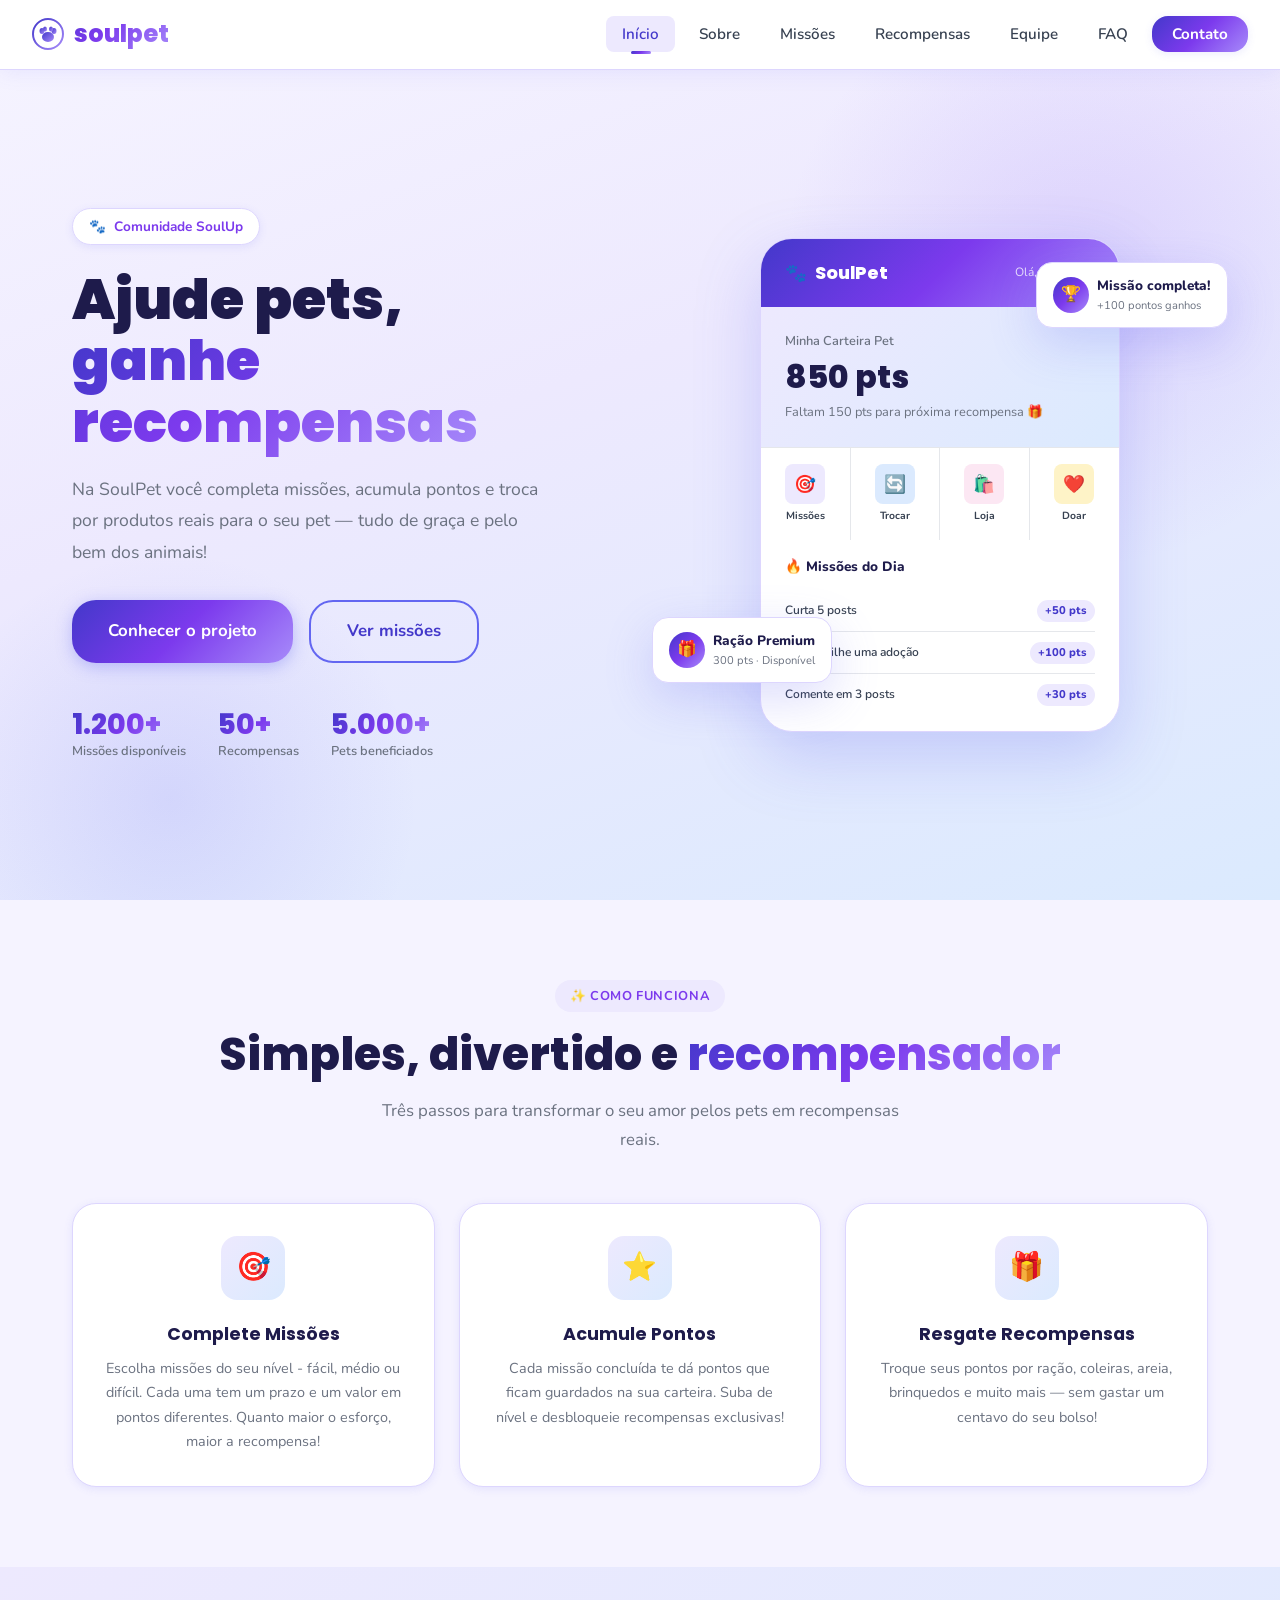
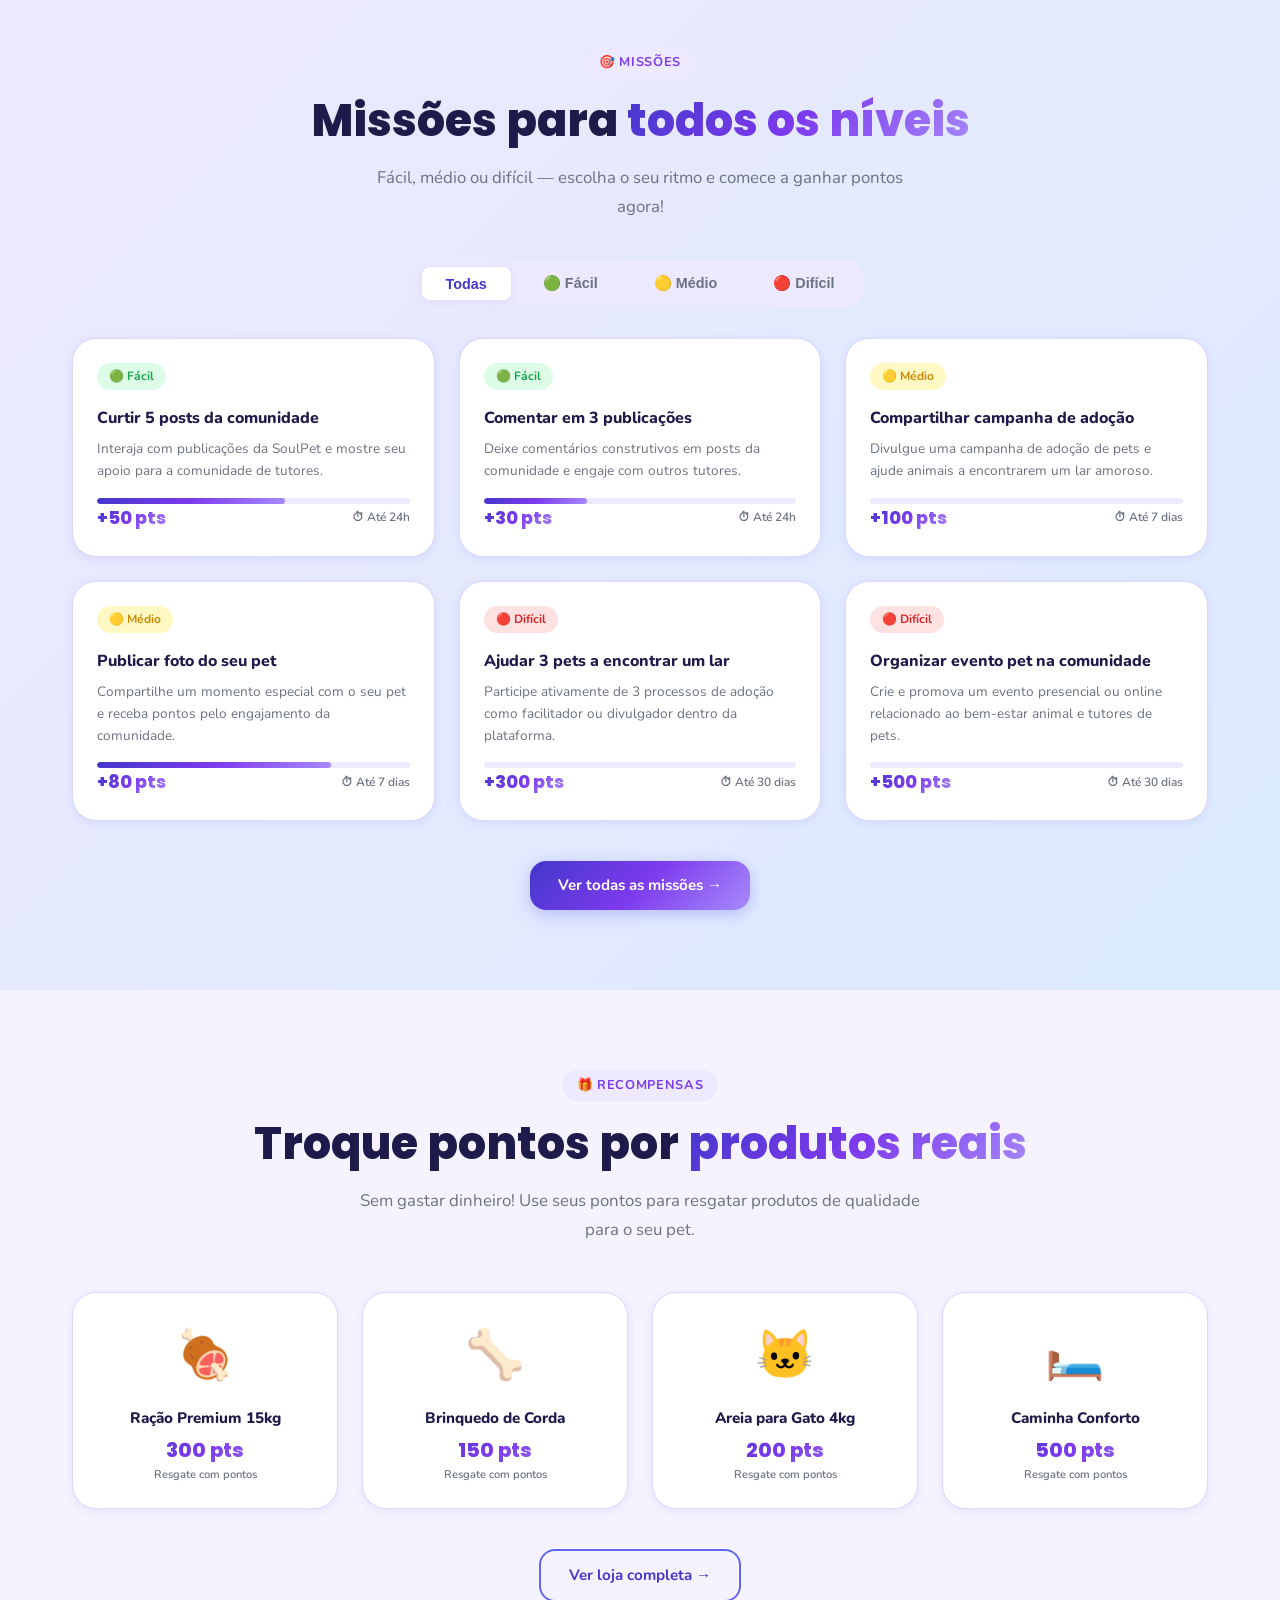
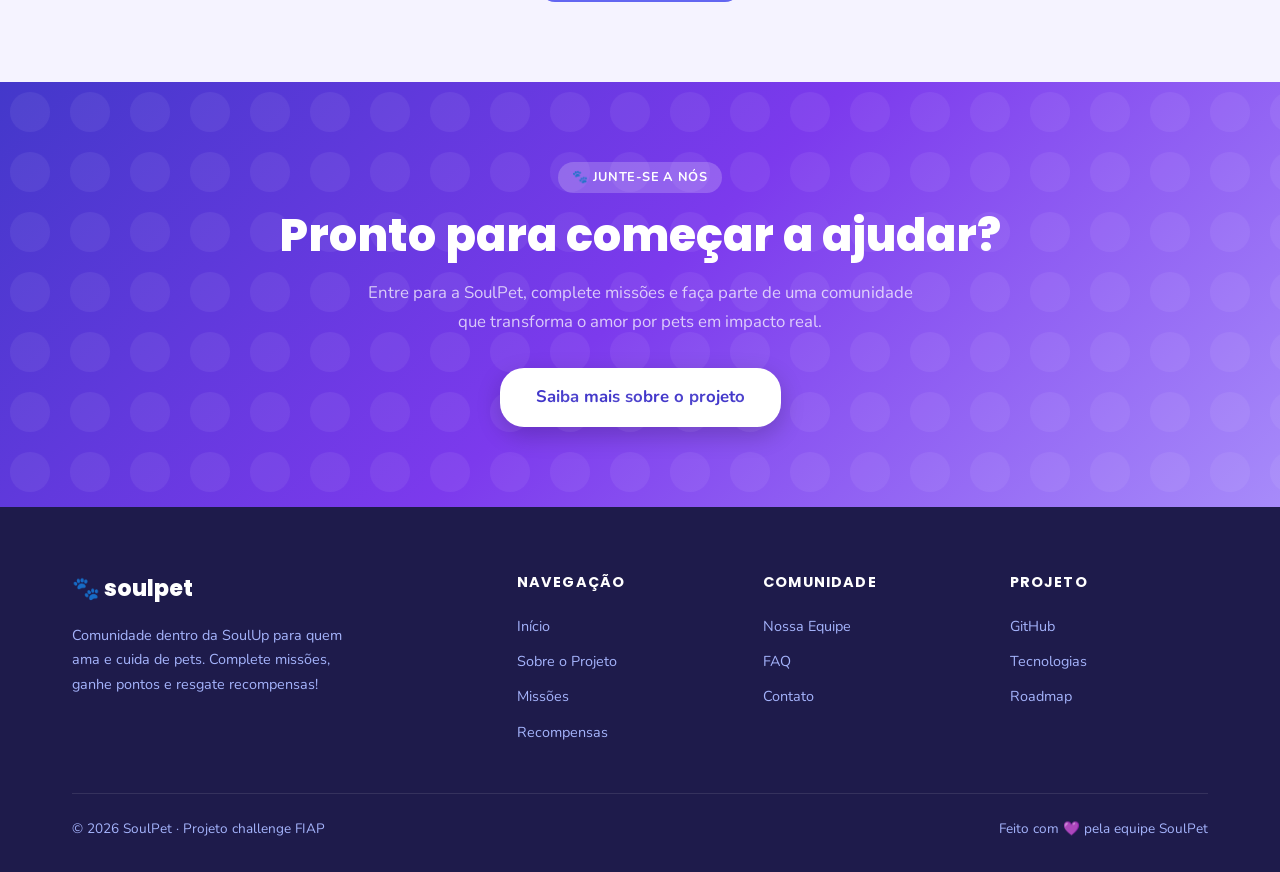
==== commit d50f18ae: "adiciona campo id nas recompensas para suportar rota dinamica" ====
--- a/index.html
+++ b/index.html
@@ -9,7 +9,6 @@
   <link rel="icon" href="data:image/svg+xml,<svg xmlns='http://www.w3.org/2000/svg' viewBox='0 0 100 100'><text y='.9em' font-size='90'>🐾</text></svg>" />
 </head>
 <body>
-
 
   <nav class="navbar" aria-label="Navegação principal">
     <a href="index.html" class="nav-logo" aria-label="SoulPet - Página Inicial">
@@ -46,7 +45,7 @@
   </nav>
 
   <main>
-
+<!-- hero -->
     <section class="hero" aria-labelledby="hero-title">
       <div class="container">
         <div class="hero-content">
@@ -132,7 +131,7 @@
             </div>
           </div>
 
-
+<!-- cards flutuantes -->
           <div class="hero-floating-card card-1">
             <div class="floating-icon">🏆</div>
             <div>
@@ -152,7 +151,7 @@
       </div>
     </section>
 
-
+<!-- como funciona -->
     <section class="section" aria-labelledby="how-title">
       <div class="container">
         <div class="text-center">
@@ -189,7 +188,7 @@
       </div>
     </section>
 
-
+<!-- preview missoes -->
     <section class="section" style="background: var(--gradient-soft);" aria-labelledby="missions-title">
       <div class="container">
         <div class="text-center">
@@ -279,7 +278,7 @@
       </div>
     </section>
 
-
+<!-- preview recompensas -->
     <section class="section" aria-labelledby="rewards-title">
       <div class="container">
         <div class="text-center">
@@ -324,11 +323,11 @@
       </div>
     </section>
 
-
+<!-- CTA -->
     <section class="cta-section" aria-labelledby="cta-title">
       <div class="container">
         <span class="section-badge" style="background:rgba(255,255,255,0.2); color:white">🐾 Junte-se a nós</span>
-        <h2 class="section-title" id="cta-title">Pronto para começar a <span style="color:var(--lilac)">ajudar?</span></h2>
+        <h2 class="section-title" id="cta-title">Pronto para começar a ajudar?</h2>
         <p class="section-subtitle" style="color: rgba(255,255,255,0.85)">
           Entre para a SoulPet, complete missões e faça parte de uma comunidade que transforma o amor por pets em impacto real.
         </p>
@@ -339,7 +338,7 @@
     </section>
   </main>
 
-
+<!-- rodapé -->
   <footer>
     <div class="container">
       <div class="footer-grid">
--- a/css/style.css
+++ b/css/style.css
@@ -1,1714 +1,13 @@
-@import url('https://fonts.googleapis.com/css2?family=Nunito:wght@400;500;600;700;800;900&family=Poppins:wght@400;500;600;700;800&display=swap');
-
-
-:root {
-  --primary: #4338CA;
-  --primary-light: #6366F1;
-  --secondary: #7C3AED;
-  --accent: #A78BFA;
-  --lilac: #C4B5FD;
-  --lilac-light: #EDE9FE;
-  --blue: #3B82F6;
-  --blue-light: #93C5FD;
-  --gradient: linear-gradient(135deg, #4338CA 0%, #7C3AED 50%, #A78BFA 100%);
-  --gradient-soft: linear-gradient(135deg, #EDE9FE 0%, #DBEAFE 100%);
-  --white: #FFFFFF;
-  --bg: #F5F3FF;
-  --bg-card: #FFFFFF;
-  --text-dark: #1E1B4B;
-  --text-body: #374151;
-  --text-muted: #6B7280;
-  --border: #E5E7EB;
-  --border-soft: #DDD6FE;
-  --shadow-sm: 0 2px 8px rgba(99, 102, 241, 0.12);
-  --shadow-md: 0 8px 24px rgba(99, 102, 241, 0.18);
-  --shadow-lg: 0 16px 48px rgba(99, 102, 241, 0.22);
-  --radius-sm: 8px;
-  --radius-md: 16px;
-  --radius-lg: 24px;
-  --radius-xl: 32px;
-  --font-display: 'Poppins', sans-serif;
-  --font-body: 'Nunito', sans-serif;
-}
-
-
-*, *::before, *::after {
-  box-sizing: border-box;
-  margin: 0;
-  padding: 0;
-}
-
-html {
-  scroll-behavior: smooth;
-}
-
-body {
-  font-family: var(--font-body);
-  background-color: var(--bg);
-  color: var(--text-body);
-  line-height: 1.6;
-  min-height: 100vh;
-}
-
-img {
-  max-width: 100%;
-  height: auto;
-  display: block;
-}
-
-a {
-  text-decoration: none;
-  color: inherit;
-}
-
-ul {
-  list-style: none;
-}
-
-
-.navbar {
-  position: fixed;
-  top: 0;
-  left: 0;
-  right: 0;
-  z-index: 1000;
-  background: rgba(255, 255, 255, 0.95);
-  backdrop-filter: blur(16px);
-  -webkit-backdrop-filter: blur(16px);
-  border-bottom: 1px solid var(--border-soft);
-  padding: 0 2rem;
-  height: 70px;
-  display: flex;
-  align-items: center;
-  justify-content: space-between;
-  box-shadow: 0 2px 20px rgba(99, 102, 241, 0.1);
-  transition: all 0.3s ease;
-}
-
-.navbar.scrolled {
-  box-shadow: 0 4px 30px rgba(99, 102, 241, 0.2);
-}
-
-.nav-logo {
-  display: flex;
-  align-items: center;
-  gap: 10px;
-  font-family: var(--font-display);
-  font-weight: 800;
-  font-size: 1.5rem;
-  background: var(--gradient);
-  -webkit-background-clip: text;
-  -webkit-text-fill-color: transparent;
-  background-clip: text;
-}
-
-.nav-logo svg {
-  flex-shrink: 0;
-}
-
-.nav-menu {
-  display: flex;
-  align-items: center;
-  gap: 0.5rem;
-}
-
-.nav-link {
-  font-family: var(--font-body);
-  font-weight: 600;
-  font-size: 0.95rem;
-  color: var(--text-body);
-  padding: 0.5rem 1rem;
-  border-radius: var(--radius-sm);
-  transition: all 0.2s ease;
-  position: relative;
-}
-
-.nav-link:hover,
-.nav-link.active {
-  color: var(--primary);
-  background: var(--lilac-light);
-}
-
-.nav-link.active::after {
-  content: '';
-  position: absolute;
-  bottom: -2px;
-  left: 50%;
-  transform: translateX(-50%);
-  width: 20px;
-  height: 3px;
-  background: var(--gradient);
-  border-radius: 2px;
-}
-
-.nav-cta {
-  background: var(--gradient);
-  color: white !important;
-  padding: 0.5rem 1.25rem;
-  border-radius: var(--radius-md);
-  font-weight: 700;
-  box-shadow: var(--shadow-sm);
-  transition: all 0.3s ease;
-}
-
-.nav-cta:hover {
-  transform: translateY(-1px);
-  box-shadow: var(--shadow-md);
-  background: var(--lilac-light) !important;
-  color: var(--primary) !important;
-}
-
-
-.nav-toggle {
-  display: none;
-  flex-direction: column;
-  gap: 5px;
-  cursor: pointer;
-  padding: 8px;
-  border-radius: var(--radius-sm);
-  transition: background 0.2s ease;
-  border: none;
-  background: none;
-}
-
-.nav-toggle:hover {
-  background: var(--lilac-light);
-}
-
-.nav-toggle span {
-  display: block;
-  width: 24px;
-  height: 2.5px;
-  background: var(--text-dark);
-  border-radius: 2px;
-  transition: all 0.3s ease;
-}
-
-.nav-toggle.active span:nth-child(1) {
-  transform: translateY(7.5px) rotate(45deg);
-}
-
-.nav-toggle.active span:nth-child(2) {
-  opacity: 0;
-  transform: scaleX(0);
-}
-
-.nav-toggle.active span:nth-child(3) {
-  transform: translateY(-7.5px) rotate(-45deg);
-}
-
-
-main {
-  padding-top: 70px;
-}
-
-.container {
-  max-width: 1200px;
-  margin: 0 auto;
-  padding: 0 2rem;
-}
-
-.section {
-  padding: 5rem 0;
-}
-
-.section-sm {
-  padding: 3rem 0;
-}
-
-
-.section-badge {
-  display: inline-flex;
-  align-items: center;
-  gap: 6px;
-  background: var(--lilac-light);
-  color: var(--secondary);
-  font-weight: 700;
-  font-size: 0.8rem;
-  padding: 0.35rem 0.9rem;
-  border-radius: 50px;
-  letter-spacing: 0.05em;
-  text-transform: uppercase;
-  margin-bottom: 1rem;
-}
-
-.section-title {
-  font-family: var(--font-display);
-  font-weight: 800;
-  font-size: clamp(1.8rem, 4vw, 2.8rem);
-  color: var(--text-dark);
-  line-height: 1.2;
-  margin-bottom: 1rem;
-}
-
-.section-title span {
-  background: var(--gradient);
-  -webkit-background-clip: text;
-  -webkit-text-fill-color: transparent;
-  background-clip: text;
-}
-
-.section-subtitle {
-  font-size: 1.05rem;
-  color: var(--text-muted);
-  max-width: 560px;
-  line-height: 1.7;
-}
-
-.text-center {
-  text-align: center;
-}
-
-.text-center .section-subtitle {
-  margin: 0 auto;
-}
-
-
-.btn {
-  display: inline-flex;
-  align-items: center;
-  gap: 8px;
-  font-family: var(--font-body);
-  font-weight: 700;
-  font-size: 0.95rem;
-  padding: 0.75rem 1.75rem;
-  border-radius: var(--radius-md);
-  border: none;
-  cursor: pointer;
-  transition: all 0.3s ease;
-  text-decoration: none;
-}
-
-.btn-primary {
-  background: var(--gradient);
-  color: white;
-  box-shadow: 0 4px 16px rgba(99, 102, 241, 0.35);
-}
-
-.btn-primary:hover {
-  transform: translateY(-2px);
-  box-shadow: 0 8px 24px rgba(99, 102, 241, 0.45);
-}
-
-.btn-outline {
-  background: transparent;
-  color: var(--primary);
-  border: 2px solid var(--primary-light);
-}
-
-.btn-outline:hover {
-  background: var(--lilac-light);
-  border-color: var(--primary);
-  transform: translateY(-2px);
-}
-
-.btn-ghost {
-  background: var(--lilac-light);
-  color: var(--secondary);
-}
-
-.btn-ghost:hover {
-  background: var(--lilac);
-  color: white;
-  transform: translateY(-1px);
-}
-
-.btn-lg {
-  padding: 1rem 2.25rem;
-  font-size: 1.05rem;
-  border-radius: var(--radius-lg);
-}
-
-.btn-sm {
-  padding: 0.5rem 1.1rem;
-  font-size: 0.85rem;
-  border-radius: var(--radius-sm);
-}
-
-
-.card {
-  background: var(--bg-card);
-  border-radius: var(--radius-lg);
-  box-shadow: var(--shadow-sm);
-  border: 1px solid var(--border-soft);
-  transition: all 0.3s ease;
-  overflow: hidden;
-}
-
-.card:hover {
-  transform: translateY(-4px);
-  box-shadow: var(--shadow-md);
-}
-
-
-.hero {
-  min-height: calc(100vh - 70px);
-  display: flex;
-  align-items: center;
-  position: relative;
-  overflow: hidden;
-  background: linear-gradient(160deg, #F5F3FF 0%, #EDE9FE 40%, #DBEAFE 100%);
-}
-
-.hero::before {
-  content: '';
-  position: absolute;
-  top: -100px;
-  right: -100px;
-  width: 600px;
-  height: 600px;
-  background: radial-gradient(circle, rgba(167, 139, 250, 0.25) 0%, transparent 70%);
-  pointer-events: none;
-}
-
-.hero::after {
-  content: '';
-  position: absolute;
-  bottom: -150px;
-  left: -80px;
-  width: 500px;
-  height: 500px;
-  background: radial-gradient(circle, rgba(99, 102, 241, 0.15) 0%, transparent 70%);
-  pointer-events: none;
-}
-
-.hero .container {
-  display: grid;
-  grid-template-columns: 1fr 1fr;
-  gap: 4rem;
-  align-items: center;
-  position: relative;
-  z-index: 1;
-  padding-top: 3rem;
-  padding-bottom: 3rem;
-}
-
-.hero-content {}
-
-.hero-eyebrow {
-  display: inline-flex;
-  align-items: center;
-  gap: 8px;
-  background: white;
-  border: 1px solid var(--border-soft);
-  border-radius: 50px;
-  padding: 0.4rem 1rem;
-  font-size: 0.85rem;
-  font-weight: 700;
-  color: var(--secondary);
-  margin-bottom: 1.5rem;
-  box-shadow: var(--shadow-sm);
-  animation: fadeSlideDown 0.6s ease both;
-}
-
-.hero-title {
-  font-family: var(--font-display);
-  font-weight: 900;
-  font-size: clamp(2.2rem, 5vw, 3.5rem);
-  color: var(--text-dark);
-  line-height: 1.1;
-  margin-bottom: 1.25rem;
-  animation: fadeSlideDown 0.7s ease both;
-}
-
-.hero-title .gradient-text {
-  background: var(--gradient);
-  -webkit-background-clip: text;
-  -webkit-text-fill-color: transparent;
-  background-clip: text;
-}
-
-.hero-desc {
-  font-size: 1.1rem;
-  color: var(--text-muted);
-  line-height: 1.8;
-  margin-bottom: 2rem;
-  max-width: 480px;
-  animation: fadeSlideDown 0.8s ease both;
-}
-
-.hero-actions {
-  display: flex;
-  gap: 1rem;
-  flex-wrap: wrap;
-  animation: fadeSlideDown 0.9s ease both;
-}
-
-.hero-stats {
-  display: flex;
-  gap: 2rem;
-  margin-top: 3rem;
-  animation: fadeSlideDown 1s ease both;
-}
-
-.hero-stat-item {}
-
-.hero-stat-number {
-  font-family: var(--font-display);
-  font-weight: 800;
-  font-size: 1.75rem;
-  background: var(--gradient);
-  -webkit-background-clip: text;
-  -webkit-text-fill-color: transparent;
-  background-clip: text;
-  line-height: 1;
-}
-
-.hero-stat-label {
-  font-size: 0.8rem;
-  color: var(--text-muted);
-  font-weight: 600;
-  margin-top: 2px;
-}
-
-.hero-visual {
-  position: relative;
-  animation: fadeSlideUp 0.9s ease both;
-}
-
-.hero-mockup {
-  background: white;
-  border-radius: var(--radius-xl);
-  box-shadow: 0 24px 64px rgba(99, 102, 241, 0.25);
-  border: 1px solid var(--border-soft);
-  overflow: hidden;
-  max-width: 360px;
-  margin: 0 auto;
-}
-
-.mockup-header {
-  background: var(--gradient);
-  padding: 1.25rem 1.5rem;
-  color: white;
-  display: flex;
-  align-items: center;
-  justify-content: space-between;
-}
-
-.mockup-header-logo {
-  font-family: var(--font-display);
-  font-weight: 800;
-  font-size: 1.1rem;
-  display: flex;
-  align-items: center;
-  gap: 8px;
-}
-
-.mockup-balance {
-  padding: 1.5rem;
-  background: var(--gradient-soft);
-}
-
-.mockup-balance-label {
-  font-size: 0.8rem;
-  color: var(--text-muted);
-  font-weight: 600;
-}
-
-.mockup-balance-value {
-  font-family: var(--font-display);
-  font-weight: 800;
-  font-size: 2rem;
-  color: var(--text-dark);
-}
-
-.mockup-balance-sub {
-  font-size: 0.8rem;
-  color: var(--text-muted);
-}
-
-.mockup-grid {
-  display: grid;
-  grid-template-columns: repeat(4, 1fr);
-  gap: 0;
-  border-top: 1px solid var(--border);
-}
-
-.mockup-grid-item {
-  padding: 1rem 0.5rem;
-  text-align: center;
-  border-right: 1px solid var(--border);
-}
-
-.mockup-grid-item:last-child {
-  border-right: none;
-}
-
-.mockup-grid-icon {
-  width: 40px;
-  height: 40px;
-  border-radius: var(--radius-sm);
-  display: flex;
-  align-items: center;
-  justify-content: center;
-  margin: 0 auto 4px;
-  font-size: 1.1rem;
-}
-
-.mockup-grid-label {
-  font-size: 0.65rem;
-  font-weight: 700;
-  color: var(--text-body);
-}
-
-.mockup-missions {
-  padding: 1rem 1.5rem;
-}
-
-.mockup-missions-title {
-  font-weight: 800;
-  font-size: 0.85rem;
-  color: var(--text-dark);
-  margin-bottom: 0.75rem;
-}
-
-.mockup-mission-item {
-  display: flex;
-  align-items: center;
-  justify-content: space-between;
-  padding: 0.6rem 0;
-  border-bottom: 1px solid var(--border);
-}
-
-.mockup-mission-item:last-child {
-  border-bottom: none;
-}
-
-.mockup-mission-text {
-  font-size: 0.75rem;
-  font-weight: 600;
-  color: var(--text-body);
-}
-
-.mockup-mission-pts {
-  font-size: 0.7rem;
-  font-weight: 800;
-  color: var(--primary);
-  background: var(--lilac-light);
-  padding: 2px 8px;
-  border-radius: 50px;
-}
-
-.hero-floating-card {
-  position: absolute;
-  background: white;
-  border-radius: var(--radius-md);
-  box-shadow: var(--shadow-lg);
-  border: 1px solid var(--border-soft);
-  padding: 0.75rem 1rem;
-  display: flex;
-  align-items: center;
-  gap: 8px;
-  animation: float 3s ease-in-out infinite;
-}
-
-.hero-floating-card.card-1 {
-  top: 5%;
-  right: -20px;
-  animation-delay: 0s;
-}
-
-.hero-floating-card.card-2 {
-  bottom: 10%;
-  left: -20px;
-  animation-delay: 1.5s;
-}
-
-.floating-icon {
-  width: 36px;
-  height: 36px;
-  border-radius: 50%;
-  background: var(--gradient);
-  display: flex;
-  align-items: center;
-  justify-content: center;
-  font-size: 1rem;
-  flex-shrink: 0;
-}
-
-.floating-text-main {
-  font-weight: 800;
-  font-size: 0.85rem;
-  color: var(--text-dark);
-}
-
-.floating-text-sub {
-  font-size: 0.7rem;
-  color: var(--text-muted);
-}
-
-
-.features-grid {
-  display: grid;
-  grid-template-columns: repeat(3, 1fr);
-  gap: 1.5rem;
-  margin-top: 3rem;
-}
-
-.feature-card {
-  padding: 2rem;
-  text-align: center;
-}
-
-.feature-icon {
-  width: 64px;
-  height: 64px;
-  background: var(--gradient-soft);
-  border-radius: var(--radius-md);
-  display: flex;
-  align-items: center;
-  justify-content: center;
-  font-size: 1.75rem;
-  margin: 0 auto 1.25rem;
-  transition: all 0.3s ease;
-}
-
-.feature-card:hover .feature-icon {
-  background: var(--gradient);
-  transform: scale(1.1) rotate(5deg);
-}
-
-.feature-title {
-  font-family: var(--font-display);
-  font-weight: 700;
-  font-size: 1.1rem;
-  color: var(--text-dark);
-  margin-bottom: 0.5rem;
-}
-
-.feature-desc {
-  font-size: 0.9rem;
-  color: var(--text-muted);
-  line-height: 1.7;
-}
-
-
-.missions-tabs {
-  display: flex;
-  gap: 0.5rem;
-  background: var(--lilac-light);
-  padding: 6px;
-  border-radius: var(--radius-md);
-  width: fit-content;
-  margin: 2.5rem auto 2rem;
-}
-
-.missions-tab {
-  padding: 0.5rem 1.5rem;
-  border-radius: var(--radius-sm);
-  font-weight: 700;
-  font-size: 0.9rem;
-  cursor: pointer;
-  transition: all 0.2s ease;
-  color: var(--text-muted);
-  border: none;
-  background: none;
-}
-
-.missions-tab.active {
-  background: white;
-  color: var(--primary);
-  box-shadow: var(--shadow-sm);
-}
-
-.missions-grid {
-  display: grid;
-  grid-template-columns: repeat(3, 1fr);
-  gap: 1.5rem;
-}
-
-.mission-card {
-  padding: 1.5rem;
-  position: relative;
-}
-
-.mission-difficulty {
-  display: inline-flex;
-  align-items: center;
-  gap: 4px;
-  padding: 0.25rem 0.75rem;
-  border-radius: 50px;
-  font-size: 0.75rem;
-  font-weight: 700;
-  margin-bottom: 1rem;
-}
-
-.difficulty-easy {
-  background: #DCFCE7;
-  color: #16A34A;
-}
-
-.difficulty-medium {
-  background: #FEF9C3;
-  color: #CA8A04;
-}
-
-.difficulty-hard {
-  background: #FEE2E2;
-  color: #DC2626;
-}
-
-.mission-title {
-  font-weight: 800;
-  font-size: 1rem;
-  color: var(--text-dark);
-  margin-bottom: 0.4rem;
-}
-
-.mission-desc {
-  font-size: 0.85rem;
-  color: var(--text-muted);
-  margin-bottom: 1rem;
-  line-height: 1.6;
-}
-
-.mission-footer {
-  display: flex;
-  align-items: center;
-  justify-content: space-between;
-}
-
-.mission-pts {
-  font-family: var(--font-display);
-  font-weight: 800;
-  font-size: 1.1rem;
-  background: var(--gradient);
-  -webkit-background-clip: text;
-  -webkit-text-fill-color: transparent;
-  background-clip: text;
-}
-
-.mission-deadline {
-  font-size: 0.75rem;
-  color: var(--text-muted);
-  font-weight: 600;
-}
-
-.mission-progress {
-  height: 6px;
-  background: var(--lilac-light);
-  border-radius: 3px;
-  overflow: hidden;
-  margin-top: 0.75rem;
-}
-
-.mission-progress-bar {
-  height: 100%;
-  background: var(--gradient);
-  border-radius: 3px;
-  transition: width 0.8s ease;
-}
-
-
-.rewards-grid {
-  display: grid;
-  grid-template-columns: repeat(4, 1fr);
-  gap: 1.5rem;
-  margin-top: 3rem;
-}
-
-.reward-card {
-  padding: 1.5rem;
-  text-align: center;
-}
-
-.reward-emoji {
-  font-size: 3rem;
-  margin-bottom: 0.75rem;
-  display: block;
-}
-
-.reward-name {
-  font-weight: 800;
-  font-size: 0.95rem;
-  color: var(--text-dark);
-  margin-bottom: 0.25rem;
-}
-
-.reward-pts {
-  font-family: var(--font-display);
-  font-weight: 800;
-  font-size: 1.25rem;
-  background: var(--gradient);
-  -webkit-background-clip: text;
-  -webkit-text-fill-color: transparent;
-  background-clip: text;
-}
-
-.reward-pts-label {
-  font-size: 0.7rem;
-  color: var(--text-muted);
-  font-weight: 600;
-}
-
-
-.cta-section {
-  background: var(--gradient);
-  padding: 5rem 0;
-  text-align: center;
-  position: relative;
-  overflow: hidden;
-}
-
-.cta-section::before {
-  content: '';
-  position: absolute;
-  inset: 0;
-  background: url("data:image/svg+xml,%3Csvg width='60' height='60' viewBox='0 0 60 60' xmlns='http://www.w3.org/2000/svg'%3E%3Cg fill='none' fill-rule='evenodd'%3E%3Cg fill='%23ffffff' fill-opacity='0.06'%3E%3Ccircle cx='30' cy='30' r='20'/%3E%3C/g%3E%3C/g%3E%3C/svg%3E");
-  pointer-events: none;
-}
-
-.cta-section .section-title,
-.cta-section .section-subtitle {
-  color: white;
-}
-
-.cta-section .section-subtitle {
-  opacity: 0.85;
-  margin: 0 auto 2rem;
-}
-
-
-footer {
-  background: var(--text-dark);
-  color: #A5B4FC;
-  padding: 4rem 0 2rem;
-}
-
-.footer-grid {
-  display: grid;
-  grid-template-columns: 2fr 1fr 1fr 1fr;
-  gap: 3rem;
-  margin-bottom: 3rem;
-}
-
-.footer-brand {}
-
-.footer-logo {
-  display: flex;
-  align-items: center;
-  gap: 8px;
-  font-family: var(--font-display);
-  font-weight: 800;
-  font-size: 1.4rem;
-  color: white;
-  margin-bottom: 1rem;
-}
-
-.footer-tagline {
-  font-size: 0.9rem;
-  line-height: 1.7;
-  color: #A5B4FC;
-  margin-bottom: 1.5rem;
-  max-width: 280px;
-}
-
-.footer-social {
-  display: flex;
-  gap: 0.75rem;
-}
-
-.footer-social a {
-  width: 38px;
-  height: 38px;
-  background: rgba(167, 139, 250, 0.15);
-  border-radius: var(--radius-sm);
-  display: flex;
-  align-items: center;
-  justify-content: center;
-  transition: all 0.2s ease;
-  font-size: 1rem;
-}
-
-.footer-social a:hover {
-  background: var(--accent);
-  transform: translateY(-2px);
-}
-
-.footer-heading {
-  font-family: var(--font-display);
-  font-weight: 700;
-  font-size: 0.9rem;
-  color: white;
-  margin-bottom: 1.25rem;
-  text-transform: uppercase;
-  letter-spacing: 0.08em;
-}
-
-.footer-links {
-  display: flex;
-  flex-direction: column;
-  gap: 0.6rem;
-}
-
-.footer-links a {
-  font-size: 0.9rem;
-  color: #A5B4FC;
-  transition: color 0.2s ease;
-}
-
-.footer-links a:hover {
-  color: white;
-}
-
-.footer-bottom {
-  border-top: 1px solid rgba(255,255,255,0.1);
-  padding-top: 1.5rem;
-  display: flex;
-  align-items: center;
-  justify-content: space-between;
-  font-size: 0.85rem;
-}
-
-
-.page-header {
-  background: linear-gradient(160deg, #F5F3FF 0%, #EDE9FE 60%, #DBEAFE 100%);
-  padding: 4rem 0 3rem;
-  position: relative;
-  overflow: hidden;
-}
-
-.page-header::before {
-  content: '';
-  position: absolute;
-  top: -80px;
-  right: 0;
-  width: 400px;
-  height: 400px;
-  background: radial-gradient(circle, rgba(167, 139, 250, 0.2) 0%, transparent 70%);
-}
-
-.page-header-content {
-  position: relative;
-  z-index: 1;
-}
-
-.page-title {
-  font-family: var(--font-display);
-  font-weight: 900;
-  font-size: clamp(2rem, 4vw, 3rem);
-  color: var(--text-dark);
-  margin-bottom: 0.75rem;
-}
-
-.page-title span {
-  background: var(--gradient);
-  -webkit-background-clip: text;
-  -webkit-text-fill-color: transparent;
-  background-clip: text;
-}
-
-.page-desc {
-  font-size: 1.05rem;
-  color: var(--text-muted);
-  max-width: 560px;
-  line-height: 1.7;
-}
-
-
-.team-grid {
-  display: grid;
-  grid-template-columns: repeat(3, 1fr);
-  gap: 2rem;
-  margin-top: 3rem;
-}
-
-.team-card {
-  text-align: center;
-  padding: 2.5rem 1.5rem;
-}
-
-.team-avatar {
-  width: 100px;
-  height: 100px;
-  border-radius: 50%;
-  background: var(--gradient-soft);
-  border: 3px solid var(--lilac);
-  margin: 0 auto 1.25rem;
-  overflow: hidden;
-  position: relative;
-  box-shadow: 0 4px 16px rgba(99, 102, 241, 0.2);
-}
-
-.team-avatar img {
-  width: 100%;
-  height: 100%;
-  object-fit: cover;
-}
-
-.team-avatar-placeholder {
-  width: 100%;
-  height: 100%;
-  display: flex;
-  align-items: center;
-  justify-content: center;
-  font-size: 2.5rem;
-  background: var(--gradient);
-}
-
-.team-name {
-  font-family: var(--font-display);
-  font-weight: 800;
-  font-size: 1.1rem;
-  color: var(--text-dark);
-  margin-bottom: 0.25rem;
-}
-
-.team-rm {
-  font-size: 0.8rem;
-  font-weight: 700;
-  color: var(--text-muted);
-  background: var(--lilac-light);
-  padding: 0.2rem 0.75rem;
-  border-radius: 50px;
-  display: inline-block;
-  margin-bottom: 0.75rem;
-}
-
-.team-role {
-  font-size: 0.85rem;
-  color: var(--secondary);
-  font-weight: 700;
-  margin-bottom: 1rem;
-}
-
-.team-links {
-  display: flex;
-  gap: 0.75rem;
-  justify-content: center;
-}
-
-.team-link {
-  display: flex;
-  align-items: center;
-  gap: 6px;
-  padding: 0.4rem 1rem;
-  border-radius: var(--radius-sm);
-  font-size: 0.8rem;
-  font-weight: 700;
-  transition: all 0.2s ease;
-}
-
-.team-link-github {
-  background: #1B1F23;
-  color: white;
-}
-
-.team-link-linkedin {
-  background: #0077B5;
-  color: white;
-}
-
-.team-link:hover {
-  transform: translateY(-2px);
-  box-shadow: var(--shadow-sm);
-}
-
-
-.faq-list {
-  max-width: 760px;
-  margin: 3rem auto 0;
-}
-
-.faq-item {
-  background: white;
-  border-radius: var(--radius-md);
-  border: 1px solid var(--border-soft);
-  margin-bottom: 1rem;
-  overflow: hidden;
-  transition: all 0.3s ease;
-}
-
-.faq-item.open {
-  box-shadow: var(--shadow-md);
-  border-color: var(--lilac);
-}
-
-.faq-question {
-  display: flex;
-  align-items: center;
-  justify-content: space-between;
-  padding: 1.25rem 1.5rem;
-  cursor: pointer;
-  gap: 1rem;
-  user-select: none;
-}
-
-.faq-question:hover {
-  background: var(--lilac-light);
-}
-
-.faq-q-text {
-  font-weight: 700;
-  color: var(--text-dark);
-  font-size: 0.95rem;
-}
-
-.faq-icon {
-  width: 28px;
-  height: 28px;
-  background: var(--gradient-soft);
-  border-radius: 50%;
-  display: flex;
-  align-items: center;
-  justify-content: center;
-  flex-shrink: 0;
-  transition: all 0.3s ease;
-  color: var(--primary);
-  font-weight: 800;
-  font-size: 1.2rem;
-}
-
-.faq-item.open .faq-icon {
-  background: var(--gradient);
-  color: white;
-  transform: rotate(45deg);
-}
-
-.faq-answer {
-  max-height: 0;
-  overflow: hidden;
-  transition: max-height 0.4s ease;
-}
-
-.faq-answer-inner {
-  padding: 0 1.5rem 1.25rem;
-  font-size: 0.9rem;
-  color: var(--text-muted);
-  line-height: 1.8;
-  border-top: 1px solid var(--border);
-  padding-top: 1rem;
-}
-
-
-.contact-grid {
-  display: grid;
-  grid-template-columns: 1fr 1.5fr;
-  gap: 4rem;
-  align-items: start;
-}
-
-.contact-info {}
-
-.contact-info-title {
-  font-family: var(--font-display);
-  font-weight: 800;
-  font-size: 1.5rem;
-  color: var(--text-dark);
-  margin-bottom: 1rem;
-}
-
-.contact-info-desc {
-  color: var(--text-muted);
-  line-height: 1.8;
-  margin-bottom: 2rem;
-}
-
-.contact-detail {
-  display: flex;
-  align-items: center;
-  gap: 12px;
-  margin-bottom: 1rem;
-}
-
-.contact-detail-icon {
-  width: 44px;
-  height: 44px;
-  background: var(--gradient-soft);
-  border-radius: var(--radius-sm);
-  display: flex;
-  align-items: center;
-  justify-content: center;
-  font-size: 1.2rem;
-  flex-shrink: 0;
-}
-
-.contact-detail-text {
-  font-weight: 600;
-  color: var(--text-body);
-  font-size: 0.9rem;
-}
-
-.contact-form {
-  background: white;
-  border-radius: var(--radius-xl);
-  padding: 2.5rem;
-  box-shadow: var(--shadow-md);
-  border: 1px solid var(--border-soft);
-}
-
-.form-row {
-  display: grid;
-  grid-template-columns: 1fr 1fr;
-  gap: 1rem;
-}
-
-.form-group {
-  margin-bottom: 1.25rem;
-}
-
-.form-label {
-  display: block;
-  font-weight: 700;
-  font-size: 0.85rem;
-  color: var(--text-dark);
-  margin-bottom: 0.4rem;
-}
-
-.form-label span {
-  color: #EF4444;
-}
-
-.form-input,
-.form-textarea,
-.form-select {
-  width: 100%;
-  padding: 0.75rem 1rem;
-  border: 2px solid var(--border);
-  border-radius: var(--radius-md);
-  font-family: var(--font-body);
-  font-size: 0.95rem;
-  color: var(--text-body);
-  background: var(--bg);
-  transition: all 0.2s ease;
-  outline: none;
-  resize: none;
-  appearance: none;
-}
-
-.form-input:focus,
-.form-textarea:focus,
-.form-select:focus {
-  border-color: var(--primary-light);
-  background: white;
-  box-shadow: 0 0 0 3px rgba(99, 102, 241, 0.12);
-}
-
-.form-input.error,
-.form-textarea.error {
-  border-color: #EF4444;
-  box-shadow: 0 0 0 3px rgba(239, 68, 68, 0.1);
-}
-
-.form-error-msg {
-  font-size: 0.78rem;
-  color: #EF4444;
-  margin-top: 0.25rem;
-  font-weight: 600;
-  display: none;
-}
-
-.form-error-msg.show {
-  display: block;
-}
-
-.form-textarea {
-  min-height: 130px;
-}
-
-.form-submit {
-  width: 100%;
-  background: var(--gradient);
-  color: white;
-  font-family: var(--font-body);
-  font-weight: 800;
-  font-size: 1rem;
-  padding: 0.9rem;
-  border: none;
-  border-radius: var(--radius-md);
-  cursor: pointer;
-  transition: all 0.3s ease;
-  box-shadow: 0 4px 16px rgba(99, 102, 241, 0.35);
-  display: flex;
-  align-items: center;
-  justify-content: center;
-  gap: 8px;
-}
-
-.form-submit:hover {
-  transform: translateY(-2px);
-  box-shadow: 0 8px 24px rgba(99, 102, 241, 0.45);
-}
-
-.form-submit:disabled {
-  opacity: 0.7;
-  cursor: not-allowed;
-  transform: none;
-}
-
-.form-success {
-  display: none;
-  background: #F0FDF4;
-  border: 1px solid #BBF7D0;
-  border-radius: var(--radius-md);
-  padding: 1.5rem;
-  text-align: center;
-  color: #16A34A;
-  font-weight: 700;
-  font-size: 1rem;
-}
-
-.form-success.show {
-  display: block;
-}
-
-
-.about-grid {
-  display: grid;
-  grid-template-columns: 1fr 1fr;
-  gap: 4rem;
-  align-items: center;
-}
-
-.about-visual {
-  position: relative;
-}
-
-.about-card-main {
-  background: var(--gradient);
-  border-radius: var(--radius-xl);
-  padding: 3rem 2.5rem;
-  color: white;
-  position: relative;
-  overflow: hidden;
-}
-
-.about-card-main::before {
-  content: '';
-  position: absolute;
-  top: -60px;
-  right: -60px;
-  width: 200px;
-  height: 200px;
-  background: rgba(255,255,255,0.1);
-  border-radius: 50%;
-}
-
-.about-icon-big {
-  font-size: 4rem;
-  margin-bottom: 1.5rem;
-  display: block;
-}
-
-.about-card-main h3 {
-  font-family: var(--font-display);
-  font-weight: 800;
-  font-size: 1.75rem;
-  margin-bottom: 0.75rem;
-}
-
-.about-card-main p {
-  opacity: 0.9;
-  line-height: 1.8;
-}
-
-.about-stats-mini {
-  display: grid;
-  grid-template-columns: 1fr 1fr;
-  gap: 1rem;
-  margin-top: 1.5rem;
-}
-
-.about-stat-mini {
-  background: rgba(255,255,255,0.15);
-  border-radius: var(--radius-md);
-  padding: 1rem;
-  backdrop-filter: blur(8px);
-}
-
-.about-stat-mini-num {
-  font-family: var(--font-display);
-  font-weight: 800;
-  font-size: 1.5rem;
-}
-
-.about-stat-mini-label {
-  font-size: 0.75rem;
-  opacity: 0.85;
-}
-
-.about-content {}
-
-.about-text {
-  font-size: 0.95rem;
-  color: var(--text-muted);
-  line-height: 1.85;
-  margin-bottom: 1.5rem;
-}
-
-.about-tech-list {
-  display: flex;
-  flex-wrap: wrap;
-  gap: 0.6rem;
-  margin-top: 1.5rem;
-}
-
-.about-tech-tag {
-  background: var(--lilac-light);
-  color: var(--secondary);
-  padding: 0.3rem 0.9rem;
-  border-radius: 50px;
-  font-size: 0.8rem;
-  font-weight: 700;
-  border: 1px solid var(--border-soft);
-}
-
-.roadmap {
-  margin-top: 4rem;
-}
-
-.roadmap-title {
-  font-family: var(--font-display);
-  font-weight: 800;
-  font-size: 1.3rem;
-  color: var(--text-dark);
-  margin-bottom: 2rem;
-  text-align: center;
-}
-
-.roadmap-items {
-  display: grid;
-  grid-template-columns: repeat(4, 1fr);
-  gap: 1rem;
-  position: relative;
-}
-
-.roadmap-items::before {
-  content: '';
-  position: absolute;
-  top: 30px;
-  left: 10%;
-  right: 10%;
-  height: 2px;
-  background: var(--gradient);
-  z-index: 0;
-}
-
-.roadmap-item {
-  text-align: center;
-  position: relative;
-  z-index: 1;
-}
-
-.roadmap-dot {
-  width: 60px;
-  height: 60px;
-  background: var(--gradient);
-  border-radius: 50%;
-  display: flex;
-  align-items: center;
-  justify-content: center;
-  font-size: 1.5rem;
-  margin: 0 auto 1rem;
-  box-shadow: 0 4px 16px rgba(99, 102, 241, 0.3);
-}
-
-.roadmap-dot.inactive {
-  background: var(--lilac-light);
-  box-shadow: none;
-}
-
-.roadmap-dot.inactive span {
-  filter: grayscale(1);
-  opacity: 0.5;
-}
-
-.roadmap-label {
-  font-weight: 800;
-  font-size: 0.85rem;
-  color: var(--text-dark);
-  margin-bottom: 0.25rem;
-}
-
-.roadmap-period {
-  font-size: 0.75rem;
-  color: var(--text-muted);
-  font-weight: 600;
-}
-
-
-.solution-showcase {
-  display: grid;
-  grid-template-columns: 1fr 1fr;
-  gap: 4rem;
-  align-items: center;
-}
-
-.solution-showcase.reverse {
-  direction: rtl;
-}
-
-.solution-showcase.reverse > * {
-  direction: ltr;
-}
-
-.solution-phone {
-  max-width: 280px;
-  margin: 0 auto;
-  background: white;
-  border-radius: 40px;
-  box-shadow: 0 24px 64px rgba(99, 102, 241, 0.25);
-  overflow: hidden;
-  border: 8px solid white;
-  outline: 2px solid var(--border-soft);
-}
-
-.phone-status-bar {
-  background: var(--gradient);
-  padding: 0.5rem 1rem 0.5rem;
-  display: flex;
-  justify-content: space-between;
-  align-items: center;
-  font-size: 0.7rem;
-  font-weight: 700;
-  color: white;
-}
-
-.phone-content {
-  padding: 0.75rem;
-}
-
-.levels-card {
-  background: var(--gradient-soft);
-  border-radius: var(--radius-lg);
-  padding: 1.25rem;
-  margin-bottom: 1rem;
-}
-
-.levels-title {
-  font-weight: 800;
-  font-size: 0.8rem;
-  color: var(--text-dark);
-  margin-bottom: 0.75rem;
-}
-
-.level-bar {
-  display: flex;
-  align-items: center;
-  gap: 8px;
-  margin-bottom: 0.5rem;
-}
-
-.level-dot {
-  width: 10px;
-  height: 10px;
-  border-radius: 50%;
-  flex-shrink: 0;
-}
-
-.level-dot.easy { background: #16A34A; }
-.level-dot.medium { background: #CA8A04; }
-.level-dot.hard { background: #DC2626; }
-
-.level-text {
-  font-size: 0.7rem;
-  font-weight: 600;
-  color: var(--text-body);
-  flex: 1;
-}
-
-.level-pts {
-  font-size: 0.7rem;
-  font-weight: 800;
-  color: var(--primary);
-}
-
-
-@keyframes fadeSlideDown {
-  from { opacity: 0; transform: translateY(-20px); }
-  to { opacity: 1; transform: translateY(0); }
-}
-
-@keyframes fadeSlideUp {
-  from { opacity: 0; transform: translateY(20px); }
-  to { opacity: 1; transform: translateY(0); }
-}
-
-@keyframes float {
-  0%, 100% { transform: translateY(0); }
-  50% { transform: translateY(-8px); }
-}
-
-@keyframes pulse-border {
-  0%, 100% { box-shadow: 0 0 0 0 rgba(99, 102, 241, 0.3); }
-  50% { box-shadow: 0 0 0 8px rgba(99, 102, 241, 0); }
-}
-
-.animate-in {
-  opacity: 0;
-  transform: translateY(30px);
-  transition: opacity 0.6s ease, transform 0.6s ease;
-}
-
-.animate-in.visible {
-  opacity: 1;
-  transform: translateY(0);
-}
-
-
-@media (max-width: 1024px) {
-  .features-grid { grid-template-columns: repeat(2, 1fr); }
-  .missions-grid { grid-template-columns: repeat(2, 1fr); }
-  .rewards-grid { grid-template-columns: repeat(2, 1fr); }
-  .footer-grid { grid-template-columns: 1fr 1fr; gap: 2rem; }
-  .roadmap-items { grid-template-columns: repeat(2, 1fr); }
-  .roadmap-items::before { display: none; }
-}
-
-@media (max-width: 768px) {
-  .container { padding: 0 1.25rem; }
-  .section { padding: 3.5rem 0; }
-
-  .nav-menu {
-    display: none;
-    position: fixed;
-    top: 70px;
-    left: 0;
-    right: 0;
-    background: white;
-    flex-direction: column;
-    padding: 1.5rem;
-    box-shadow: 0 8px 24px rgba(0,0,0,0.1);
-    z-index: 999;
-    gap: 0.5rem;
-  }
-
-  .nav-menu.open {
-    display: flex;
-  }
-
-  .nav-link { width: 100%; padding: 0.75rem 1rem; }
-  .nav-cta { text-align: center; }
-  .nav-toggle { display: flex; }
-
-  .hero .container {
-    grid-template-columns: 1fr;
-    text-align: center;
-  }
-
-  .hero-desc { margin: 0 auto 2rem; }
-  .hero-actions { justify-content: center; }
-  .hero-stats { justify-content: center; }
-  .hero-visual { display: none; }
-
-  .features-grid { grid-template-columns: 1fr; }
-  .missions-grid { grid-template-columns: 1fr; }
-  .rewards-grid { grid-template-columns: repeat(2, 1fr); }
-  .team-grid { grid-template-columns: 1fr 1fr; }
-  .contact-grid { grid-template-columns: 1fr; gap: 2rem; }
-  .form-row { grid-template-columns: 1fr; }
-  .about-grid { grid-template-columns: 1fr; }
-  .solution-showcase { grid-template-columns: 1fr; }
-  .solution-showcase.reverse { direction: ltr; }
-  .footer-grid { grid-template-columns: 1fr; gap: 2rem; }
-  .footer-bottom { flex-direction: column; gap: 0.5rem; text-align: center; }
-  .roadmap-items { grid-template-columns: 1fr 1fr; }
-}
-
-@media (max-width: 480px) {
-  .team-grid { grid-template-columns: 1fr; }
-  .rewards-grid { grid-template-columns: repeat(2, 1fr); }
-  .hero-title { font-size: 2rem; }
-  .about-stats-mini { grid-template-columns: 1fr; }
-  .roadmap-items { grid-template-columns: 1fr; }
-}+@import url('./variaveis.css');
+@import url('./global.css');
+@import url('./header.css');
+@import url('./footer.css');
+@import url('./index.css');
+@import url('./paginas.css');
+@import url('./sobre.css');
+@import url('./integrantes.css');
+@import url('./faq.css');
+@import url('./contato.css');
+@import url('./missoes.css');
+@import url('./recompensas.css');
+@import url('./responsivo.css');
